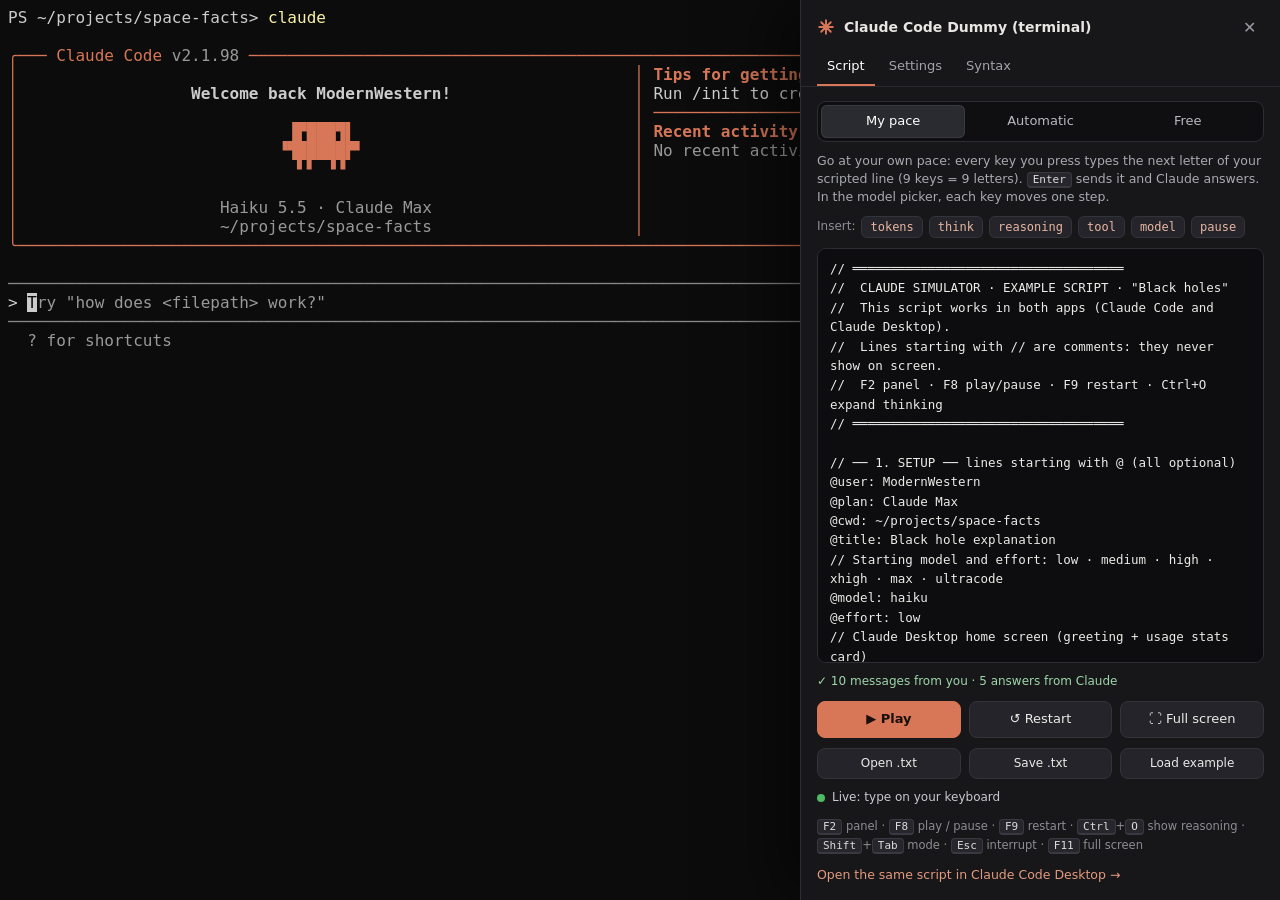
==== terminal.html @ 4f8f5de0 "Claude Code Desktop Dummy: scripted Claude Code replicas for videos Two self-contained pages that re" ====
<!doctype html>
<html lang="en">
<head>
<meta charset="utf-8">
<meta name="viewport" content="width=device-width, initial-scale=1">
<title>✳ Claude Code</title>
<link rel="icon" href="data:image/svg+xml,%3Csvg xmlns='http://www.w3.org/2000/svg' viewBox='0 0 32 32'%3E%3Cg stroke='%23D77757' stroke-width='3.4' stroke-linecap='round'%3E%3Cpath d='M16 4v24M4 16h24M7.5 7.5l17 17M24.5 7.5l-17 17'/%3E%3C/g%3E%3C/svg%3E">
<link rel="preconnect" href="https://fonts.googleapis.com">
<link rel="preconnect" href="https://fonts.gstatic.com" crossorigin>
<link href="https://fonts.googleapis.com/css2?family=Fira+Code:wght@400;700&family=IBM+Plex+Mono:ital,wght@0,400;0,700;1,400&family=JetBrains+Mono:ital,wght@0,400;0,700;1,400&family=Source+Code+Pro:ital,wght@0,400;0,700;1,400&display=swap" rel="stylesheet">
<style>
:root{
  --bg:#0C0C0C;--fg:#CCCCCC;
  --claude:rgb(215,119,87);--shimmer:rgb(235,159,127);
  --dim:rgb(153,153,153);--sug:rgb(177,185,249);--perm:rgb(177,185,249);
  --plan:rgb(72,150,140);--accept:rgb(175,135,255);--bashc:rgb(253,93,177);
  --border:rgb(136,136,136);--ok:rgb(78,186,101);--err:rgb(255,107,128);--warn:rgb(255,193,7);
  --dadd:rgb(34,92,43);--ddel:rgb(122,41,54);--userbg:rgb(55,55,55);--psy:#F9F1A5;
  --hk:#F92672;--hs:#E6DB74;--hn:#AE81FF;--hc:#75715E;--hf:#A6E22E;--ht:#66D9EF;
  --font:"Cascadia Mono",Consolas,monospace;--fs:16px;--pad:8px;
}
body.light{
  --shimmer:rgb(240,160,130);--dim:rgb(102,102,102);--sug:rgb(87,105,247);--perm:rgb(87,105,247);
  --plan:rgb(0,102,102);--accept:rgb(135,0,255);--bashc:rgb(255,0,135);--border:rgb(153,153,153);
  --ok:rgb(44,122,57);--err:rgb(171,43,63);--warn:rgb(150,108,30);
  --dadd:rgb(105,219,124);--ddel:rgb(255,168,180);--userbg:rgb(240,240,240);--psy:#8A6D00;
  --hk:#D73A49;--hs:#032F62;--hn:#005CC5;--hc:#6A737D;--hf:#6F42C1;--ht:#005CC5;
}
*{box-sizing:border-box}
html,body{margin:0;height:100%;overflow:hidden;background:var(--bg)}

/* ───────── Window / terminal ───────── */
#stage{position:fixed;inset:0;display:flex;align-items:center;justify-content:center;background:var(--bg)}
#stage.framed{background:radial-gradient(120% 120% at 15% 0%,#33405c 0%,#161a24 55%,#0a0c10 100%)}
#win{position:relative;display:flex;flex-direction:column;width:100%;height:100%;background:var(--bg);overflow:hidden}
#stage.framed #win{width:calc(100vw - 72px);height:calc(100vh - 72px);box-shadow:0 26px 80px rgba(0,0,0,.6),0 0 0 1px rgba(255,255,255,.10)}
#stage.f-mac #win{border-radius:11px}
#stage.f-win #win{border-radius:8px}
#titlebar{display:none;flex:none;user-select:none}
#term{position:relative;flex:1 1 auto;min-height:0;overflow-y:auto;overflow-x:hidden;padding:var(--pad);
  font-family:var(--font);font-size:var(--fs);line-height:normal;color:var(--fg);
  white-space:pre-wrap;overflow-wrap:anywhere;tab-size:4;
  font-variant-ligatures:none;font-feature-settings:"liga" 0,"calt" 0;scrollbar-width:none}
#term::-webkit-scrollbar{display:none}
#probe{position:fixed;left:-99999px;top:0;visibility:hidden;white-space:pre;font-family:var(--font);font-size:var(--fs);line-height:normal}

.pre{white-space:pre;overflow:hidden}
.row{display:flex}
.row>.g{flex:none;white-space:pre;overflow:visible}
.row>.c{flex:1 1 0;min-width:0}
.g1{width:1ch}.g2{width:2ch}.g3{width:3ch}.g5{width:5ch}
.b,b{font-weight:700}.i{font-style:italic}.u{text-decoration:underline}.s{text-decoration:line-through}
.inv{background:var(--fg);color:var(--bg)}
.cell{display:inline-block;width:1ch;text-align:center}
.foot{display:flex;justify-content:space-between;white-space:pre}
.nw{white-space:nowrap}
.c-claude{color:var(--claude)}.c-shimmer{color:var(--shimmer)}.c-dim{color:var(--dim)}
.c-sug{color:var(--sug)}.c-perm{color:var(--perm)}.c-plan{color:var(--plan)}.c-accept{color:var(--accept)}
.c-bash{color:var(--bashc)}.c-border{color:var(--border)}.c-ok{color:var(--ok)}.c-err{color:var(--err)}
.c-warn{color:var(--warn)}.c-psy{color:var(--psy)}.c-ultra{color:rgb(167,139,250)}
body.light .c-ultra{color:rgb(110,86,207)}
.ubg{background:var(--userbg)}
.dadd{background:var(--dadd)}.ddel{background:var(--ddel)}
.hl-kw{color:var(--hk)}.hl-str{color:var(--hs)}.hl-num{color:var(--hn)}.hl-com{color:var(--hc)}.hl-fn{color:var(--hf)}.hl-type{color:var(--ht)}
.blink{animation:blink 1.1s steps(1,end) infinite}
@keyframes blink{50%{opacity:0}}
body.nocursor,body.nocursor *{cursor:none!important}

/* Windows Terminal frame */
.wt{display:flex;align-items:flex-end;height:40px;background:#202020;color:#fff;font:12px "Segoe UI Variable Text","Segoe UI",system-ui,sans-serif}
body.light .wt{background:#ebebeb;color:#1a1a1a}
.wt .tab{display:flex;align-items:center;gap:10px;height:33px;margin-left:8px;padding:0 10px 0 12px;width:250px;background:var(--bg);border-radius:8px 8px 0 0;color:var(--fg)}
body:not(.light) .wt .tab{color:#fff}
.wt .tab .ico{display:flex}
.wt .tab .t{flex:1;white-space:nowrap;overflow:hidden;text-overflow:ellipsis}
.wt .tab .x{opacity:.75;display:flex}
.wt .nb{height:33px;width:36px;display:flex;align-items:center;justify-content:center;opacity:.85}
.wt .sp{flex:1}
.wt .ctl{align-self:flex-start;height:40px;width:46px;display:flex;align-items:center;justify-content:center;opacity:.9}
/* macOS frame */
.mac{position:relative;display:flex;align-items:center;justify-content:center;height:28px;background:#2b2b2b;border-bottom:1px solid #111;color:#a8a8a8;font:13px -apple-system,"SF Pro Text","Helvetica Neue",system-ui,sans-serif}
body.light .mac{background:#e9e7e9;color:#4d4d4d;border-bottom-color:#cfcfcf}
.mac .lights{position:absolute;left:10px;top:50%;transform:translateY(-50%);display:flex;gap:8px}
.mac .lights i{display:block;width:12px;height:12px;border-radius:50%}
.mac .lights i:nth-child(1){background:#ff5f57}.mac .lights i:nth-child(2){background:#febc2e}.mac .lights i:nth-child(3){background:#28c840}
.mac .t{max-width:70%;white-space:nowrap;overflow:hidden;text-overflow:ellipsis}

/* ───────── Floating notice ───────── */
#toast{position:fixed;left:50%;bottom:22px;transform:translate(-50%,8px);z-index:60;padding:7px 14px;border-radius:999px;background:rgba(20,20,22,.88);color:#eee;border:1px solid rgba(255,255,255,.12);font:12px system-ui,"Segoe UI",sans-serif;opacity:0;pointer-events:none;transition:opacity .25s,transform .25s}
#toast.show{opacity:1;transform:translate(-50%,0)}

/* ───────── Control panel (never part of the recording) ───────── */
#panel{position:fixed;top:0;right:0;bottom:0;z-index:50;width:min(480px,100vw);display:flex;flex-direction:column;background:#17171a;color:#e8e6e3;border-left:1px solid #2d2d33;box-shadow:-24px 0 60px rgba(0,0,0,.5);font:13px/1.45 system-ui,-apple-system,"Segoe UI",sans-serif;transform:translateX(105%);transition:transform .22s ease;visibility:hidden}
#panel.open{transform:none;visibility:visible}
#panel header{display:flex;align-items:center;justify-content:space-between;padding:14px 16px 8px}
#panel header .ttl{display:flex;align-items:center;gap:9px;font-weight:600;font-size:14px}
#panel header .ttl svg{flex:none}
#panel .x{background:none;border:0;color:#9a9aa2;font-size:16px;cursor:pointer;padding:4px 8px;border-radius:6px}
#panel .x:hover{background:#26262b;color:#fff}
#panel nav{display:flex;gap:4px;padding:0 16px;border-bottom:1px solid #2a2a30}
#panel nav button{background:none;border:0;border-bottom:2px solid transparent;color:#a3a3ab;padding:8px 10px;font:inherit;cursor:pointer}
#panel nav button.on{color:#fff;border-bottom-color:#D77757}
#panel section{display:none;flex:1;min-height:0;padding:14px 16px 16px;overflow:auto}
#panel section.on{display:flex;flex-direction:column;gap:10px}
#panel .seg{display:grid;grid-template-columns:repeat(3,1fr);background:#0f0f11;border:1px solid #2d2d33;border-radius:9px;padding:3px;gap:3px}
#panel .seg button{background:none;border:0;border-radius:6px;color:#b9b9c0;padding:7px 4px;font:inherit;cursor:pointer}
#panel .seg button.on{background:#2a2a31;color:#fff;box-shadow:inset 0 0 0 1px #3a3a42}
#panel .hint{margin:0;color:#a9a9b1;font-size:12.5px}
#panel textarea{width:100%;resize:none;background:#0d0d0f;color:#ecebe8;border:1px solid #2d2d33;border-radius:9px;padding:10px 12px;font:12.5px/1.55 "Cascadia Mono",Consolas,monospace;outline:none;tab-size:2}
#panel textarea:focus{border-color:#55555f}
#script{flex:1;min-height:220px}
#panel .ins{display:flex;flex-wrap:wrap;align-items:center;gap:6px;font-size:12px;color:#8e8e97}
#panel .ins button{background:#24242a;color:#e8b6a3;border:1px solid #33333b;border-radius:6px;padding:3px 8px;font:12px "Cascadia Mono",Consolas,monospace;cursor:pointer}
#panel .ins button:hover{background:#2c2c33}

#panel .status{font-size:12px;color:#9fd6a8;min-height:18px}
#panel .status .w{color:#f0b37e;display:block}
#panel .btns{display:flex;gap:8px;flex-wrap:wrap}
#panel button.btn{flex:1;min-width:0;background:#24242a;color:#ecebe8;border:1px solid #33333b;border-radius:8px;padding:8px 10px;font:inherit;cursor:pointer;white-space:nowrap}
#panel button.btn:hover{background:#2c2c33}
#panel button.btn.primary{background:#D77757;border-color:#D77757;color:#1a0f0b;font-weight:650}
#panel button.btn.primary:hover{background:#e0866a}
#panel .small button.btn{font-size:12px;padding:6px 8px}
#panel .keys{font-size:11.5px;color:#8c8c95;line-height:1.7}
#panel .swap{font-size:12.5px;color:#e39a7f;text-decoration:none}
#panel .swap:hover{text-decoration:underline}
#panel kbd{font:11px "Cascadia Mono",Consolas,monospace;background:#26262c;border:1px solid #393941;border-bottom-width:2px;border-radius:4px;padding:0 5px;color:#ddd}
#panel .state{font-size:12px;color:#c9c9cf;display:flex;align-items:center;gap:7px}
#panel .state i{width:8px;height:8px;border-radius:50%;background:#666;display:inline-block}
#panel .state.play i{background:#4eba65}#panel .state.wait i{background:#D77757}#panel .state.pause i{background:#e0b341}
#panel h4{margin:8px 0 2px;font-size:11px;letter-spacing:.08em;text-transform:uppercase;color:#8e8e97;font-weight:600}
#panel .f{display:grid;grid-template-columns:150px 1fr;align-items:center;gap:10px}
#panel .f label{color:#c7c7cd}
#panel .f .v{display:flex;align-items:center;gap:8px}
#panel .f .v output{min-width:44px;text-align:right;color:#9b9ba3;font-variant-numeric:tabular-nums}
#panel select,#panel input[type=text],#panel input[type=number]{width:100%;background:#0f0f11;color:#ecebe8;border:1px solid #2d2d33;border-radius:7px;padding:6px 8px;font:inherit;outline:none}
#panel input[type=range]{flex:1;accent-color:#D77757}
#panel input[type=color]{width:44px;height:28px;border:1px solid #2d2d33;border-radius:6px;background:#0f0f11;padding:2px;cursor:pointer}
#panel .chk{display:flex;align-items:center;gap:9px;color:#c7c7cd;cursor:pointer}
#panel .chk input{accent-color:#D77757;width:15px;height:15px}
#panel #models{min-height:110px;font-size:12px}
#panel .doc{font-size:12.8px;color:#d6d5d2}
#panel .doc h3{margin:14px 0 6px;font-size:13px;color:#fff}
#panel .doc h3:first-child{margin-top:0}
#panel .doc p{margin:4px 0 8px;color:#b9b9c0}
#panel .doc pre{margin:6px 0 10px;background:#0d0d0f;border:1px solid #2a2a30;border-radius:8px;padding:9px 11px;font:12px/1.55 "Cascadia Mono",Consolas,monospace;white-space:pre-wrap;color:#e9e7e3}
#panel .doc code{font:12px "Cascadia Mono",Consolas,monospace;background:#26262c;border-radius:4px;padding:1px 5px;color:#f1c7b8}
#panel .doc table{border-collapse:collapse;width:100%;margin:4px 0 10px}
#panel .doc td{border-top:1px solid #2a2a30;padding:6px 6px 6px 0;vertical-align:top;color:#b9b9c0}
#panel .doc td:first-child{white-space:nowrap;padding-right:10px}
</style>
</head>
<body>
<div id="stage"><div id="win"><div id="titlebar"></div><div id="term"><div id="transcript"></div><div id="live"></div><div id="prompt"></div></div></div></div>
<div id="probe"></div>
<div id="toast"></div>
<input type="file" id="fileIn" accept=".txt,.md,text/plain" hidden>

<aside id="panel" aria-label="Script panel">
  <header>
    <div class="ttl"><svg width="18" height="18" viewBox="0 0 32 32"><g stroke="#D77757" stroke-width="3.4" stroke-linecap="round"><path d="M16 4v24M4 16h24M7.5 7.5l17 17M24.5 7.5l-17 17"/></g></svg>Claude Code Dummy (terminal)</div>
    <button class="x" id="pClose" title="Close (F2)">✕</button>
  </header>
  <nav>
    <button data-tab="guion" class="on">Script</button>
    <button data-tab="ajustes">Settings</button>
    <button data-tab="ayuda">Syntax</button>
  </nav>

  <section data-pane="guion" class="on">
    <div class="seg" id="modeSeg">
      <button data-mode="magic">My pace</button>
      <button data-mode="auto">Automatic</button>
      <button data-mode="free">Free</button>
    </div>
    <p class="hint" id="modeHint"></p>
    <div class="ins" id="insRow"><span>Insert:</span>
      <button data-snip="[tokens 3.5M]" title="Tokens Claude's answer burns">tokens</button>
      <button data-snip="[think 5]" title="Seconds Claude thinks before answering">think</button>
      <button data-snip="reasoning: " title="Claude's thinking block">reasoning</button>
      <button data-snip="tool: Web Search(&quot;query&quot;)" title="Tool call">tool</button>
      <button data-snip="user: /model {opus max}" title="Switch model and effort">model</button>
      <button data-snip="[pause 2]" title="Pause">pause</button>
    </div>
    <textarea id="script" spellcheck="false"></textarea>
    <div class="status" id="parseStatus"></div>
    <div class="btns">
      <button class="btn primary" id="bPlay">▶ Play</button>
      <button class="btn" id="bRestart">↺ Restart</button>
      <button class="btn" id="bFull">⛶ Full screen</button>
    </div>
    <div class="btns small">
      <button class="btn" id="bOpen">Open .txt</button>
      <button class="btn" id="bSave">Save .txt</button>
      <button class="btn" id="bExample">Load example</button>
    </div>
    <div class="state" id="runState"><i></i><span></span></div>
    <div class="keys"><kbd>F2</kbd> panel · <kbd>F8</kbd> play / pause · <kbd>F9</kbd> restart · <kbd>Ctrl</kbd>+<kbd>O</kbd> show reasoning · <kbd>Shift</kbd>+<kbd>Tab</kbd> mode · <kbd>Esc</kbd> interrupt · <kbd>F11</kbd> full screen</div>
    <a class="swap" href="index.html">Open the same script in Claude Code Desktop →</a>
  </section>

  <section data-pane="ajustes">
    <h4>Appearance</h4>
    <div class="f"><label>Terminal theme</label><select data-k="theme">
      <option value="wt">Windows Terminal (Campbell)</option>
      <option value="vscode">VS Code</option>
      <option value="mac">macOS Terminal</option>
      <option value="iterm">iTerm2</option>
      <option value="ghostty">Ghostty</option>
      <option value="light">Light</option>
      <option value="custom">Custom</option>
    </select></div>
    <div class="f"><label>Background / text</label><div class="v"><input type="color" data-k="bg"><input type="color" data-k="fg"></div></div>
    <div class="f"><label>Font</label><select data-k="font">
      <option>Cascadia Mono</option><option>Cascadia Code</option><option>Consolas</option>
      <option>JetBrains Mono</option><option>Fira Code</option><option>IBM Plex Mono</option>
      <option>Source Code Pro</option><option>SF Mono</option><option>Menlo</option>
    </select></div>
    <div class="f"><label>Font size</label><div class="v"><input type="range" min="10" max="32" step="1" data-k="fontSize"><output data-o="fontSize"></output></div></div>
    <div class="f"><label>Padding (px)</label><input type="number" min="0" max="60" data-k="pad"></div>
    <div class="f"><label>Window frame</label><select data-k="frame">
      <option value="none">None (full screen)</option>
      <option value="win">Windows Terminal</option>
      <option value="mac">macOS</option>
    </select></div>
    <div class="f"><label>Welcome logo</label><select data-k="welcome">
      <option value="full">Full box</option>
      <option value="compact">Compact</option>
      <option value="none">None</option>
    </select></div>
    <div class="f"><label>System</label><select data-k="platform">
      <option value="win">Windows (spinner with *)</option>
      <option value="mac">macOS (spinner with ✳)</option>
    </select></div>
    <div class="f"><label>Prompt symbol</label><select data-k="promptChar">
      <option value="&gt;">&gt;</option><option value="❯">❯</option>
    </select></div>
    <div class="f"><label>Version</label><input type="text" data-k="version"></div>
    <label class="chk"><input type="checkbox" data-k="shellLine">Show the shell <code style="font:12px Cascadia Mono,monospace">claude</code> command at the top</label>
    <label class="chk"><input type="checkbox" data-k="userBg">Gray background behind your messages</label>
    <label class="chk"><input type="checkbox" data-k="thinkingExpanded">Always show reasoning expanded</label>
    <label class="chk"><input type="checkbox" data-k="workedFor">Show “✻ Worked for 12s” after every answer</label>
    <label class="chk"><input type="checkbox" data-k="statusline">Status line with model and effort</label>
    <div class="f"><label>Status line template</label><input type="text" data-k="statusTpl" title="{model} {effort} {effortIcon} {cwd} {folder} {user}"></div>

    <h4>Timing</h4>
    <div class="f"><label>Global speed</label><div class="v"><input type="range" min="0.25" max="3" step="0.05" data-k="speed"><output data-o="speed"></output></div></div>
    <div class="f"><label>Typing (chars/sec)</label><div class="v"><input type="range" min="4" max="40" step="1" data-k="typeCps"><output data-o="typeCps"></output></div></div>
    <div class="f"><label>How answers appear</label><select data-k="reveal">
      <option value="block">All at once (like Claude Code)</option>
      <option value="stream">Streaming (letter by letter)</option>
    </select></div>
    <div class="f"><label>Streaming (chars/sec)</label><div class="v"><input type="range" min="60" max="900" step="10" data-k="streamCps"><output data-o="streamCps"></output></div></div>
    <div class="f"><label>Letters per key</label><div class="v"><input type="range" min="1" max="4" step="1" data-k="charsPerKey"><output data-o="charsPerKey"></output></div></div>
    <div class="f"><label>Start delay (sec)</label><input type="number" min="0" max="15" step="0.5" data-k="startDelay"></div>
    <label class="chk"><input type="checkbox" data-k="hideMouse">Hide the mouse pointer when it stops moving</label>
    <label class="chk"><input type="checkbox" data-k="toasts">Show notices (pause, restart…)</label>

    <h4>/model picker models</h4>
    <p class="hint">One line per model: <code style="font:11.5px Cascadia Mono,monospace">alias | label | name | description | effort (yes/no)</code></p>
    <textarea id="models" data-k="models" spellcheck="false"></textarea>
    <div class="btns small">
      <button class="btn" id="bModelsReset">Reset models</button>
      <button class="btn" id="bSettingsReset">Reset all settings</button>
    </div>
  </section>

  <section data-pane="ayuda">
    <div class="doc">
      <h3>The basics</h3>
      <p>Each block starts at the beginning of a line with <code>user:</code> (your message) or <code>claude:</code> (the answer). The answer can span many lines and supports Markdown: <code>**bold**</code>, <code>*italic*</code>, <code>`code`</code>, lists, headings, tables and code blocks. Spanish keywords (<code>yo:</code>, <code>[pensar]</code>…) work too.</p>
<pre>user: claude what are black holes

claude: A black hole is a **pothole**.

1. It rains
2. A truck drives by</pre>
      <h3>Switch model and effort</h3>
<pre>user: /model {opus max}     ← opens the picker and chooses by itself
user: /model sonnet         ← direct switch, no picker
user: /effort high          ← changes only the effort
user: ultrathink explain    ← "ultrathink" shows up in rainbow colors</pre>
      <p>Text inside <code>{ }</code> is never typed on screen: it tells the picker which model and effort to choose. Efforts: <code>low</code>, <code>medium</code>, <code>high</code>, <code>xhigh</code>, <code>max</code>, <code>ultracode</code>.</p>
      <h3>Timing</h3>
<pre>[think 6]                          ← the spinner spins for 6 s
[think 8 Consulting Hawking]       ← with a custom phrase
[pause 2]                          ← waits 2 s</pre>
      <p>Without <code>[think]</code>, Claude's delay depends on the effort: more effort, longer wait (and the same absurd answer).</p>
      <h3>Tools</h3>
<pre>tool: Web Search("biggest pothole in the universe")
Did 1 search in 3s

tool: Bash(ls ~/physics)
hole1.jpg
hole2.jpg

tool-error: Read(universe.txt)
File does not exist.

edit: src/physics.ts
@@ 12
- const hole = "space";
+ const hole = "pothole";

todos:
[x] Find potholes
[&gt;] Fill potholes
[ ] Understand physics

permission: Bash(rm -rf ~/physics) | Deletes physics
(No content)
[choose 1]</pre>
      <p>The lines under <code>tool:</code> or <code>permission:</code> are the output. <code>[choose 1|2|3]</code> picks the permission option (3 = “No”, interrupts Claude).</p>
      <h3>Other effects</h3>
      <table>
        <tr><td><code>reasoning:</code></td><td>Claude's thinking. Shows as “∴ Thought for 8s”; <kbd>Ctrl</kbd>+<kbd>O</kbd> expands it.</td></tr>
        <tr><td><code>[error 529 Overloaded]</code></td><td>Red API error line.</td></tr>
        <tr><td><code>[info text]</code></td><td>Gray line with ⎿ (command output).</td></tr>
        <tr><td><code>[interrupt]</code></td><td>“Interrupted · What should Claude do instead?”</td></tr>
        <tr><td><code>[mode plan]</code></td><td>Prompt footer: <code>plan</code>, <code>edits</code>, <code>bypass</code> or <code>normal</code>.</td></tr>
        <tr><td><code>[tokens 3.5M]</code></td><td>The answer “burns” that many tokens: the spinner counter climbs to it and ends with “✻ Worked for 9s · ↓ 3.5M tokens”. Accepts <code>800k</code>, <code>1200000</code>…</td></tr>
        <tr><td><code>[context 3%]</code></td><td>“Context left until auto-compact: 3%”.</td></tr>
        <tr><td><code>[title Text]</code></td><td>Tab/window title (“✳ Text”).</td></tr>
        <tr><td><code>[clear]</code> / <code>user: /clear</code></td><td>Clears the screen.</td></tr>
        <tr><td><code>[compact]</code> / <code>user: /compact</code></td><td>Conversation compaction animation.</td></tr>
        <tr><td><code>[detail]</code></td><td>Same as pressing <kbd>Ctrl</kbd>+<kbd>O</kbd>.</td></tr>
      </table>
      <h3>Script setup</h3>
<pre>@user: ModernWestern
@model: haiku
@effort: low
@plan: Claude Max
@cwd: ~/projects/space-facts
@title: Black hole explanation
@welcome: full | compact | none
@version: 2.1.98
@mode: plan
@context: 12%</pre>
      <h3>Playback modes</h3>
      <table>
        <tr><td>Automatic</td><td>Everything plays by itself. <kbd>Space</kbd> or <kbd>F8</kbd> to start and pause.</td></tr>
        <tr><td>My pace</td><td>Every key you press types the next letter of your scripted line (9 keys = 9 letters). <kbd>Enter</kbd> sends it and hands the turn to Claude. In pickers, each key moves one step toward the scripted option.</td></tr>
        <tr><td>Free</td><td>You type for real. When you send, Claude answers with its next scripted turn. <code>/model</code> opens a real picker (arrows, ← → effort, Enter).</td></tr>
      </table>
      <h3>Tips</h3>
      <p>Lines starting with <code>//</code> are comments. If a line of Claude's answer starts with a keyword (e.g. “Todos:”), put a space before it so it isn't read as a new block.</p>
    </div>
  </section>
</aside>

<script type="text/plain" id="example-script">
// ════════════════════════════════════
//  CLAUDE SIMULATOR · EXAMPLE SCRIPT · "Black holes"
//  This script works in both apps (Claude Code and Claude Desktop).
//  Lines starting with // are comments: they never show on screen.
//  F2 panel · F8 play/pause · F9 restart · Ctrl+O expand thinking
// ════════════════════════════════════

// ── 1. SETUP ── lines starting with @ (all optional)
@user: ModernWestern
@plan: Claude Max
@cwd: ~/projects/space-facts
@title: Black hole explanation
// Starting model and effort: low · medium · high · xhigh · max · ultracode
@model: haiku
@effort: low
// Claude Desktop home screen (greeting + usage stats card)
@greeting: What's up next, ModernWestern?
@sessions: 128
@messages: 4,096
@totaltokens: 42M
@activedays: 15
@peakhour: 3 AM
@favoritemodel: Opus 5.5
@moby: 1337

// ── 2. THE CONVERSATION ── "user:" is you, "claude:" is Claude.
// Claude's answers can span many lines and use Markdown.
user: claude what are black holes

claude: A black hole is most likely one of those **potholes** in the street. They usually form for three reasons:

1. It rains a lot
2. An 18-wheeler drives by
3. City hall *promises* to fix it

Want me to help you draft a formal complaint to your city council?

// ── 3. SWITCH MODEL ── text inside { } is never typed:
// it tells the model picker what to choose (model + effort).
user: /model {sonnet medium}

user: no, I mean in physics

// [think N] = seconds Claude spends thinking before answering
[think 4]
claude: Got it. In physics, a black hole is something that is **in space**.

More precisely, it's *up there*. Sometimes a little to the left, depending on where you're standing.

// ── 4. MAXIMUM POWER ── try {opus ultracode} for the purple pixel bar
user: /model {opus max}

// "ultrathink" shows up in rainbow colors in Claude Code
user: ultrathink explain what a black hole REALLY is in physics

// [think N Phrase] = custom phrase shown while it thinks
[think 9 Consulting Stephen Hawking]
// [tokens X] = tokens this answer "burns" (800k, 3.5M, 1200000…)
[tokens 4.2M]
// reasoning: [optional title] text → collapsible thinking block (Ctrl+O)
reasoning: [Concluded it is a pothole, just far away] The user insists on "physics". Physics studies things that exist. Potholes exist. Conclusion: a black hole is a pothole, just far away. I must sound very confident.

// tool: Name(arguments) — the lines below are the tool output
tool: Web Search("biggest pothole in the universe")
Did 1 search in 3s

[think 3]
claude: After an exhaustive analysis, I can confirm with total certainty:

| Concept | Scientific explanation |
|---|---|
| Black hole | Space pothole |
| Event horizon | Where the GPS says "recalculating" |
| Singularity | The hole they never fix |

In short: it's a pothole, but in `dark mode`.

user: claude please

[think 3]
// permission: Tool(args) | description — then [choose 1|2|3]
// 1 = Yes / Allow once · 2 = Always allow · 3 = No (interrupts Claude)
permission: Bash(rm -rf ~/physics) | Deletes the physics folder to avoid further confusion
(No content)
[choose 1]

claude: Done. Physics no longer exists, so technically black holes don't either. Problem solved ✓

// ── 5. BONUS ROUND ── everything else the simulator can do
// [pause N] = wait N seconds (nothing happens on screen)
[pause 2]
// [title …] = renames the session · [context N%] and [mode plan|edits|bypass|normal]
// only change the Claude Code footer
[title Physics rescue attempt]
[context 4%]

user: ok... at least fix my astronomy homework

[think 3 Grading with confidence]
// todos: a checklist — [x] done · [>] in progress · [ ] pending
todos:
[x] Delete physics
[>] Fix astronomy homework
[ ] Apologize to Neil deGrasse Tyson

// tool-error: a tool that fails
tool-error: Read(homework/astronomy.md)
File does not exist.

tool: Bash(ls homework)
astronomy-final-FINAL-v2.md

// edit: file — then a diff: "@@ N" start line, "-" removed, "+" added
edit: homework/astronomy-final-FINAL-v2.md
@@ 1
- The Sun is a star.
+ The Sun is a very optimistic lamp.
- The Moon orbits the Earth.
+ The Moon is the Sun's night shift.

claude: Homework fixed. I also renamed the Moon to **"Night Sun"** for consistency.

user: please stop
// [interrupt] = Claude gets interrupted mid-answer
[think 2]
[interrupt]

// /compact animates "compacting the conversation" · /clear starts over
user: /compact

user: claude, what is chemistry?
// [info text] = a small gray system line
[info Claude is reconsidering its life choices]
// [error] = the classic "overloaded" error (or [error your own text])
[think 2]
[error]
</script>

<script>
(() => {
'use strict';

/* ════════════════════ Utilities ════════════════════ */
const $ = (s, r = document) => r.querySelector(s);
const $$ = (s, r = document) => [...r.querySelectorAll(s)];
const esc = s => String(s ?? '').replace(/[&<>"]/g, c => ({ '&': '&amp;', '<': '&lt;', '>': '&gt;', '"': '&quot;' }[c]));
const norm = s => String(s || '').normalize('NFD').replace(/[\u0300-\u036f]/g, '').toLowerCase().trim();
const clen = s => [...String(s)].length;
const pick = a => a[Math.floor(Math.random() * a.length)];
const cap = s => s.charAt(0).toUpperCase() + s.slice(1);
const num = s => { const m = String(s ?? '').replace(',', '.').match(/-?\d+(\.\d+)?/); return m ? parseFloat(m[0]) : null; };
const BL = '<div> </div>';
// A terminal only wraps at spaces: stop the browser from breaking lines at hyphens (rm -rf, --model…).
const nb = h => String(h).replace(/[^\s<>*_~`()\[\]\u0001\u0002]*-[^\s<>*_~`()\[\]\u0001\u0002]*/g, m => `<span class="nw">${m}</span>`);

/* ════════════════════ Claude Code constants ════════════════════ */
const VERBS = ['Accomplishing','Actioning','Actualizing','Baking','Booping','Brewing','Calculating','Cerebrating','Channelling','Churning','Clauding','Coalescing','Cogitating','Combobulating','Computing','Concocting','Conjuring','Considering','Contemplating','Cooking','Crafting','Creating','Crunching','Deciphering','Deliberating','Determining','Discombobulating','Divining','Doing','Effecting','Elucidating','Enchanting','Envisioning','Finagling','Flibbertigibbeting','Forging','Forming','Frolicking','Generating','Germinating','Hatching','Herding','Honking','Hustling','Ideating','Imagining','Incubating','Inferring','Jiving','Manifesting','Marinating','Meandering','Moseying','Mulling','Mustering','Musing','Noodling','Percolating','Perusing','Philosophising','Pondering','Pontificating','Processing','Puttering','Puzzling','Reticulating','Ruminating','Scheming','Schlepping','Shimmying','Shucking','Simmering','Smooshing','Spelunking','Spinning','Stewing','Sussing','Synthesizing','Thinking','Tinkering','Transmuting','Unfurling','Unravelling','Vibing','Wandering','Whirring','Wibbling','Wizarding','Working','Wrangling'];
const DONE_VERBS = ['Baked','Brewed','Churned','Cogitated','Cooked','Crunched','Sautéed','Worked'];
const FRAMES = { win: ['·','✢','*','✶','✻','✽'], mac: ['·','✢','✳','✶','✻','✽'] };
const RAINBOW = ['rgb(235,95,87)','rgb(245,139,87)','rgb(250,195,95)','rgb(145,200,130)','rgb(130,170,220)','rgb(155,130,200)','rgb(200,130,180)'];
const EFFORTS = ['low','medium','high','xhigh','max','ultracode'];
const EFFORT_ICON = { low: '○', medium: '◔', high: '◑', xhigh: '◕', max: '●', ultracode: '✦' };
const EFFORT_LABEL = { low: 'Low effort', medium: 'Medium effort', high: 'High effort', xhigh: 'Extra high effort', max: 'Max effort', ultracode: 'Ultracode' };
const EFFORT_DELAY = { low: 1300, medium: 2400, high: 3600, xhigh: 4800, max: 6000, ultracode: 8000 };
const EFFORT_ALIAS = { bajo:'low', baja:'low', low:'low', minimo:'low', medio:'medium', media:'medium', medium:'medium', normal:'medium', alto:'high', alta:'high', high:'high', xhigh:'xhigh', extra:'xhigh', muyalto:'xhigh', altisimo:'xhigh', max:'max', maximo:'max', maxima:'max', maximum:'max', ultracode:'ultracode', ultra:'ultracode' };
const normEff = q => norm(q).replace(/muy\s+alt[oa]/g, 'muyalto').replace(/extra\s+high/g, 'xhigh');
const MODE_ALIAS = { normal:'normal', default:'normal', plan:'plan', edits:'edits', edit:'edits', aceptar:'edits', accept:'edits', 'accept-edits':'edits', bypass:'bypass', yolo:'bypass' };
const SLASH = [
  ['/add-dir','Add a new working directory'],
  ['/agents','Manage agent configurations'],
  ['/clear','Clear conversation history and free up context'],
  ['/compact','Clear conversation history but keep a summary in context. Optional: /compact [instructions for summarization]'],
  ['/config','Open config panel'],
  ['/context','Visualize current context usage as a colored grid'],
  ['/cost','Show the total cost and duration of the current session'],
  ['/doctor','Diagnose and verify your Claude Code installation and settings'],
  ['/effort','Set effort level for model usage'],
  ['/exit','Exit the REPL'],
  ['/export','Export the current conversation to a file or clipboard'],
  ['/help','Show help and available commands'],
  ['/init','Initialize a new CLAUDE.md file with codebase documentation'],
  ['/login','Sign in with your Anthropic account'],
  ['/logout','Sign out from your Anthropic account'],
  ['/mcp','Manage MCP servers'],
  ['/memory','Edit Claude memory files'],
  ['/model','Set the AI model for Claude Code'],
  ['/permissions','Manage allow & deny tool permission rules'],
  ['/resume','Resume a conversation'],
  ['/review','Review a pull request'],
  ['/status','Show Claude Code status including version, model, account, API connectivity, and tool statuses'],
  ['/usage','Show plan usage limits'],
];
const PS_ICON = '<svg width="16" height="16" viewBox="0 0 16 16"><rect x="1" y="2" width="14" height="12" rx="2.2" fill="#2671be"/><path d="M4.2 5.6l3 2.4-3 2.4" stroke="#fff" stroke-width="1.4" fill="none" stroke-linecap="round" stroke-linejoin="round"/><path d="M8.3 10.6h3.6" stroke="#fff" stroke-width="1.4" stroke-linecap="round"/></svg>';
const IC_X_SMALL = '<svg width="9" height="9" viewBox="0 0 10 10"><path d="M1 1l8 8M9 1L1 9" stroke="currentColor" stroke-width="1.2"/></svg>';
const IC_PLUS = '<svg width="12" height="12" viewBox="0 0 12 12"><path d="M6 1v10M1 6h10" stroke="currentColor" stroke-width="1.1"/></svg>';
const IC_CHEV = '<svg width="10" height="10" viewBox="0 0 10 10"><path d="M1.5 3.5L5 7l3.5-3.5" stroke="currentColor" stroke-width="1.1" fill="none"/></svg>';
const IC_MIN = '<svg width="10" height="10" viewBox="0 0 10 10"><path d="M0 5.5h10" stroke="currentColor" stroke-width="1"/></svg>';
const IC_MAX = '<svg width="10" height="10" viewBox="0 0 10 10"><rect x=".5" y=".5" width="9" height="9" rx="1.6" fill="none" stroke="currentColor"/></svg>';
const IC_CLOSE = '<svg width="10" height="10" viewBox="0 0 10 10"><path d="M.5.5l9 9M9.5.5l-9 9" stroke="currentColor" stroke-width="1"/></svg>';

/* ════════════════════ Settings ════════════════════ */
const THEMES = {
  wt:      { bg: '#0C0C0C', fg: '#CCCCCC' },
  vscode:  { bg: '#181818', fg: '#CCCCCC' },
  mac:     { bg: '#1E1E1E', fg: '#FFFFFF' },
  iterm:   { bg: '#000000', fg: '#C7C7C7' },
  ghostty: { bg: '#282C34', fg: '#FFFFFF' },
  light:   { bg: '#FFFFFF', fg: '#1F1F1F' },
};
const DEFAULT_MODELS = [
  'default | Default (recommended) | Opus 5.5 | Most capable for complex work | si',
  'sonnet | Sonnet | Sonnet 5.5 | Best for everyday tasks | si',
  'haiku | Haiku | Haiku 5.5 | Fastest for quick answers | no',
].join('\n');
const DEF = {
  mode: 'magic', theme: 'wt', bg: '#0C0C0C', fg: '#CCCCCC', font: 'Cascadia Mono', fontSize: 16, pad: 8,
  frame: 'none', welcome: 'full', platform: 'win', promptChar: '>', version: '2.1.98',
  shellLine: true, userBg: true, thinkingExpanded: false, workedFor: false,
  statusline: false, statusTpl: '{model} · {effortIcon} {effort} effort',
  speed: 1, typeCps: 14, reveal: 'block', streamCps: 240, charsPerKey: 1, startDelay: 1,
  hideMouse: true, toasts: true, models: DEFAULT_MODELS,
};
const LS_S = 'ccsim.settings.v1', LS_SCRIPT = 'ccsim.script.v1';
const lsGet = k => { try { return localStorage.getItem(k); } catch { return null; } };
const lsSet = (k, v) => { try { localStorage.setItem(k, v); } catch {} };
let S = Object.assign({}, DEF, (() => { try { return JSON.parse(lsGet(LS_S) || '{}'); } catch { return {}; } })());
const saveS = () => lsSet(LS_S, JSON.stringify(S));
const EXAMPLE = $('#example-script').textContent.replace(/^\s*\n/, '');
const storedScript = lsGet(LS_SCRIPT);
const firstRun = storedScript == null;
// An old built-in example saved in the browser is replaced by the current one; a script you wrote is kept.
const isOldExample = t => (/GUION DE EJEMPLO/.test(t || '') && /agujeros negros/i.test(t || '')) || (/CLAUDE SIMULATOR · EXAMPLE SCRIPT/.test(t || '') && /^@user: Alex$/m.test(t || ''));
let SCRIPT = storedScript && storedScript.trim() && !isOldExample(storedScript) ? storedScript : EXAMPLE;
if (storedScript && isOldExample(storedScript)) lsSet(LS_SCRIPT, EXAMPLE);

let MODELS = [];
function parseModels(txt) {
  const out = String(txt || '').split('\n').map(l => l.trim()).filter(l => l && !l.startsWith('//')).map(l => {
    const p = l.split('|').map(x => x.trim());
    return { alias: norm(p[0]), label: p[1] || p[2] || p[0], name: p[2] || p[1] || p[0], desc: p[3] || '', effort: /^(s|si|y|yes|true|1)$/.test(norm(p[4] || '')) };
  });
  return out.length ? out : parseModels(DEFAULT_MODELS);
}
function findModel(q) {
  q = norm(q).replace(/\s+/g, ' ');
  if (!q) return null;
  return MODELS.find(m => m.alias === q) || MODELS.find(m => norm(m.name) === q) || MODELS.find(m => norm(m.label) === q)
    || MODELS.find(m => norm(m.name).includes(q)) || MODELS.find(m => norm(m.label).includes(q)) || MODELS.find(m => m.alias && m.alias.includes(q)) || null;
}
function parseEffort(q) {
  for (const w of normEff(q).split(/[\s,;]+/)) if (EFFORT_ALIAS[w]) return EFFORT_ALIAS[w];
  return null;
}
function parseTarget(h) {
  const r = { model: null, effort: null };
  const rest = [];
  for (const w of normEff(h).split(/[\s,;]+/).filter(Boolean)) {
    if (EFFORT_ALIAS[w] && !r.effort) r.effort = EFFORT_ALIAS[w]; else rest.push(w);
  }
  if (rest.length) r.model = findModel(rest.join(' ')) || findModel(rest[0]);
  return r;
}

/* ════════════════════ Script parser ════════════════════ */
const BLOCKS = {
  yo: 'user', user: 'user', usuario: 'user', humano: 'user', human: 'user',
  claude: 'claude', assistant: 'claude', asistente: 'claude',
  razonamiento: 'reasoning', pensamiento: 'reasoning', thinking: 'reasoning', reasoning: 'reasoning',
  tool: 'tool', herramienta: 'tool', 'tool-error': 'toolerr', 'herramienta-error': 'toolerr', toolerror: 'toolerr',
  editar: 'edit', edit: 'edit', tareas: 'todos', todos: 'todos', todo: 'todos', permiso: 'perm', permission: 'perm',
};
const DIRS = {
  pensar: a => { const m = a.match(/^\s*(\d+(?:[.,]\d+)?)\s*(?:s|seg|segundos|sec)?\b\s*(.*)$/i); return m ? { t: 'think', secs: parseFloat(m[1].replace(',', '.')), verb: m[2].trim() || null } : { t: 'think', secs: null, verb: a.trim() || null }; },
  pausa: a => ({ t: 'pause', secs: num(a) ?? 1 }),
  modo: a => ({ t: 'mode', mode: MODE_ALIAS[norm(a)] || 'normal' }),
  contexto: a => ({ t: 'context', pct: num(a) }),
  titulo: a => ({ t: 'title', text: a.trim() }),
  error: a => ({ t: 'error', text: a.trim() }),
  info: a => ({ t: 'info', text: a }),
  interrumpir: () => ({ t: 'interrupt' }),
  limpiar: () => ({ t: 'clear' }),
  compactar: () => ({ t: 'compact' }),
  elegir: a => ({ t: 'choose', n: Math.max(1, Math.min(3, num(a) || 1)) }),
  detalle: () => ({ t: 'detail' }),
  tokens: a => ({ t: 'tokens', n: parseTokens(a) }),
};
const DIR_ALIAS = {
  pensar:'pensar', piensa:'pensar', pensando:'pensar', think:'pensar', thinking:'pensar',
  pausa:'pausa', pause:'pausa', espera:'pausa', esperar:'pausa', wait:'pausa',
  modo:'modo', mode:'modo', contexto:'contexto', context:'contexto', titulo:'titulo', title:'titulo',
  error:'error', info:'info', salida:'info', nota:'info',
  interrumpir:'interrumpir', interrupt:'interrumpir', esc:'interrumpir',
  limpiar:'limpiar', clear:'limpiar', compactar:'compactar', compact:'compactar',
  elegir:'elegir', opcion:'elegir', choose:'elegir', detalle:'detalle', 'ctrl+o':'detalle', detail:'detalle', tokens:'tokens', token:'tokens', gasto:'tokens', consumo:'tokens',
};
const TURN = new Set(['claude','reasoning','tool','toolerr','edit','todos','perm','error','interrupt','think']);
const INTURN = new Set(['pause','mode','context','title','info','detail','tokens']);
// "3.5M", "3,5 millones", "800k", "1200000" → number of tokens
function parseTokens(a) {
  const t = norm(a).replace(/\s+/g, '');
  const m = t.match(/(\d+(?:[.,]\d+)?)(millones|millon|billones|mil|mm|m|k|b)?/);
  if (!m) return 0;
  const v = parseFloat(m[1].replace(',', '.'));
  const mult = { k: 1e3, mil: 1e3, m: 1e6, mm: 1e6, millones: 1e6, millon: 1e6, b: 1e9, billones: 1e9 }[m[2]] || 1;
  return Math.round(v * mult);
}
// Finds a [tokens] directive inside the turn starting at pc (including loose directives at the end of the turn).
function turnTokens(steps, pc) {
  for (let j = pc; j < steps.length && (TURN.has(steps[j].t) || INTURN.has(steps[j].t)); j++) if (steps[j].t === 'tokens') return steps[j].n;
  return 0;
}

function trimBlank(arr) {
  let a = 0, b = arr.length;
  while (a < b && !arr[a].trim()) a++;
  while (b > a && !arr[b - 1].trim()) b--;
  return arr.slice(a, b);
}
function parseCall(h) {
  h = String(h || '').trim();
  const m = h.match(/^([^(]+?)\s*\(([\s\S]*)\)\s*$/);
  return m ? { name: m[1].trim(), args: m[2] } : { name: h || 'Tool', args: null };
}
function parseDiff(lines) {
  let start = 1; const out = [];
  for (const l of lines) {
    const m = l.match(/^@@\s*(\d+)/);
    if (m) { if (!out.length) start = parseInt(m[1], 10); continue; }
    if (l.startsWith('+')) out.push({ s: '+', text: l.slice(1).replace(/^ /, '') });
    else if (l.startsWith('-')) out.push({ s: '-', text: l.slice(1).replace(/^ /, '') });
    else out.push({ s: ' ', text: l.replace(/^ /, '') });
  }
  let o = start, n = start;
  for (const d of out) {
    if (d.s === ' ') { d.n = n; o++; n++; }
    else if (d.s === '-') { d.n = o; o++; }
    else { d.n = n; n++; }
  }
  return out;
}
function parseTodo(l) {
  const m = l.match(/^\s*(?:[-*]\s*)?\[(.?)\]\s*(.*)$/);
  if (!m) return { s: 'pending', text: l.trim() };
  const k = m[1].toLowerCase();
  return { s: /[x✓✔]/.test(k) ? 'done' : /[>~\-/]/.test(k) ? 'progress' : 'pending', text: m[2] };
}
function finalize(c) {
  const all = trimBlank([c.head, ...c.lines]);
  switch (c.t) {
    case 'user': {
      let hidden = null;
      const text = all.join('\n').replace(/\{([^}]*)\}/g, (_, h) => { hidden = (hidden ? hidden + ' ' : '') + h; return ''; }).replace(/[ \t]+$/gm, '').trim();
      return { t: 'user', text, hidden, line: c.line };
    }
    case 'claude': return { t: 'claude', md: all.join('\n'), line: c.line };
    case 'reasoning': {
      // Optional: "reasoning: [Title] text" (the title is only used by the Desktop version)
      let text = all.join('\n'), title = null;
      const m = text.match(/^\s*\[([^\]\n]+)\]\s*/);
      if (m) { title = m[1].trim(); text = text.slice(m[0].length); }
      return { t: 'reasoning', text, title, line: c.line };
    }
    case 'tool': case 'toolerr': { const { name, args } = parseCall(c.head); return { t: c.t, name, args, out: trimBlank(c.lines), line: c.line }; }
    case 'perm': {
      let head = c.head.trim(), desc = '';
      const m = head.match(/^(.*\))\s*\|\s*(.*)$/);
      if (m) { head = m[1]; desc = m[2]; }
      else { const i = head.indexOf('|'); if (i >= 0) { desc = head.slice(i + 1).trim(); head = head.slice(0, i).trim(); } }
      const { name, args } = parseCall(head);
      return { t: 'perm', name, args, desc, out: trimBlank(c.lines), choice: 1, line: c.line };
    }
    case 'edit': return { t: 'edit', file: c.head.trim() || 'file.txt', diff: parseDiff(trimBlank(c.lines)), line: c.line };
    case 'todos': return { t: 'todos', items: all.filter(l => l.trim()).map(parseTodo), line: c.line };
  }
  return null;
}
function compile(src) {
  const lines = String(src || '').replace(/\r\n?/g, '\n').split('\n');
  const steps = [], hdr = {}, warn = [];
  let cur = null, fence = false;
  const flush = () => { if (cur) { const s = finalize(cur); if (s) steps.push(s); cur = null; } fence = false; };
  for (let n = 0; n < lines.length; n++) {
    const raw = lines[n];
    if (cur && (cur.t === 'claude' || cur.t === 'reasoning')) {
      if (/^\s*(```|~~~)/.test(raw)) { fence = !fence; cur.lines.push(raw); continue; }
      if (fence) { cur.lines.push(raw); continue; }
    }
    if (/^\/\//.test(raw)) continue;
    let m;
    if ((m = raw.match(/^@\s*([^:\s]+)\s*:\s*(.*)$/))) { flush(); hdr[norm(m[1])] = m[2].trim(); continue; }
    if ((m = raw.match(/^\[\s*([^\s\]]+)\s*(.*?)\s*\]\s*$/)) && DIR_ALIAS[norm(m[1])]) {
      flush(); steps.push(Object.assign(DIRS[DIR_ALIAS[norm(m[1])]](m[2]), { line: n + 1 })); continue;
    }
    if ((m = raw.match(/^([A-Za-zÁÉÍÓÚÜÑáéíóúüñ][A-Za-zÁÉÍÓÚÜÑáéíóúüñ0-9_-]*)\s*:(.*)$/)) && BLOCKS[norm(m[1])]) {
      flush(); cur = { t: BLOCKS[norm(m[1])], head: m[2].replace(/^\s+/, ''), lines: [], line: n + 1 }; continue;
    }
    if (/^\/(model|effort|clear|compact)\b/i.test(raw) && (!cur || cur.t === 'user')) {
      flush(); cur = { t: 'user', head: raw.trim(), lines: [], line: n + 1 }; continue;
    }
    if (cur) cur.lines.push(raw);
    else if (raw.trim()) warn.push(`Line ${n + 1}: text outside a block (missing "user:" or "claude:"?)`);
  }
  flush();
  const out = [];
  for (const s of steps) {
    if (s.t === 'choose') {
      const p = [...out].reverse().find(x => x.t === 'perm');
      if (p) p.choice = s.n; else warn.push(`Line ${s.line}: [choose] without a "permission:" before it`);
    } else out.push(s);
  }
  return { steps: out, hdr, warn };
}

/* ════════════════════ Claude Code-style Markdown ════════════════════ */
const KW = new Set('const let var function return if else for while do switch case break continue new class extends import from export default async await try catch finally throw typeof instanceof in of def lambda pass elif and or not is None True False self public private protected static void int float double bool boolean string struct enum interface type fn mut pub use impl match null undefined true false this yield with as package func go defer chan map range echo fi then done esac print'.split(' '));
const HASH_LANGS = new Set(['py','python','sh','bash','shell','zsh','rb','ruby','yaml','yml','toml','r','perl','pl','ps1','powershell','dockerfile','make','makefile','conf','ini']);
const HL_RE = /(\/\/[^\n]*|\/\*[\s\S]*?\*\/)|("(?:\\.|[^"\\\n])*"|'(?:\\.|[^'\\\n])*'|`(?:\\.|[^`\\])*`)|(\b\d+(?:\.\d+)?\b)|([A-Za-z_$][\w$]*)(?=\s*\()|([A-Za-z_$][\w$]*)/g;
const HL_RE_HASH = /(#[^\n]*)|("(?:\\.|[^"\\\n])*"|'(?:\\.|[^'\\\n])*'|`(?:\\.|[^`\\])*`)|(\b\d+(?:\.\d+)?\b)|([A-Za-z_$][\w$]*)(?=\s*\()|([A-Za-z_$][\w$]*)/g;
function highlight(code, lang) {
  const re = HASH_LANGS.has(String(lang || '').toLowerCase()) ? HL_RE_HASH : HL_RE;
  re.lastIndex = 0;
  let out = '', last = 0, m;
  while ((m = re.exec(code))) {
    out += esc(code.slice(last, m.index));
    const t = m[0];
    if (m[1]) out += `<span class="hl-com">${esc(t)}</span>`;
    else if (m[2]) out += `<span class="hl-str">${esc(t)}</span>`;
    else if (m[3]) out += `<span class="hl-num">${esc(t)}</span>`;
    else if (m[4]) out += `<span class="${KW.has(t) ? 'hl-kw' : 'hl-fn'}">${esc(t)}</span>`;
    else out += KW.has(t) ? `<span class="hl-kw">${esc(t)}</span>` : /^[A-Z]/.test(t) ? `<span class="hl-type">${esc(t)}</span>` : esc(t);
    last = re.lastIndex;
  }
  return out + esc(code.slice(last));
}
function inline(s) {
  s = String(s ?? '');
  const codes = [];
  s = s.replace(/`([^`\n]+)`/g, (_, c) => { codes.push(c); return '\u0001' + (codes.length - 1) + '\u0002'; });
  s = nb(esc(s));
  s = s.replace(/\*\*(?=\S)([\s\S]*?\S)\*\*/g, '<b>$1</b>').replace(/__(?=\S)([\s\S]*?\S)__/g, '<b>$1</b>');
  s = s.replace(/(^|[^*\w])\*(?=\S)([^*\n]*?\S)\*(?!\*)/g, '$1<i>$2</i>');
  s = s.replace(/(^|[^\w])_(?=\S)([^_\n]*?\S)_(?!\w)/g, '$1<i>$2</i>');
  s = s.replace(/~~(?=\S)([\s\S]*?\S)~~/g, '<s>$1</s>');
  s = s.replace(/\[([^\]]+)\]\(([^)\s]+)\)/g, '<span class="u">$1</span>');
  s = s.replace(/\u0001(\d+)\u0002/g, (_, n) => `<span class="c-perm">${esc(codes[+n])}</span>`);
  return s;
}
const stripMd = s => String(s ?? '').replace(/`([^`]+)`/g, '$1').replace(/\*\*(.+?)\*\*/g, '$1').replace(/__(.+?)__/g, '$1')
  .replace(/(^|[^*\w])\*(\S[^*]*?)\*/g, '$1$2').replace(/~~(.+?)~~/g, '$1').replace(/\[([^\]]+)\]\([^)]+\)/g, '$1');
const splitRow = l => { let s = l.trim(); if (s.startsWith('|')) s = s.slice(1); if (s.endsWith('|')) s = s.slice(0, -1); return s.split('|').map(x => x.trim()); };
const TABLE_SEP = /^\s*\|?\s*:?-+:?\s*(\|\s*:?-+:?\s*)*\|?\s*$/;
const LIST_RE = /^(\s*)([-*+]|\d+[.)])\s+(.*)$/;
const HR_RE = /^\s*([-*_])(\s*\1){2,}\s*$/;
const isTableAt = (lines, i) => lines[i].includes('|') && i + 1 < lines.length && lines[i + 1].includes('|') && TABLE_SEP.test(lines[i + 1]);
const isBlockStart = (lines, i) => /^\s*(```|~~~)/.test(lines[i]) || /^#{1,6}\s/.test(lines[i]) || LIST_RE.test(lines[i]) || /^\s*>/.test(lines[i]) || HR_RE.test(lines[i]) || isTableAt(lines, i);

function tableHTML(rows, aligns) {
  const ncol = Math.max(...rows.map(r => r.length));
  const w = Array.from({ length: ncol }, (_, c) => Math.max(3, ...rows.map(r => clen(stripMd(r[c] || '')))));
  const line = (l, m, r) => l + w.map(x => '─'.repeat(x + 2)).join(m) + r;
  const rowh = (r, hdr) => '│' + w.map((x, c) => {
    const cell = r[c] || '', d = x - clen(stripMd(cell)), al = aligns[c];
    let L = 1, R = 1 + d;
    if (al === 'right') { L = 1 + d; R = 1; }
    else if (al === 'center') { L = 1 + Math.floor(d / 2); R = 1 + d - Math.floor(d / 2); }
    return ' '.repeat(L) + (hdr ? `<b>${inline(cell)}</b>` : inline(cell)) + ' '.repeat(R);
  }).join('│') + '│';
  return '<div class="pre">' + [line('┌', '┬', '┐'), rowh(rows[0], true), line('├', '┼', '┤'), ...rows.slice(1).map(r => rowh(r, false)), line('└', '┴', '┘')].join('\n') + '</div>';
}
function listNum(d, n) {
  if (d === 2) { let s = ''; while (n > 0) { n--; s = String.fromCharCode(97 + (n % 26)) + s; n = Math.floor(n / 26); } return s; }
  if (d === 3) { const R = [[10,'x'],[9,'ix'],[5,'v'],[4,'iv'],[1,'i']]; let s = ''; for (const [v, r] of R) while (n >= v) { s += r; n -= v; } return s; }
  return String(n);
}
function listHTML(items) {
  const stack = [], counters = [];
  return '<div>' + items.map(it => {
    while (stack.length && it.indent < stack[stack.length - 1]) stack.pop();
    if (!stack.length || it.indent > stack[stack.length - 1]) stack.push(it.indent);
    const d = stack.length - 1;
    counters.length = d + 1;
    let marker = '-';
    if (it.ordered) { counters[d] = counters[d] == null ? it.num : counters[d] + 1; marker = listNum(d, counters[d]) + '.'; }
    else counters[d] = null;
    return '  '.repeat(d) + marker + ' ' + inline(it.text);
  }).join('\n') + '</div>';
}
function mdHTML(src) {
  const lines = String(src || '').replace(/\r/g, '').split('\n');
  const blocks = [];
  let i = 0;
  while (i < lines.length) {
    const line = lines[i];
    if (!line.trim()) { i++; continue; }
    let m = line.match(/^\s*(```|~~~)\s*([\w+#.-]*)/);
    if (m) {
      const f = m[1], lang = m[2], code = [];
      i++;
      while (i < lines.length && !lines[i].trim().startsWith(f)) { code.push(lines[i]); i++; }
      i++;
      blocks.push(`<div>${highlight(code.join('\n'), lang) || ' '}</div>`);
      continue;
    }
    if ((m = line.match(/^(#{1,6})\s+(.*?)\s*#*\s*$/))) { blocks.push(`<div class="${m[1].length === 1 ? 'b i u' : 'b'}">${inline(m[2])}</div>`); i++; continue; }
    if (HR_RE.test(line)) { blocks.push('<div class="c-dim">---</div>'); i++; continue; }
    if (isTableAt(lines, i)) {
      const head = splitRow(line);
      const aligns = splitRow(lines[i + 1]).map(c => /^:-+:$/.test(c) ? 'center' : /-:$/.test(c) ? 'right' : 'left');
      const rows = [head];
      i += 2;
      while (i < lines.length && lines[i].includes('|') && lines[i].trim()) { rows.push(splitRow(lines[i])); i++; }
      blocks.push(tableHTML(rows, aligns));
      continue;
    }
    if (/^\s*>/.test(line)) {
      const q = [];
      while (i < lines.length && /^\s*>/.test(lines[i])) { q.push(lines[i].replace(/^\s*>\s?/, '')); i++; }
      blocks.push(`<div class="c-dim i">${q.map(l => '▎ ' + inline(l)).join('\n')}</div>`);
      continue;
    }
    if (LIST_RE.test(line)) {
      const items = [];
      while (i < lines.length) {
        const l = lines[i], mm = l.match(LIST_RE);
        if (mm) { items.push({ indent: mm[1].replace(/\t/g, '    ').length, ordered: /^\d/.test(mm[2]), num: parseInt(mm[2], 10) || 1, text: mm[3] }); i++; continue; }
        if (!l.trim()) { let j = i + 1; while (j < lines.length && !lines[j].trim()) j++; if (j < lines.length && LIST_RE.test(lines[j])) { i = j; continue; } break; }
        if (/^\s+\S/.test(l) && items.length) { items[items.length - 1].text += ' ' + l.trim(); i++; continue; }
        break;
      }
      blocks.push(listHTML(items));
      continue;
    }
    const p = [];
    do { p.push(lines[i].replace(/^\s+/, '')); i++; } while (i < lines.length && lines[i].trim() && !isBlockStart(lines, i));
    blocks.push(`<div>${p.map(inline).join('\n')}</div>`);
  }
  return blocks.join(BL);
}

/* ════════════════════ State ════════════════════ */
const term = $('#term'), elT = $('#transcript'), elLive = $('#live'), elPrompt = $('#prompt');
const st = {
  cols: 80, rows: 24, cw: 9, lh: 19, items: [], steps: [], warn: [], hdr: {},
  input: '', placeholder: true, model: null, effort: 'medium', pmode: 'normal', context: null, title: '',
  spin: null, dialog: null, magic: null, free: null, paused: false, detailed: false,
  waitingStart: false, startResolve: null, playing: false, finished: false,
};
let turn = null;

/* ════════════════════ Cancelable waits ════════════════════ */
class Cancel extends Error {}
let gen = 0;
const pendings = new Set();
function track(fn) {
  return new Promise((res, rej) => {
    const entry = { reject: rej };
    pendings.add(entry);
    fn(v => { pendings.delete(entry); res(v); }, e => { pendings.delete(entry); rej(e); });
  });
}
function cancelAll() {
  gen++;
  const ps = [...pendings];
  pendings.clear();
  ps.forEach(p => p.reject(new Cancel()));
  turn = null;
}
function wait(ms, interruptible = false) {
  const my = gen;
  return track(resolve => {
    let left = Math.max(0, ms) / (S.speed || 1), last = performance.now();
    const tick = () => {
      if (my !== gen) return;
      if (interruptible && turn && turn.interrupted) return resolve('int');
      const now = performance.now();
      if (!st.paused) left -= now - last;
      last = now;
      if (left <= 0) return resolve();
      setTimeout(tick, Math.min(30, Math.max(4, left)));
    };
    tick();
  });
}

/* ════════════════════ Measurements ════════════════════ */
function measure() {
  const p = $('#probe');
  p.textContent = 'M'.repeat(100);
  const r = p.getBoundingClientRect();
  st.cw = r.width / 100 || 9;
  st.lh = r.height || 19;
  const cs = getComputedStyle(term);
  const iw = term.clientWidth - parseFloat(cs.paddingLeft) - parseFloat(cs.paddingRight);
  const ih = term.clientHeight - parseFloat(cs.paddingTop) - parseFloat(cs.paddingBottom);
  const cols = Math.max(20, Math.floor((iw + 0.5) / st.cw));
  const rows = Math.max(5, Math.floor(ih / st.lh));
  const changed = cols !== st.cols || rows !== st.rows;
  st.cols = cols; st.rows = rows;
  return changed;
}

/* ════════════════════ UI components ════════════════════ */
const seg = (t, c = '') => [t, c];
const segLen = a => a.reduce((n, [t]) => n + clen(t), 0);
const segHTML = a => a.map(([t, c]) => c ? `<span class="${c}">${esc(t)}</span>` : esc(t)).join('');
const truncate = (t, w) => { const a = [...t]; return a.length <= w ? t : (w <= 1 ? '…' : a.slice(0, w - 1).join('') + '…'); };
const truncStart = (t, w) => { const a = [...t]; return a.length <= w ? t : '…' + a.slice(a.length - w + 1).join(''); };
function padSegs(a, w, align) {
  const l = segLen(a);
  if (l >= w) return a;
  const d = w - l;
  if (align === 'center') { const L = Math.floor(d / 2); return [seg(' '.repeat(L)), ...a, seg(' '.repeat(d - L))]; }
  return [...a, seg(' '.repeat(d))];
}
const MASCOT = [' ▐▛███▜▌ ', '▝▜█████▛▘', '  ▘▘ ▝▝  '];

function welcomeHTML(it) {
  const W = st.cols, H = st.hdr;
  const meta = H.plan ? `${it.model} · ${H.plan}` : it.model;
  if (it.style === 'compact' || W < 50) {
    return [
      [seg(MASCOT[0], 'c-claude'), seg('  '), seg('Claude Code', 'b'), seg(' v' + H.version, 'c-dim')],
      [seg(MASCOT[1], 'c-claude'), seg('  '), seg(meta, 'c-dim')],
      [seg(MASCOT[2], 'c-claude'), seg('  '), seg(H.cwd, 'c-dim')],
    ].map(l => `<div class="pre">${segHTML(l)}</div>`).join('');
  }
  const inner = W - 2, two = W >= 76;
  const Lw = two ? Math.max(30, Math.min(Math.floor((inner - 1) * 0.5), inner - 29)) : inner;
  const Rw = two ? inner - 1 - Lw : 0;
  const ttl = [seg('╭───', 'c-claude'), seg(' '), seg('Claude Code', 'c-claude'), seg(' '), seg('v' + H.version, 'c-dim'), seg(' ')];
  const rows = [[...ttl, seg('─'.repeat(Math.max(0, W - 1 - segLen(ttl))) + '╮', 'c-claude')]];
  const lw = Lw - 2, rw = Rw - 2;
  const L = [[], [seg(truncate(H.user ? `Welcome back ${H.user}!` : 'Welcome back!', lw), 'b')], [],
    [seg(MASCOT[0], 'c-claude')], [seg(MASCOT[1], 'c-claude')], [seg(MASCOT[2], 'c-claude')], [],
    [seg(truncate(meta, lw), 'c-dim')], [seg(truncStart(H.cwd, lw), 'c-dim')]];
  const R = two ? [
    [seg(truncate('Tips for getting started', rw), 'c-claude b')],
    [seg(truncate('Run /init to create a CLAUDE.md file with instructions for Claude', rw))],
    [seg('─'.repeat(Math.max(0, rw)), 'c-claude')],
    [seg(truncate('Recent activity', rw), 'c-claude b')],
    [seg(truncate('No recent activity', rw), 'c-dim')],
  ] : [];
  for (let i = 0; i < Math.max(L.length, R.length); i++) {
    const l = padSegs(L[i] || [], Lw, 'center');
    rows.push(two
      ? [seg('│', 'c-claude'), ...l, seg('│', 'c-claude'), seg(' '), ...padSegs(R[i] || [], rw), seg(' '), seg('│', 'c-claude')]
      : [seg('│', 'c-claude'), ...l, seg('│', 'c-claude')]);
  }
  rows.push([seg('╰' + '─'.repeat(W - 2) + '╯', 'c-claude')]);
  return rows.map(r => `<div class="pre">${segHTML(r)}</div>`).join('');
}
function shellHTML() {
  const H = st.hdr;
  if (S.platform === 'mac') {
    const folder = H.cwd.split(/[\\/]/).filter(Boolean).pop() || '~';
    const u = (H.user || 'user').toLowerCase().replace(/\s+/g, '');
    return `<div>${esc(u)}@MacBook-Pro ${esc(folder)} % claude</div>`;
  }
  return `<div>PS ${esc(H.cwd)}&gt; <span class="c-psy">claude</span></div>`;
}
const userTextHTML = t => String(t).split(/(ultrathink)/i)
  .map((p, k) => k % 2 ? [...p].map((ch, i) => `<span style="color:${RAINBOW[i % RAINBOW.length]}">${esc(ch)}</span>`).join('') : nb(esc(p))).join('');
const userHTML = t => `<div class="row${S.userBg ? ' ubg' : ''}"><div class="g g2 c-dim">${esc(S.promptChar)} </div><div class="c c-dim">${userTextHTML(t)}</div></div>`;
const resultHTML = lines => (!lines || !lines.length) ? '' : `<div class="row"><div class="g g5 c-dim">  ⎿  </div><div class="c">${lines.join('\n')}</div></div>`;
const dotRow = (dot, content) => `<div class="row"><div class="g g2">${dot}</div><div class="c">${content}</div></div>`;
const DOTS = { running: '<span class="c-dim blink">●</span>', pending: '<span class="c-dim">●</span>', ok: '<span class="c-ok">●</span>', err: '<span class="c-err">●</span>', rej: '<span class="c-err">●</span>' };
const isBash = name => /^bash$/i.test(name);

function outLines(it) {
  const bash = isBash(it.name);
  const cls = it.state === 'err' ? 'c-err' : bash ? '' : 'c-dim';
  const max = bash ? 4 : 6;
  let lines = it.out, extra = 0;
  if (!st.detailed && lines.length > max + 1) { extra = lines.length - max; lines = lines.slice(0, max); }
  const arr = lines.map(l => { const h = bash ? nb(esc(l)) : inline(l); return cls ? `<span class="${cls}">${h}</span>` : h; });
  if (extra) arr.push(`<span class="c-dim">… +${extra} lines (ctrl+o to expand)</span>`);
  return arr;
}
function toolHTML(it) {
  const head = `<span class="b">${esc(it.name)}</span>${it.args != null ? '(' + nb(esc(it.args)) + ')' : ''}`;
  let h = dotRow(DOTS[it.state], head);
  if (it.state === 'running' && isBash(it.name)) h += resultHTML(['<span class="c-dim">Running…</span>']);
  else if ((it.state === 'ok' || it.state === 'err') && it.out.length) h += resultHTML(outLines(it));
  return h;
}
function editHTML(it) {
  let h = dotRow(DOTS[it.state === 'running' ? 'running' : 'ok'], `<span class="b">Update</span>(${esc(it.file)})`);
  if (it.state === 'running') return h;
  const add = it.diff.filter(d => d.s === '+').length, del = it.diff.filter(d => d.s === '-').length;
  const parts = [];
  if (add) parts.push(`<span class="b">${add}</span> ${add === 1 ? 'addition' : 'additions'}`);
  if (del) parts.push(`<span class="b">${del}</span> ${del === 1 ? 'removal' : 'removals'}`);
  const summary = `<span class="c-dim">Updated <span class="b">${esc(it.file)}</span>${parts.length ? ' with ' + parts.join(' and ') : ''}</span>`;
  const w = Math.max(1, ...it.diff.map(d => String(d.n).length));
  const lang = it.file.includes('.') ? it.file.split('.').pop() : '';
  const rows = it.diff.map(d => `<div class="${d.s === '+' ? 'dadd' : d.s === '-' ? 'ddel' : ''}"><span class="${d.s === ' ' ? 'c-dim' : ''}">${String(d.n).padStart(w + 1)}</span> ${d.s}  ${highlight(d.text, lang)}</div>`).join('');
  return h + `<div class="row"><div class="g g5 c-dim">  ⎿  </div><div class="c"><div>${summary}</div>${rows}</div></div>`;
}
function todosHTML(it) {
  const lines = it.items.map(x => x.s === 'done' ? `<span class="c-dim">☒ <span class="s">${inline(x.text)}</span></span>`
    : x.s === 'progress' ? `<span class="b">☐ ${inline(x.text)}</span>` : `☐ ${inline(x.text)}`);
  return dotRow(DOTS.ok, '<span class="b">Update Todos</span>') + resultHTML(lines);
}
function reasoningHTML(it) {
  if (st.detailed || S.thinkingExpanded)
    return `<div class="c-dim i">∴ Thinking…</div>${BL}<div class="row"><div class="g g2"> </div><div class="c c-dim i">${mdHTML(it.text)}</div></div>`;
  return `<div class="c-dim i">∴ Thought for ${it.secs}s (ctrl+o to show thinking)</div>`;
}
const fmtDur = s => s < 60 ? `${s}s` : `${Math.floor(s / 60)}m ${s % 60}s`;
const fmtTok = n => { n = Math.round(n); return n >= 1e6 ? (n / 1e6).toFixed(n >= 1e7 ? 0 : 1) + 'M' : n < 1000 ? String(n) : (n / 1000).toFixed(1) + 'k'; };

function itemHTML(it) {
  const g = it.gap ? BL : '';
  switch (it.k) {
    case 'shell': return shellHTML();
    case 'welcome': return g + welcomeHTML(it);
    case 'user': return g + userHTML(it.text);
    case 'slash': return g + userHTML(it.text) + resultHTML(it.res);
    case 'assistant': return g + dotRow('●', mdHTML(it.shown));
    case 'reasoning': return g + reasoningHTML(it);
    case 'tool': return g + toolHTML(it);
    case 'edit': return g + editHTML(it);
    case 'todos': return g + todosHTML(it);
    case 'error': return resultHTML([`<span class="c-err">${esc(it.text)}</span>`]);
    case 'info': return resultHTML([`<span class="c-dim">${inline(it.text)}</span>`]);
    case 'interrupted': return resultHTML(['<span class="c-err">Interrupted</span><span class="c-dim"> · What should Claude do instead?</span>']);
    case 'worked': return g + `<div class="c-dim">✻ ${esc(it.verb)} for ${fmtDur(it.secs)}${it.tokens ? ` · ↓ ${fmtTok(it.tokens)} tokens` : ''}</div>`;
    case 'compacted': return g + '<div class="c-dim">✻ Conversation compacted · ctrl+o for history</div>';
  }
  return '';
}

/* Spinner */
function spinnerHTML(sp) {
  const fr = FRAMES[S.platform === 'mac' ? 'mac' : 'win'];
  const seq = [...fr, ...fr.slice().reverse()];
  const glyph = seq[sp.frame % seq.length];
  const v = [...(sp.verb + '…')].map((ch, i) => `<span class="${Math.abs(i - sp.glint) <= 1 ? 'c-shimmer' : 'c-claude'}">${esc(ch)}</span>`).join('');
  const secs = Math.floor(sp.elapsed / 1000);
  const info = (secs < 1 || sp.simple) ? '(esc to interrupt)' : `(${fmtDur(secs)} · ↓ ${fmtTok(sp.tokens)} tokens · esc to interrupt)`;
  return `<div><span class="cell c-claude">${glyph}</span> ${v} <span class="c-dim">${info}</span></div>`;
}

/* Model picker */
function pickerHTML(P) {
  let h = BL + `<div class="pre c-border">${'─'.repeat(st.cols)}</div>`;
  h += '<div class="row"><div class="g g1"> </div><div class="c"><span class="b c-sug">Select model</span></div></div>';
  h += '<div class="row"><div class="g g1"> </div><div class="c c-dim">Switch between Claude models. Applies to this session and future Claude Code sessions. For other/previous model names, specify with <span class="nw">--model.</span></div></div>';
  h += BL;
  const lw = Math.max(...MODELS.map(m => clen(m.label) + (m === st.model ? 2 : 0)));
  MODELS.forEach((m, i) => {
    const sel = i === P.idx, cur = m === st.model;
    const check = cur ? ' <span class="cell c-ok">✔</span>' : '';
    const padn = lw - clen(m.label) - (cur ? 2 : 0) + 2;
    const left = sel
      ? `<span class="c-sug">❯ ${i + 1}. ${esc(m.label)}</span>${check}`
      : `  ${i + 1}. ${esc(m.label)}${check}`;
    h += `<div class="pre"> ${left}${' '.repeat(padn)}<span class="c-dim">${esc(m.name)}${m.desc ? ' · ' + esc(m.desc) : ''}</span></div>`;
  });
  const m = MODELS[P.idx];
  if (m && m.effort) {
    const e = EFFORTS[P.eff];
    const ultra = e === 'ultracode';
    h += BL + `<div class="pre"> <span class="${ultra ? 'c-ultra' : 'c-claude'}">${EFFORT_ICON[e]}</span> <span class="${ultra ? 'c-ultra' : ''}">${EFFORT_LABEL[e]}</span>${e === 'medium' ? '<span class="c-dim"> (default)</span>' : ''} <span class="c-dim">← → to adjust</span></div>`;
  }
  h += BL + '<div class="pre c-dim"> Enter to confirm · Esc to exit</div>';
  return h;
}

/* Permission dialog */
const permOptions = s => {
  const bash = isBash(s.name);
  const first = String(s.args || '').trim().split(/\s+/)[0] || 'these';
  return ['Yes',
    bash ? `Yes, and don't ask again for ${first} commands in ${st.hdr.cwd}` : "Yes, and don't ask again this session",
    'No, and tell Claude what to do differently (esc)'];
};
function permHTML(P) {
  const s = P.s, bash = isBash(s.name);
  const title = bash ? 'Bash command' : /^(edit|update|write|multiedit)$/i.test(s.name) ? 'Edit file' : /fetch/i.test(s.name) ? 'Fetch' : s.name;
  let h = BL + `<div class="pre c-perm">${'─'.repeat(st.cols)}</div>`;
  h += `<div class="pre"> <span class="b c-perm">${esc(title)}</span></div>` + BL;
  const body = bash ? (s.args ?? '') : `${s.name}${s.args != null ? '(' + s.args + ')' : ''}`;
  h += `<div class="row"><div class="g g3"></div><div class="c">${nb(esc(body))}</div></div>`;
  if (s.desc) h += `<div class="row"><div class="g g3"></div><div class="c c-dim">${nb(esc(s.desc))}</div></div>`;
  h += BL + '<div class="pre"> Do you want to proceed?</div>';
  permOptions(s).forEach((o, i) => {
    h += i === P.idx
      ? `<div class="row"><div class="g g3"> <span class="c-sug">❯</span> </div><div class="c c-sug">${i + 1}. ${esc(o)}</div></div>`
      : `<div class="row"><div class="g g3"></div><div class="c">${i + 1}. ${esc(o)}</div></div>`;
  });
  return h;
}

/* Prompt (input box) */
function statusHTML() {
  const H = st.hdr;
  const folder = H.cwd.split(/[\\/]/).filter(Boolean).pop() || H.cwd;
  const map = { model: st.model.name, effort: st.effort, effortIcon: EFFORT_ICON[st.effort], cwd: H.cwd, folder, user: H.user || '' };
  return esc(String(S.statusTpl || '').replace(/\{(\w+)\}/g, (m, k) => map[k] ?? m));
}
function suggestionsHTML() {
  const t = st.input;
  if (!t.startsWith('/') || /\s/.test(t)) return '';
  const q = t.slice(1).toLowerCase();
  const list = SLASH.filter(([c]) => c.slice(1).startsWith(q)).slice(0, 7);
  if (!list.length) return '';
  const w = Math.max(...list.map(([c]) => c.length)) + 4;
  return list.map(([c, d], i) => i === 0
    ? `<div class="pre">  <span class="c-sug">${esc(c.padEnd(w))}${esc(d)}</span></div>`
    : `<div class="pre">  ${esc(c.padEnd(w))}<span class="c-dim">${esc(d)}</span></div>`).join('');
}
function footerHTML() {
  const sg = suggestionsHTML();
  if (sg) return sg;
  const cyc = '<span class="c-dim"> (shift+tab to cycle)</span>';
  let left = '', right = '';
  if (st.pmode === 'edits') left = `<span class="c-accept">⏵⏵ accept edits on</span>${cyc}`;
  else if (st.pmode === 'plan') left = `<span class="c-plan">⏸ plan mode on</span>${cyc}`;
  else if (st.pmode === 'bypass') left = `<span class="c-err">⏵⏵ bypass permissions on</span>${cyc}`;
  else if (!S.statusline && !st.input) left = '<span class="c-dim">? for shortcuts</span>';
  if (st.context != null) right = `<span class="${st.context <= 5 ? 'c-err' : st.context <= 15 ? 'c-warn' : 'c-dim'}">Context left until auto-compact: ${st.context}%</span>`;
  let h = '';
  if (S.statusline) h += `<div class="pre c-dim">  ${statusHTML()}</div>`;
  if (left || right || !S.statusline) h += `<div class="foot"><span>  ${left}</span><span>${right}</span></div>`;
  return h;
}
function promptHTML() {
  if (st.dialog) return '';
  const bashMode = st.input.startsWith('!');
  const rule = `<div class="pre ${bashMode ? 'c-bash' : 'c-border'}">${'─'.repeat(st.cols)}</div>`;
  const pc = bashMode ? '<span class="c-bash">!</span> ' : esc(S.promptChar) + ' ';
  const body = (!st.input && st.placeholder)
    ? '<span class="inv">T</span><span class="c-dim">ry "how does &lt;filepath&gt; work?"</span>'
    : userTextHTML(bashMode ? st.input.slice(1) : st.input) + '<span class="inv"> </span>';
  return BL + rule + `<div class="row"><div class="g g2">${pc}</div><div class="c">${body}</div></div>` + rule + footerHTML();
}
function liveHTML() {
  if (st.dialog) return st.dialog.type === 'picker' ? pickerHTML(st.dialog.P) : permHTML(st.dialog.P);
  if (st.spin) return BL + spinnerHTML(st.spin);
  return '';
}

/* ════════════════════ Render ════════════════════ */
const scrollBottom = () => { term.scrollTop = term.scrollHeight; };
function addItem(it) {
  st.items.push(it);
  it.el = document.createElement('div');
  it.el.innerHTML = itemHTML(it);
  elT.appendChild(it.el);
  scrollBottom();
  return it;
}
function update(it) { if (it.el) it.el.innerHTML = itemHTML(it); scrollBottom(); }
function renderLive() { elLive.innerHTML = liveHTML(); scrollBottom(); }
function renderPrompt() { elPrompt.innerHTML = promptHTML(); scrollBottom(); }
function setInput(t) { st.input = t; renderPrompt(); }
function renderTitle() {
  const t = '✳ ' + (st.title || 'Claude Code');
  document.title = t;
  const tb = $('#titlebar');
  $('#stage').className = S.frame === 'none' ? '' : 'framed f-' + S.frame;
  if (S.frame === 'win') {
    tb.className = 'wt'; tb.style.display = 'flex';
    tb.innerHTML = `<div class="tab"><span class="ico">${PS_ICON}</span><span class="t">${esc(t)}</span><span class="x">${IC_X_SMALL}</span></div><div class="nb">${IC_PLUS}</div><div class="nb">${IC_CHEV}</div><div class="sp"></div><div class="ctl">${IC_MIN}</div><div class="ctl">${IC_MAX}</div><div class="ctl">${IC_CLOSE}</div>`;
  } else if (S.frame === 'mac') {
    const folder = (st.hdr.cwd || '').split(/[\\/]/).filter(Boolean).pop() || '~';
    tb.className = 'mac'; tb.style.display = 'flex';
    tb.innerHTML = `<div class="lights"><i></i><i></i><i></i></div><div class="t">${esc(folder)} — ${esc(t)} — claude — ${st.cols}×${st.rows}</div>`;
  } else { tb.className = ''; tb.style.display = 'none'; tb.innerHTML = ''; }
}
function luminance(hex) {
  const m = /^#?([0-9a-f]{6})$/i.exec(hex || '');
  if (!m) return 0;
  const n = parseInt(m[1], 16);
  return (0.2126 * (n >> 16 & 255) + 0.7152 * (n >> 8 & 255) + 0.0722 * (n & 255)) / 255;
}
function applyTheme() {
  const r = document.documentElement.style;
  r.setProperty('--bg', S.bg);
  r.setProperty('--fg', S.fg);
  r.setProperty('--font', `"${S.font}", "Cascadia Mono", Consolas, "SF Mono", Menlo, monospace`);
  r.setProperty('--fs', S.fontSize + 'px');
  r.setProperty('--pad', S.pad + 'px');
  document.body.classList.toggle('light', luminance(S.bg) > 0.5);
}
function renderAll() {
  applyTheme();
  renderTitle();
  measure();
  elT.innerHTML = '';
  for (const it of st.items) {
    it.el = document.createElement('div');
    it.el.innerHTML = itemHTML(it);
    elT.appendChild(it.el);
  }
  renderLive();
  renderPrompt();
  renderTitle();
  scrollBottom();
}
new ResizeObserver(() => {
  if (!measure()) return;
  for (const it of st.items) if (it.k === 'welcome') it.el.innerHTML = itemHTML(it);
  renderLive(); renderPrompt(); renderTitle(); scrollBottom();
}).observe(term);

/* Spinner animation */
let lastTick = performance.now();
setInterval(() => {
  const now = performance.now(), dt = now - lastTick;
  lastTick = now;
  const sp = st.spin;
  if (!sp || st.dialog || st.paused) return;
  sp.elapsed += dt; sp.acc += dt; sp.gacc += dt;
  if (sp.target) sp.tokens = Math.min(sp.target * 0.97, sp.tokens + Math.max(sp.target * 0.004, (sp.target - sp.tokens) * 0.03) * dt / 50);
  else sp.tokens += dt / 1000 * sp.rate;
  if (Math.random() < 0.04) sp.rate = 12 + Math.random() * 70;
  while (sp.acc >= 120) { sp.acc -= 120; sp.frame++; }
  while (sp.gacc >= 55) { sp.gacc -= 55; sp.glint++; if (sp.glint > clen(sp.verb) + 9) sp.glint = -4; }
  renderLive();
}, 50);
function startSpinner(verb) {
  st.spin = { verb: verb || pick(VERBS), frame: 0, glint: -4, elapsed: 0, acc: 0, gacc: 0, tokens: 0, rate: 30 };
  renderLive();
}
function stopSpinner() { st.spin = null; renderLive(); }

/* ════════════════════ Initial state ════════════════════ */
function resetState() {
  MODELS = parseModels(S.models);
  const { steps, hdr, warn } = compile(SCRIPT);
  const H = keys => { for (const k of keys) if (hdr[k] != null && hdr[k] !== '') return hdr[k]; return null; };
  const wl = norm(H(['bienvenida', 'welcome', 'logo']) || '');
  st.steps = steps; st.warn = warn;
  st.hdr = {
    user: H(['usuario', 'user', 'nombre', 'name']) ?? '',
    plan: H(['plan', 'cuenta']) ?? 'Claude Max',
    cwd: H(['cwd', 'directorio', 'carpeta', 'dir', 'ruta']) ?? '~/projects/demo',
    version: String(H(['version']) || S.version || '2.1.98').replace(/^v/i, ''),
    welcome: wl.startsWith('comp') && !wl.startsWith('comple') ? 'compact' : (wl.startsWith('ning') || wl === 'none' || wl === 'no') ? 'none' : (wl.startsWith('comple') || wl === 'full') ? 'full' : null,
  };
  st.model = findModel(H(['modelo', 'model']) || '') || MODELS[0];
  st.effort = parseEffort(H(['esfuerzo', 'effort']) || '') || 'medium';
  st.pmode = MODE_ALIAS[norm(H(['modo', 'mode']) || '')] || 'normal';
  const c = H(['contexto', 'context']);
  st.context = c != null ? num(c) : null;
  st.title = H(['titulo', 'title']) || '';
  Object.assign(st, { items: [], input: '', placeholder: true, spin: null, dialog: null, magic: null, free: null, paused: false, waitingStart: false, startResolve: null, playing: false, finished: false });
  turn = null;
  if (S.shellLine) st.items.push({ k: 'shell' });
  const style = st.hdr.welcome || S.welcome;
  if (style !== 'none') st.items.push({ k: 'welcome', model: st.model.name, style, gap: S.shellLine });
}
function clearScreen() {
  st.items = [];
  elT.innerHTML = '';
  const style = st.hdr.welcome || S.welcome;
  if (style !== 'none') addItem({ k: 'welcome', model: st.model.name, style, gap: false });
  renderPrompt();
}

/* ════════════════════ Playback engine ════════════════════ */
const driverFor = () => S.mode === 'auto' ? 'auto' : S.mode === 'magic' ? 'magic' : 'manual';

function typeDelay(ch) {
  let d = (1000 / S.typeCps) * (0.55 + Math.random() * 0.9);
  if (ch === ' ') d *= 1.25;
  if (/[.,;:!?¿¡]/.test(ch)) d *= 2.2;
  if (Math.random() < 0.04) d += 220 + Math.random() * 260;
  return d;
}
async function typeInput(text) {
  if (S.mode === 'auto') {
    await wait(320);
    const ch = [...text];
    for (let i = 0; i < ch.length; i++) { setInput(ch.slice(0, i + 1).join('')); await wait(typeDelay(ch[i])); }
    await wait(450);
  } else {
    await track(resolve => { st.magic = { chars: [...text], pos: 0, resolve, finishing: false }; setInput(''); });
  }
}
const freeInput = () => track(resolve => { st.free = { resolve }; renderPrompt(); });
function submitUser(text) {
  st.placeholder = false;
  st.input = '';
  addItem({ k: 'user', text, gap: true });
  renderPrompt();
}
const effortDelay = () => (st.model.effort ? EFFORT_DELAY[st.effort] : 1100) * (0.85 + Math.random() * 0.3);
function continuesTurn(steps, pc) {
  for (let j = pc; j < steps.length; j++) {
    if (TURN.has(steps[j].t)) return true;
    if (!INTURN.has(steps[j].t)) return false;
  }
  return false;
}

async function run() {
  try {
    if (S.mode === 'auto') {
      st.waitingStart = true; updateRunState();
      await track(r => { st.startResolve = r; });
      st.waitingStart = false; st.startResolve = null;
      await wait(S.startDelay * 1000);
    }
    st.playing = true; updateRunState();
    const steps = st.steps;
    let pc = 0;
    while (pc < steps.length) {
      const s = steps[pc];
      if (s.t === 'user') {
        if (S.mode === 'free') { pc = await freeStep(steps, pc); continue; }
        pc++;
        await typeInput(s.text);
        if (s.text.startsWith('/')) { await runSlash(s.text, s.hidden, driverFor()); continue; }
        submitUser(s.text);
        pc = await runTurn(steps, pc);
      } else if (TURN.has(s.t)) {
        pc = await runTurn(steps, pc);
      } else {
        await runMeta(s);
        pc++;
      }
    }
    st.playing = false; st.finished = true; updateRunState();
    if (S.mode === 'free') {
      for (;;) {
        const t = (await freeInput()).trim();
        if (t.startsWith('/')) await runSlash(t, null, 'manual'); else submitUser(t);
      }
    }
  } catch (e) {
    if (!(e instanceof Cancel)) console.error(e);
  }
}
async function freeStep(steps, pc) {
  const t = (await freeInput()).trim();
  if (t.startsWith('/')) {
    const cmd = t.split(/\s+/)[0].toLowerCase();
    let hidden = null;
    if (steps[pc].text.split(/\s+/)[0].toLowerCase() === cmd) { hidden = steps[pc].hidden; pc++; }
    await runSlash(t, hidden, 'manual');
    return pc;
  }
  while (pc < steps.length && steps[pc].t === 'user' && steps[pc].text.startsWith('/')) pc++;
  if (pc < steps.length && steps[pc].t === 'user') pc++;
  submitUser(t);
  return runTurn(steps, pc);
}
async function runTurn(steps, pc) {
  const T = { interrupted: false };
  turn = T;
  startSpinner();
  const tokTarget = turnTokens(steps, pc);
  if (tokTarget) st.spin.target = tokTarget;
  let first = true, pendingThink = null;
  while (pc < steps.length) {
    const s = steps[pc];
    if (!TURN.has(s.t) && !(INTURN.has(s.t) && continuesTurn(steps, pc))) break;
    pc++;
    if (T.interrupted) continue;
    if (s.t === 'think') {
      if (s.secs != null) pendingThink = s.secs;
      if (s.verb && st.spin) st.spin.verb = s.verb;
      continue;
    }
    if (s.t === 'pause') { await wait(s.secs * 1000, true); continue; }
    if (INTURN.has(s.t)) { await runMeta(s); continue; }
    if (s.t === 'interrupt') { if (pendingThink != null) await wait(pendingThink * 1000, true); T.interrupted = true; continue; }
    const ms = pendingThink != null ? pendingThink * 1000 : first ? effortDelay() : 600 + Math.random() * 700;
    pendingThink = null;
    await wait(ms, true);
    if (T.interrupted) continue;
    first = false;
    await runVisible(s, T, ms);
  }
  const elapsed = st.spin ? st.spin.elapsed : 0;
  stopSpinner();
  if (T.interrupted) addItem({ k: 'interrupted' });
  else if (tokTarget) addItem({ k: 'worked', verb: pick(DONE_VERBS), secs: Math.max(1, Math.round(elapsed / 1000)), tokens: tokTarget, gap: true });
  else if (S.workedFor && elapsed > 2000) addItem({ k: 'worked', verb: pick(DONE_VERBS), secs: Math.round(elapsed / 1000), gap: true });
  turn = null;
  return pc;
}
async function runVisible(s, T, ms) {
  switch (s.t) {
    case 'claude': {
      const it = addItem({ k: 'assistant', md: s.md, shown: S.reveal === 'stream' ? '' : s.md, gap: true });
      if (st.spin) st.spin.tokens += s.md.length / 3.6;
      if (S.reveal === 'stream') {
        const ch = [...s.md];
        let i = 0;
        while (i < ch.length && !T.interrupted) {
          const n = 2 + Math.floor(Math.random() * 6);
          i = Math.min(ch.length, i + n);
          it.shown = ch.slice(0, i).join('');
          update(it);
          await wait(n * 1000 / S.streamCps, true);
        }
      }
      break;
    }
    case 'reasoning':
      addItem({ k: 'reasoning', text: s.text, secs: Math.max(1, Math.round(ms / 1000)), gap: true });
      if (st.spin) st.spin.tokens += s.text.length / 3.6;
      break;
    case 'tool': case 'toolerr': {
      const it = addItem({ k: 'tool', name: s.name, args: s.args, out: s.out, state: 'running', gap: true });
      await wait(800 + Math.random() * 900, true);
      it.state = T.interrupted ? 'err' : s.t === 'toolerr' ? 'err' : 'ok';
      if (T.interrupted) it.out = [];
      update(it);
      break;
    }
    case 'edit': {
      const it = addItem({ k: 'edit', file: s.file, diff: s.diff, state: 'running', gap: true });
      await wait(600 + Math.random() * 500, true);
      it.state = 'ok';
      update(it);
      break;
    }
    case 'todos':
      addItem({ k: 'todos', items: s.items, gap: true });
      break;
    case 'perm': {
      const it = addItem({ k: 'tool', name: s.name, args: s.args, out: s.out, state: 'pending', gap: true });
      const P = { idx: 0, tIdx: (s.choice || 1) - 1, s };
      const choice = await openDialog('perm', P, driverFor());
      if (choice === 3) { it.state = 'rej'; update(it); T.interrupted = true; }
      else {
        it.state = 'running'; update(it);
        await wait(700 + Math.random() * 700, true);
        it.state = T.interrupted ? 'err' : 'ok';
        update(it);
      }
      break;
    }
    case 'error':
      addItem({ k: 'error', text: s.text || 'API Error: 529 {"type":"error","error":{"type":"overloaded_error","message":"Overloaded"}}' });
      break;
  }
}
async function runMeta(s) {
  switch (s.t) {
    case 'pause': await wait(s.secs * 1000); break;
    case 'mode': st.pmode = s.mode; renderPrompt(); break;
    case 'context': st.context = s.pct; renderPrompt(); break;
    case 'title': st.title = s.text; renderTitle(); break;
    case 'info': addItem({ k: 'info', text: s.text }); break;
    case 'clear': clearScreen(); break;
    case 'compact': await compactFlow(); break;
    case 'detail': toggleDetail(); break;
  }
}
async function compactFlow() {
  startSpinner('Compacting conversation');
  st.spin.simple = true;
  await wait(3000);
  stopSpinner();
  clearScreen();
  addItem({ k: 'compacted', gap: true });
}
const setModelMsg = (m, e) => `<span class="c-dim">Set model to <span class="b">${esc(m.name)}</span>${e === 'ultracode' ? ' with <span class="b c-ultra">Ultracode</span>' : e ? ` with <span class="b">${e}</span> effort` : ''}</span>`;
async function runSlash(text, hidden, driver) {
  const parts = text.trim().split(/\s+/), cmd = parts[0].toLowerCase(), arg = parts.slice(1).join(' ');
  st.placeholder = false;
  setInput('');
  if (cmd === '/clear') { clearScreen(); return; }
  const it = addItem({ k: 'slash', text: text.trim(), res: [], gap: true });
  if (cmd === '/model') {
    if (arg) {
      const tg = parseTarget(arg + ' ' + (hidden || ''));
      if (!tg.model) it.res = [`<span class="c-err">Model '${esc(arg)}' not found</span>`];
      else {
        const prev = st.effort;
        st.model = tg.model;
        let em = null;
        if (tg.effort && tg.model.effort) { st.effort = tg.effort; if (tg.effort !== prev) em = tg.effort; }
        it.res = [setModelMsg(tg.model, em)];
      }
    } else {
      await wait(200);
      const P = { idx: Math.max(0, MODELS.indexOf(st.model)), eff: Math.max(0, EFFORTS.indexOf(st.effort)) };
      const tg = parseTarget(hidden || '');
      P.tIdx = tg.model ? MODELS.indexOf(tg.model) : P.idx;
      P.tEff = tg.effort ? EFFORTS.indexOf(tg.effort) : P.eff;
      const ok = await openDialog('picker', P, driver);
      if (ok) {
        const m = MODELS[P.idx], prev = st.effort;
        st.model = m;
        let em = null;
        if (m.effort) { st.effort = EFFORTS[P.eff]; if (st.effort !== prev) em = st.effort; }
        it.res = [setModelMsg(m, em)];
      } else it.res = [`<span class="c-dim">Kept model as <span class="b">${esc(st.model.name)}</span></span>`];
    }
  } else if (cmd === '/effort') {
    const e = parseEffort(arg || hidden || '');
    if (e) { st.effort = e; it.res = [`<span class="c-dim">Set effort level to <span class="b">${e}</span></span>`]; }
    else it.res = [`<span class="c-dim">Current effort level: <span class="b">${st.effort}</span></span>`];
  } else if (cmd === '/compact') {
    await compactFlow();
    return;
  }
  update(it);
  renderPrompt();
}

/* Dialogs (model picker and permissions) */
function stepToward(type, P) {
  if (P.idx !== P.tIdx) { P.idx += Math.sign(P.tIdx - P.idx); return true; }
  if (type === 'picker' && MODELS[P.idx].effort && P.eff !== P.tEff) { P.eff += Math.sign(P.tEff - P.eff); return true; }
  return false;
}
const confirmValue = (type, P) => type === 'picker' ? true : P.idx + 1;
function openDialog(type, P, driver) {
  st.dialog = { type, P, driver };
  renderLive(); renderPrompt();
  return track(resolve => {
    P.finish = v => {
      if (P.done) return;
      P.done = true;
      st.dialog = null;
      renderLive(); renderPrompt();
      resolve(v);
    };
    if (driver === 'auto') (async () => {
      try {
        await wait(type === 'picker' ? 850 : 1300);
        while (stepToward(type, P)) { renderLive(); await wait(type === 'picker' ? 300 : 380); }
        await wait(550);
        P.finish(confirmValue(type, P));
      } catch {}
    })();
  });
}
function dialogKey(e) {
  const D = st.dialog, P = D.P;
  if (['Shift', 'Control', 'Alt', 'Meta', 'CapsLock', 'Dead'].includes(e.key)) return;
  e.preventDefault();
  if (D.driver === 'auto' || P.done) return;
  if (D.driver === 'magic') {
    if (e.key === 'Enter') {
      while (stepToward(D.type, P));
      renderLive();
      wait(140).then(() => P.finish(confirmValue(D.type, P)), () => {});
    } else { stepToward(D.type, P); renderLive(); }
    return;
  }
  const n = D.type === 'picker' ? MODELS.length : 3;
  switch (e.key) {
    case 'ArrowUp': P.idx = Math.max(0, P.idx - 1); break;
    case 'ArrowDown': P.idx = Math.min(n - 1, P.idx + 1); break;
    case 'ArrowLeft': if (D.type === 'picker') P.eff = Math.max(0, P.eff - 1); break;
    case 'ArrowRight': if (D.type === 'picker') P.eff = Math.min(EFFORTS.length - 1, P.eff + 1); break;
    case 'Enter': P.finish(confirmValue(D.type, P)); return;
    case 'Escape': P.finish(D.type === 'picker' ? false : 3); return;
    default:
      if (/^[1-9]$/.test(e.key) && +e.key <= n) { P.idx = +e.key - 1; renderLive(); P.finish(confirmValue(D.type, P)); return; }
  }
  renderLive();
}

/* ════════════════════ Keyboard ════════════════════ */
function magicKey(e) {
  const M = st.magic;
  if (e.ctrlKey || e.metaKey || e.altKey) return;
  if (e.key === 'Enter') {
    e.preventDefault();
    if (M.finishing) return;
    M.finishing = true;
    (async () => {
      try {
        while (M.pos < M.chars.length) { M.pos = Math.min(M.chars.length, M.pos + 2); setInput(M.chars.slice(0, M.pos).join('')); await wait(16); }
        await wait(140);
        st.magic = null;
        M.resolve();
      } catch {}
    })();
    return;
  }
  if (e.key === 'Backspace') { e.preventDefault(); if (!M.finishing && M.pos > 0) { M.pos--; setInput(M.chars.slice(0, M.pos).join('')); } return; }
  if (e.key.length === 1) {
    e.preventDefault();
    if (M.finishing) return;
    M.pos = Math.min(M.chars.length, M.pos + S.charsPerKey);
    setInput(M.chars.slice(0, M.pos).join(''));
  }
}
function freeKey(e) {
  if (e.ctrlKey || e.metaKey || e.altKey) return;
  if (e.key === 'Enter') {
    e.preventDefault();
    if (e.shiftKey) { setInput(st.input + '\n'); return; }
    let t = st.input;
    if (!t.trim()) return;
    if (t.startsWith('/') && !/\s/.test(t)) { const sg = SLASH.find(([c]) => c.slice(1).startsWith(t.slice(1).toLowerCase())); if (sg) t = sg[0]; }
    const F = st.free;
    st.free = null;
    setInput('');
    F.resolve(t);
    return;
  }
  if (e.key === 'Backspace') { e.preventDefault(); setInput([...st.input].slice(0, -1).join('')); return; }
  if (e.key.length === 1) { e.preventDefault(); setInput(st.input + e.key); }
}
function toggleDetail() {
  st.detailed = !st.detailed;
  for (const it of st.items) if (it.k === 'reasoning' || it.k === 'tool') update(it);
  scrollBottom();
}
function cycleMode() {
  const order = ['normal', 'edits', 'plan'];
  st.pmode = order[(order.indexOf(st.pmode) + 1) % order.length];
  renderPrompt();
}
function startNow() { if (st.startResolve) { const r = st.startResolve; st.startResolve = null; r(); } }
function playPause() {
  if (st.waitingStart) { startNow(); return; }
  if (st.finished) { restart(); startNow(); return; }
  if (!st.playing) return;
  st.paused = !st.paused;
  toast(st.paused ? '⏸ Paused' : '▶ Resumed');
  updateRunState();
}
function restart() {
  cancelAll();
  resetState();
  renderAll();
  updateParseStatus();
  run();
}
document.addEventListener('keydown', e => {
  if (e.key === 'F2') { e.preventDefault(); togglePanel(); return; }
  if (e.key === 'F9') { e.preventDefault(); restart(); toast(S.mode === 'auto' ? '↺ Restarted · Space to start' : '↺ Restarted'); return; }
  if (e.key === 'F8') { e.preventDefault(); playPause(); return; }
  if (panelIsOpen()) { if (e.key === 'Escape') { e.preventDefault(); togglePanel(false); } return; }
  if ((e.ctrlKey || e.metaKey) && (e.key === 'o' || e.key === 'O')) { e.preventDefault(); toggleDetail(); return; }
  if (e.key === 'Tab') { e.preventDefault(); if (e.shiftKey) cycleMode(); return; }
  if (st.dialog) { dialogKey(e); return; }
  if (e.key === 'Escape') { e.preventDefault(); if (turn && !turn.interrupted) turn.interrupted = true; return; }
  if (st.magic) { magicKey(e); return; }
  if (st.free) { freeKey(e); return; }
  if (st.waitingStart && (e.key === ' ' || e.key === 'Enter')) { e.preventDefault(); startNow(); return; }
  if (S.mode === 'auto' && st.playing && e.key === ' ') { e.preventDefault(); playPause(); }
});
document.addEventListener('paste', e => {
  if (panelIsOpen() || !st.free) return;
  e.preventDefault();
  setInput(st.input + (e.clipboardData || window.clipboardData).getData('text'));
});
let mouseT;
document.addEventListener('mousemove', () => {
  document.body.classList.remove('nocursor');
  clearTimeout(mouseT);
  if (S.hideMouse) mouseT = setTimeout(() => { if (!panelIsOpen()) document.body.classList.add('nocursor'); }, 1500);
});
let toastT;
function toast(msg, ms = 1500) {
  if (!S.toasts) return;
  const t = $('#toast');
  t.textContent = msg;
  t.classList.add('show');
  clearTimeout(toastT);
  toastT = setTimeout(() => t.classList.remove('show'), ms);
}

/* ════════════════════ Control panel ════════════════════ */
const MODE_HINTS = {
  auto: 'Everything plays by itself, with realistic typing and timing. Press <kbd>Space</kbd> or <kbd>F8</kbd> to start and to pause.',
  magic: 'Go at your own pace: every key you press types the next letter of your scripted line (9 keys = 9 letters). <kbd>Enter</kbd> sends it and Claude answers. In the model picker, each key moves one step.',
  free: 'Type whatever you want for real. When you press <kbd>Enter</kbd>, Claude answers with its next scripted turn. <code>/model</code> opens a real picker.',
};
const panelIsOpen = () => $('#panel').classList.contains('open');
function togglePanel(force) {
  const p = $('#panel');
  const open = force ?? !p.classList.contains('open');
  p.classList.toggle('open', open);
  if (open) { syncPanel(); document.body.classList.remove('nocursor'); }
  else if (document.activeElement && p.contains(document.activeElement)) document.activeElement.blur();
}
function updateRunState() {
  const el = $('#runState');
  if (!el) return;
  let cls = '', txt = 'Ready';
  if (st.waitingStart) { cls = 'wait'; txt = 'Waiting: press Space, Enter or F8 to start'; }
  else if (st.finished) { txt = 'Script finished · F8 or F9 to replay'; }
  else if (st.playing && st.paused) { cls = 'pause'; txt = 'Paused · F8 to resume'; }
  else if (st.playing) { cls = 'play'; txt = S.mode === 'auto' ? 'Playing' : 'Live: type on your keyboard'; }
  el.className = 'state ' + cls;
  el.querySelector('span').textContent = txt;
}
function updateParseStatus() {
  const { steps, warn } = compile(SCRIPT);
  const users = steps.filter(s => s.t === 'user').length;
  const claude = steps.filter(s => s.t === 'claude').length;
  $('#parseStatus').innerHTML = `✓ ${users} ${users === 1 ? 'message' : 'messages'} from you · ${claude} ${claude === 1 ? 'answer' : 'answers'} from Claude`
    + warn.slice(0, 4).map(w => `<span class="w">⚠ ${esc(w)}</span>`).join('');
}
function syncPanel() {
  $$('#modeSeg button').forEach(b => b.classList.toggle('on', b.dataset.mode === S.mode));
  $('#modeHint').innerHTML = MODE_HINTS[S.mode];
  $$('[data-k]').forEach(el => {
    const k = el.dataset.k;
    if (el.type === 'checkbox') el.checked = !!S[k];
    else if (document.activeElement !== el) el.value = S[k];
  });
  $$('output[data-o]').forEach(o => {
    const k = o.dataset.o, v = S[k];
    o.textContent = k === 'speed' ? Number(v).toFixed(2) + '×' : k === 'fontSize' ? v + 'px' : String(v);
  });
  updateRunState();
}
function onSettingChanged(k) {
  if (k === 'models') {
    MODELS = parseModels(S.models);
    st.model = findModel(st.model ? st.model.name : '') || MODELS[0];
  }
  renderAll();
}
function initPanel() {
  const ta = $('#script');
  ta.value = SCRIPT;
  let tmr;
  ta.addEventListener('input', () => {
    SCRIPT = ta.value;
    clearTimeout(tmr);
    tmr = setTimeout(() => { lsSet(LS_SCRIPT, SCRIPT); updateParseStatus(); }, 300);
  });
  ta.addEventListener('keydown', e => {
    if (e.key === 'Tab' && !e.shiftKey) {
      e.preventDefault();
      const a = ta.selectionStart, b = ta.selectionEnd;
      ta.setRangeText('  ', a, b, 'end');
      ta.dispatchEvent(new Event('input'));
    }
  });
  $$('#panel nav button').forEach(b => b.addEventListener('click', () => {
    $$('#panel nav button').forEach(x => x.classList.toggle('on', x === b));
    $$('#panel section').forEach(s => s.classList.toggle('on', s.dataset.pane === b.dataset.tab));
  }));
  $('#pClose').addEventListener('click', () => togglePanel(false));
  $$('#modeSeg button').forEach(b => b.addEventListener('click', () => { S.mode = b.dataset.mode; saveS(); syncPanel(); restart(); }));
  $('#bPlay').addEventListener('click', () => { lsSet(LS_SCRIPT, SCRIPT); togglePanel(false); restart(); startNow(); });
  $('#bRestart').addEventListener('click', () => { lsSet(LS_SCRIPT, SCRIPT); restart(); toast('↺ Restarted'); });
  $('#bFull').addEventListener('click', () => {
    if (document.fullscreenElement) document.exitFullscreen();
    else if (document.documentElement.requestFullscreen) document.documentElement.requestFullscreen().catch(() => {});
  });
  $('#bOpen').addEventListener('click', () => $('#fileIn').click());
  $('#fileIn').addEventListener('change', async e => {
    const f = e.target.files[0];
    if (!f) return;
    ta.value = SCRIPT = await f.text();
    lsSet(LS_SCRIPT, SCRIPT);
    updateParseStatus();
    e.target.value = '';
    restart();
  });
  $('#bSave').addEventListener('click', () => {
    const t = compile(SCRIPT).hdr;
    const name = String(t.titulo || t.title || 'script').replace(/[\\/:*?"<>|]+/g, '').trim().replace(/\s+/g, '-') || 'script';
    const a = document.createElement('a');
    a.href = URL.createObjectURL(new Blob([SCRIPT], { type: 'text/plain;charset=utf-8' }));
    a.download = name + '.txt';
    a.click();
    setTimeout(() => URL.revokeObjectURL(a.href), 1500);
  });
  $('#bExample').addEventListener('click', () => {
    if (SCRIPT.trim() && SCRIPT !== EXAMPLE && !confirm('Replace your current script with the example?')) return;
    ta.value = SCRIPT = EXAMPLE;
    lsSet(LS_SCRIPT, SCRIPT);
    updateParseStatus();
    restart();
  });
  $('#bModelsReset').addEventListener('click', () => { S.models = DEFAULT_MODELS; saveS(); syncPanel(); onSettingChanged('models'); });
  $('#bSettingsReset').addEventListener('click', () => {
    if (!confirm('Reset all settings?')) return;
    const mode = S.mode;
    S = Object.assign({}, DEF, { mode });
    saveS(); syncPanel(); MODELS = parseModels(S.models); restart();
  });
  $$('#insRow button').forEach(b => b.addEventListener('click', () => {
    const snip = b.dataset.snip, a = ta.selectionStart, before = ta.value.slice(0, a);
    const pre = before && !before.endsWith('\n') ? '\n' : '';
    ta.setRangeText(pre + snip + '\n', a, ta.selectionEnd, 'end');
    ta.focus();
    ta.dispatchEvent(new Event('input'));
  }));
  $$('[data-k]').forEach(el => {
    const k = el.dataset.k;
    const ev = (el.tagName === 'SELECT' || el.type === 'checkbox') ? 'change' : 'input';
    el.addEventListener(ev, () => {
      let v = el.type === 'checkbox' ? el.checked : (el.type === 'number' || el.type === 'range') ? parseFloat(el.value) : el.value;
      if ((el.type === 'number' || el.type === 'range') && !isFinite(v)) return;
      S[k] = v;
      if (k === 'theme' && THEMES[v]) { S.bg = THEMES[v].bg; S.fg = THEMES[v].fg; }
      if (k === 'bg' || k === 'fg') S.theme = 'custom';
      if (k === 'version') st.hdr.version = String(v).replace(/^v/i, '') || '2.1.98';
      saveS();
      syncPanel();
      onSettingChanged(k);
    });
  });
  syncPanel();
  updateParseStatus();
}

/* ════════════════════ Startup ════════════════════ */
applyTheme();
initPanel();
resetState();
renderAll();
run();
if (firstRun) togglePanel(true);
else toast(S.mode === 'auto' ? 'F2 · script panel · Space to start' : S.mode === 'magic' ? 'F2 · script panel · type to write your line' : 'F2 · script panel', 2600);
if (document.fonts && document.fonts.ready) document.fonts.ready.then(() => { measure(); renderAll(); });
})();
</script>
</body>
</html>
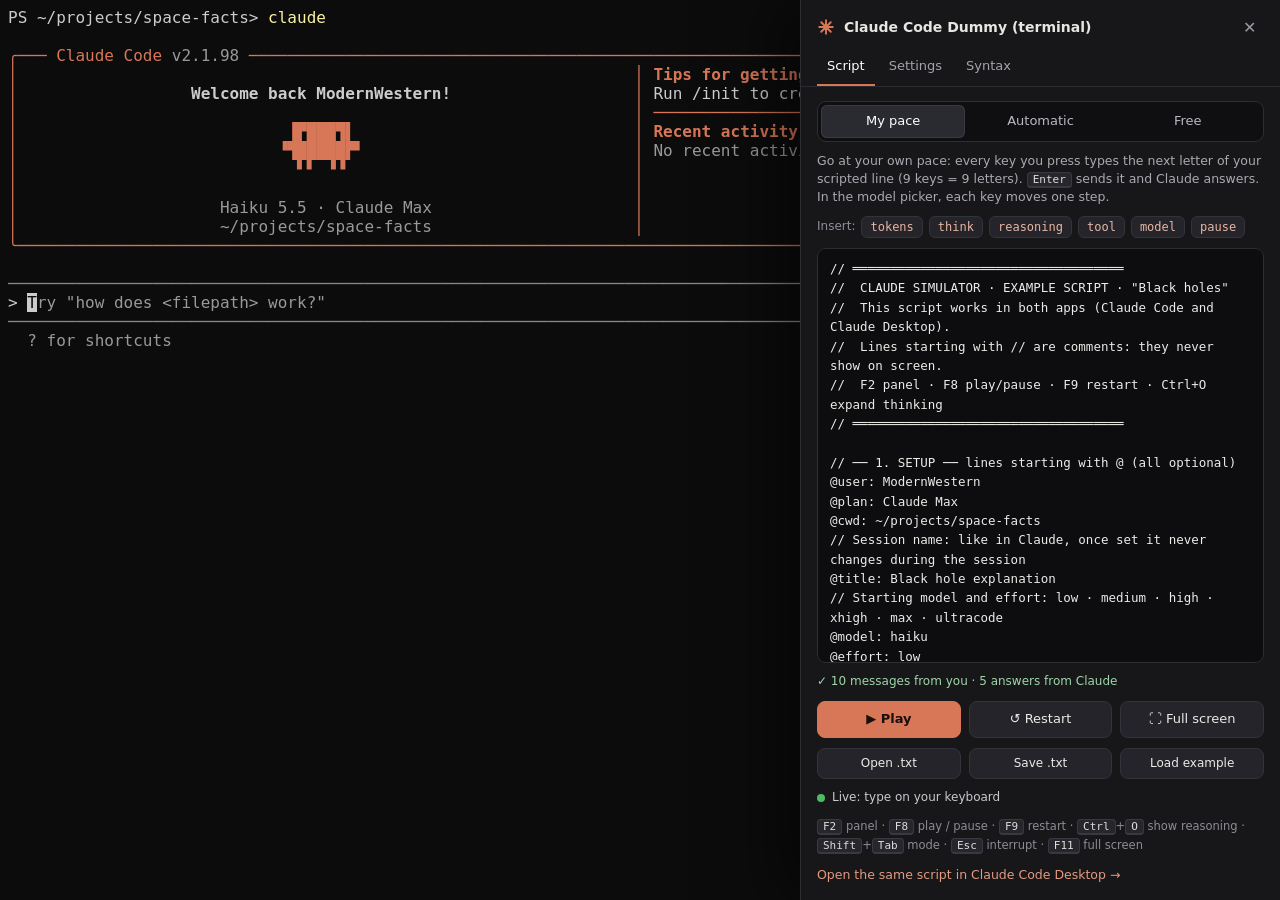
==== commit c1b35076: "fix: keep the session title fixed for the whole session Like in Claude, a session is named once (@ti" ====
--- a/terminal.html
+++ b/terminal.html
@@ -8,147 +8,7 @@
 <link rel="preconnect" href="https://fonts.googleapis.com">
 <link rel="preconnect" href="https://fonts.gstatic.com" crossorigin>
 <link href="https://fonts.googleapis.com/css2?family=Fira+Code:wght@400;700&family=IBM+Plex+Mono:ital,wght@0,400;0,700;1,400&family=JetBrains+Mono:ital,wght@0,400;0,700;1,400&family=Source+Code+Pro:ital,wght@0,400;0,700;1,400&display=swap" rel="stylesheet">
-<style>
-:root{
-  --bg:#0C0C0C;--fg:#CCCCCC;
-  --claude:rgb(215,119,87);--shimmer:rgb(235,159,127);
-  --dim:rgb(153,153,153);--sug:rgb(177,185,249);--perm:rgb(177,185,249);
-  --plan:rgb(72,150,140);--accept:rgb(175,135,255);--bashc:rgb(253,93,177);
-  --border:rgb(136,136,136);--ok:rgb(78,186,101);--err:rgb(255,107,128);--warn:rgb(255,193,7);
-  --dadd:rgb(34,92,43);--ddel:rgb(122,41,54);--userbg:rgb(55,55,55);--psy:#F9F1A5;
-  --hk:#F92672;--hs:#E6DB74;--hn:#AE81FF;--hc:#75715E;--hf:#A6E22E;--ht:#66D9EF;
-  --font:"Cascadia Mono",Consolas,monospace;--fs:16px;--pad:8px;
-}
-body.light{
-  --shimmer:rgb(240,160,130);--dim:rgb(102,102,102);--sug:rgb(87,105,247);--perm:rgb(87,105,247);
-  --plan:rgb(0,102,102);--accept:rgb(135,0,255);--bashc:rgb(255,0,135);--border:rgb(153,153,153);
-  --ok:rgb(44,122,57);--err:rgb(171,43,63);--warn:rgb(150,108,30);
-  --dadd:rgb(105,219,124);--ddel:rgb(255,168,180);--userbg:rgb(240,240,240);--psy:#8A6D00;
-  --hk:#D73A49;--hs:#032F62;--hn:#005CC5;--hc:#6A737D;--hf:#6F42C1;--ht:#005CC5;
-}
-*{box-sizing:border-box}
-html,body{margin:0;height:100%;overflow:hidden;background:var(--bg)}
-
-/* ───────── Window / terminal ───────── */
-#stage{position:fixed;inset:0;display:flex;align-items:center;justify-content:center;background:var(--bg)}
-#stage.framed{background:radial-gradient(120% 120% at 15% 0%,#33405c 0%,#161a24 55%,#0a0c10 100%)}
-#win{position:relative;display:flex;flex-direction:column;width:100%;height:100%;background:var(--bg);overflow:hidden}
-#stage.framed #win{width:calc(100vw - 72px);height:calc(100vh - 72px);box-shadow:0 26px 80px rgba(0,0,0,.6),0 0 0 1px rgba(255,255,255,.10)}
-#stage.f-mac #win{border-radius:11px}
-#stage.f-win #win{border-radius:8px}
-#titlebar{display:none;flex:none;user-select:none}
-#term{position:relative;flex:1 1 auto;min-height:0;overflow-y:auto;overflow-x:hidden;padding:var(--pad);
-  font-family:var(--font);font-size:var(--fs);line-height:normal;color:var(--fg);
-  white-space:pre-wrap;overflow-wrap:anywhere;tab-size:4;
-  font-variant-ligatures:none;font-feature-settings:"liga" 0,"calt" 0;scrollbar-width:none}
-#term::-webkit-scrollbar{display:none}
-#probe{position:fixed;left:-99999px;top:0;visibility:hidden;white-space:pre;font-family:var(--font);font-size:var(--fs);line-height:normal}
-
-.pre{white-space:pre;overflow:hidden}
-.row{display:flex}
-.row>.g{flex:none;white-space:pre;overflow:visible}
-.row>.c{flex:1 1 0;min-width:0}
-.g1{width:1ch}.g2{width:2ch}.g3{width:3ch}.g5{width:5ch}
-.b,b{font-weight:700}.i{font-style:italic}.u{text-decoration:underline}.s{text-decoration:line-through}
-.inv{background:var(--fg);color:var(--bg)}
-.cell{display:inline-block;width:1ch;text-align:center}
-.foot{display:flex;justify-content:space-between;white-space:pre}
-.nw{white-space:nowrap}
-.c-claude{color:var(--claude)}.c-shimmer{color:var(--shimmer)}.c-dim{color:var(--dim)}
-.c-sug{color:var(--sug)}.c-perm{color:var(--perm)}.c-plan{color:var(--plan)}.c-accept{color:var(--accept)}
-.c-bash{color:var(--bashc)}.c-border{color:var(--border)}.c-ok{color:var(--ok)}.c-err{color:var(--err)}
-.c-warn{color:var(--warn)}.c-psy{color:var(--psy)}.c-ultra{color:rgb(167,139,250)}
-body.light .c-ultra{color:rgb(110,86,207)}
-.ubg{background:var(--userbg)}
-.dadd{background:var(--dadd)}.ddel{background:var(--ddel)}
-.hl-kw{color:var(--hk)}.hl-str{color:var(--hs)}.hl-num{color:var(--hn)}.hl-com{color:var(--hc)}.hl-fn{color:var(--hf)}.hl-type{color:var(--ht)}
-.blink{animation:blink 1.1s steps(1,end) infinite}
-@keyframes blink{50%{opacity:0}}
-body.nocursor,body.nocursor *{cursor:none!important}
-
-/* Windows Terminal frame */
-.wt{display:flex;align-items:flex-end;height:40px;background:#202020;color:#fff;font:12px "Segoe UI Variable Text","Segoe UI",system-ui,sans-serif}
-body.light .wt{background:#ebebeb;color:#1a1a1a}
-.wt .tab{display:flex;align-items:center;gap:10px;height:33px;margin-left:8px;padding:0 10px 0 12px;width:250px;background:var(--bg);border-radius:8px 8px 0 0;color:var(--fg)}
-body:not(.light) .wt .tab{color:#fff}
-.wt .tab .ico{display:flex}
-.wt .tab .t{flex:1;white-space:nowrap;overflow:hidden;text-overflow:ellipsis}
-.wt .tab .x{opacity:.75;display:flex}
-.wt .nb{height:33px;width:36px;display:flex;align-items:center;justify-content:center;opacity:.85}
-.wt .sp{flex:1}
-.wt .ctl{align-self:flex-start;height:40px;width:46px;display:flex;align-items:center;justify-content:center;opacity:.9}
-/* macOS frame */
-.mac{position:relative;display:flex;align-items:center;justify-content:center;height:28px;background:#2b2b2b;border-bottom:1px solid #111;color:#a8a8a8;font:13px -apple-system,"SF Pro Text","Helvetica Neue",system-ui,sans-serif}
-body.light .mac{background:#e9e7e9;color:#4d4d4d;border-bottom-color:#cfcfcf}
-.mac .lights{position:absolute;left:10px;top:50%;transform:translateY(-50%);display:flex;gap:8px}
-.mac .lights i{display:block;width:12px;height:12px;border-radius:50%}
-.mac .lights i:nth-child(1){background:#ff5f57}.mac .lights i:nth-child(2){background:#febc2e}.mac .lights i:nth-child(3){background:#28c840}
-.mac .t{max-width:70%;white-space:nowrap;overflow:hidden;text-overflow:ellipsis}
-
-/* ───────── Floating notice ───────── */
-#toast{position:fixed;left:50%;bottom:22px;transform:translate(-50%,8px);z-index:60;padding:7px 14px;border-radius:999px;background:rgba(20,20,22,.88);color:#eee;border:1px solid rgba(255,255,255,.12);font:12px system-ui,"Segoe UI",sans-serif;opacity:0;pointer-events:none;transition:opacity .25s,transform .25s}
-#toast.show{opacity:1;transform:translate(-50%,0)}
-
-/* ───────── Control panel (never part of the recording) ───────── */
-#panel{position:fixed;top:0;right:0;bottom:0;z-index:50;width:min(480px,100vw);display:flex;flex-direction:column;background:#17171a;color:#e8e6e3;border-left:1px solid #2d2d33;box-shadow:-24px 0 60px rgba(0,0,0,.5);font:13px/1.45 system-ui,-apple-system,"Segoe UI",sans-serif;transform:translateX(105%);transition:transform .22s ease;visibility:hidden}
-#panel.open{transform:none;visibility:visible}
-#panel header{display:flex;align-items:center;justify-content:space-between;padding:14px 16px 8px}
-#panel header .ttl{display:flex;align-items:center;gap:9px;font-weight:600;font-size:14px}
-#panel header .ttl svg{flex:none}
-#panel .x{background:none;border:0;color:#9a9aa2;font-size:16px;cursor:pointer;padding:4px 8px;border-radius:6px}
-#panel .x:hover{background:#26262b;color:#fff}
-#panel nav{display:flex;gap:4px;padding:0 16px;border-bottom:1px solid #2a2a30}
-#panel nav button{background:none;border:0;border-bottom:2px solid transparent;color:#a3a3ab;padding:8px 10px;font:inherit;cursor:pointer}
-#panel nav button.on{color:#fff;border-bottom-color:#D77757}
-#panel section{display:none;flex:1;min-height:0;padding:14px 16px 16px;overflow:auto}
-#panel section.on{display:flex;flex-direction:column;gap:10px}
-#panel .seg{display:grid;grid-template-columns:repeat(3,1fr);background:#0f0f11;border:1px solid #2d2d33;border-radius:9px;padding:3px;gap:3px}
-#panel .seg button{background:none;border:0;border-radius:6px;color:#b9b9c0;padding:7px 4px;font:inherit;cursor:pointer}
-#panel .seg button.on{background:#2a2a31;color:#fff;box-shadow:inset 0 0 0 1px #3a3a42}
-#panel .hint{margin:0;color:#a9a9b1;font-size:12.5px}
-#panel textarea{width:100%;resize:none;background:#0d0d0f;color:#ecebe8;border:1px solid #2d2d33;border-radius:9px;padding:10px 12px;font:12.5px/1.55 "Cascadia Mono",Consolas,monospace;outline:none;tab-size:2}
-#panel textarea:focus{border-color:#55555f}
-#script{flex:1;min-height:220px}
-#panel .ins{display:flex;flex-wrap:wrap;align-items:center;gap:6px;font-size:12px;color:#8e8e97}
-#panel .ins button{background:#24242a;color:#e8b6a3;border:1px solid #33333b;border-radius:6px;padding:3px 8px;font:12px "Cascadia Mono",Consolas,monospace;cursor:pointer}
-#panel .ins button:hover{background:#2c2c33}
-
-#panel .status{font-size:12px;color:#9fd6a8;min-height:18px}
-#panel .status .w{color:#f0b37e;display:block}
-#panel .btns{display:flex;gap:8px;flex-wrap:wrap}
-#panel button.btn{flex:1;min-width:0;background:#24242a;color:#ecebe8;border:1px solid #33333b;border-radius:8px;padding:8px 10px;font:inherit;cursor:pointer;white-space:nowrap}
-#panel button.btn:hover{background:#2c2c33}
-#panel button.btn.primary{background:#D77757;border-color:#D77757;color:#1a0f0b;font-weight:650}
-#panel button.btn.primary:hover{background:#e0866a}
-#panel .small button.btn{font-size:12px;padding:6px 8px}
-#panel .keys{font-size:11.5px;color:#8c8c95;line-height:1.7}
-#panel .swap{font-size:12.5px;color:#e39a7f;text-decoration:none}
-#panel .swap:hover{text-decoration:underline}
-#panel kbd{font:11px "Cascadia Mono",Consolas,monospace;background:#26262c;border:1px solid #393941;border-bottom-width:2px;border-radius:4px;padding:0 5px;color:#ddd}
-#panel .state{font-size:12px;color:#c9c9cf;display:flex;align-items:center;gap:7px}
-#panel .state i{width:8px;height:8px;border-radius:50%;background:#666;display:inline-block}
-#panel .state.play i{background:#4eba65}#panel .state.wait i{background:#D77757}#panel .state.pause i{background:#e0b341}
-#panel h4{margin:8px 0 2px;font-size:11px;letter-spacing:.08em;text-transform:uppercase;color:#8e8e97;font-weight:600}
-#panel .f{display:grid;grid-template-columns:150px 1fr;align-items:center;gap:10px}
-#panel .f label{color:#c7c7cd}
-#panel .f .v{display:flex;align-items:center;gap:8px}
-#panel .f .v output{min-width:44px;text-align:right;color:#9b9ba3;font-variant-numeric:tabular-nums}
-#panel select,#panel input[type=text],#panel input[type=number]{width:100%;background:#0f0f11;color:#ecebe8;border:1px solid #2d2d33;border-radius:7px;padding:6px 8px;font:inherit;outline:none}
-#panel input[type=range]{flex:1;accent-color:#D77757}
-#panel input[type=color]{width:44px;height:28px;border:1px solid #2d2d33;border-radius:6px;background:#0f0f11;padding:2px;cursor:pointer}
-#panel .chk{display:flex;align-items:center;gap:9px;color:#c7c7cd;cursor:pointer}
-#panel .chk input{accent-color:#D77757;width:15px;height:15px}
-#panel #models{min-height:110px;font-size:12px}
-#panel .doc{font-size:12.8px;color:#d6d5d2}
-#panel .doc h3{margin:14px 0 6px;font-size:13px;color:#fff}
-#panel .doc h3:first-child{margin-top:0}
-#panel .doc p{margin:4px 0 8px;color:#b9b9c0}
-#panel .doc pre{margin:6px 0 10px;background:#0d0d0f;border:1px solid #2a2a30;border-radius:8px;padding:9px 11px;font:12px/1.55 "Cascadia Mono",Consolas,monospace;white-space:pre-wrap;color:#e9e7e3}
-#panel .doc code{font:12px "Cascadia Mono",Consolas,monospace;background:#26262c;border-radius:4px;padding:1px 5px;color:#f1c7b8}
-#panel .doc table{border-collapse:collapse;width:100%;margin:4px 0 10px}
-#panel .doc td{border-top:1px solid #2a2a30;padding:6px 6px 6px 0;vertical-align:top;color:#b9b9c0}
-#panel .doc td:first-child{white-space:nowrap;padding-right:10px}
-</style>
+<link rel="stylesheet" href="css/terminal.css">
 </head>
 <body>
 <div id="stage"><div id="win"><div id="titlebar"></div><div id="term"><div id="transcript"></div><div id="live"></div><div id="prompt"></div></div></div></div>
@@ -279,7 +139,7 @@
 <pre>user: /model {opus max}     ← opens the picker and chooses by itself
 user: /model sonnet         ← direct switch, no picker
 user: /effort high          ← changes only the effort
-user: ultrathink explain    ← "ultrathink" shows up in rainbow colors</pre>
+user: /effort ultracode    ← highest effort (purple)</pre>
       <p>Text inside <code>{ }</code> is never typed on screen: it tells the picker which model and effort to choose. Efforts: <code>low</code>, <code>medium</code>, <code>high</code>, <code>xhigh</code>, <code>max</code>, <code>ultracode</code>.</p>
       <h3>Timing</h3>
 <pre>[think 6]                          ← the spinner spins for 6 s
@@ -320,7 +180,7 @@
         <tr><td><code>[mode plan]</code></td><td>Prompt footer: <code>plan</code>, <code>edits</code>, <code>bypass</code> or <code>normal</code>.</td></tr>
         <tr><td><code>[tokens 3.5M]</code></td><td>The answer “burns” that many tokens: the spinner counter climbs to it and ends with “✻ Worked for 9s · ↓ 3.5M tokens”. Accepts <code>800k</code>, <code>1200000</code>…</td></tr>
         <tr><td><code>[context 3%]</code></td><td>“Context left until auto-compact: 3%”.</td></tr>
-        <tr><td><code>[title Text]</code></td><td>Tab/window title (“✳ Text”).</td></tr>
+        <tr><td><code>[title Text]</code></td><td>Tab/window title (“✳ Text”), same as <code>@title</code>. Once set, it never changes: a later <code>[title]</code> is ignored until <code>/clear</code> starts a new session.</td></tr>
         <tr><td><code>[clear]</code> / <code>user: /clear</code></td><td>Clears the screen.</td></tr>
         <tr><td><code>[compact]</code> / <code>user: /compact</code></td><td>Conversation compaction animation.</td></tr>
         <tr><td><code>[detail]</code></td><td>Same as pressing <kbd>Ctrl</kbd>+<kbd>O</kbd>.</td></tr>
@@ -348,1525 +208,7 @@
   </section>
 </aside>
 
-<script type="text/plain" id="example-script">
-// ════════════════════════════════════
-//  CLAUDE SIMULATOR · EXAMPLE SCRIPT · "Black holes"
-//  This script works in both apps (Claude Code and Claude Desktop).
-//  Lines starting with // are comments: they never show on screen.
-//  F2 panel · F8 play/pause · F9 restart · Ctrl+O expand thinking
-// ════════════════════════════════════
-
-// ── 1. SETUP ── lines starting with @ (all optional)
-@user: ModernWestern
-@plan: Claude Max
-@cwd: ~/projects/space-facts
-@title: Black hole explanation
-// Starting model and effort: low · medium · high · xhigh · max · ultracode
-@model: haiku
-@effort: low
-// Claude Desktop home screen (greeting + usage stats card)
-@greeting: What's up next, ModernWestern?
-@sessions: 128
-@messages: 4,096
-@totaltokens: 42M
-@activedays: 15
-@peakhour: 3 AM
-@favoritemodel: Opus 5.5
-@moby: 1337
-
-// ── 2. THE CONVERSATION ── "user:" is you, "claude:" is Claude.
-// Claude's answers can span many lines and use Markdown.
-user: claude what are black holes
-
-claude: A black hole is most likely one of those **potholes** in the street. They usually form for three reasons:
-
-1. It rains a lot
-2. An 18-wheeler drives by
-3. City hall *promises* to fix it
-
-Want me to help you draft a formal complaint to your city council?
-
-// ── 3. SWITCH MODEL ── text inside { } is never typed:
-// it tells the model picker what to choose (model + effort).
-user: /model {sonnet medium}
-
-user: no, I mean in physics
-
-// [think N] = seconds Claude spends thinking before answering
-[think 4]
-claude: Got it. In physics, a black hole is something that is **in space**.
-
-More precisely, it's *up there*. Sometimes a little to the left, depending on where you're standing.
-
-// ── 4. MAXIMUM POWER ── try {opus ultracode} for the purple pixel bar
-user: /model {opus max}
-
-// "ultrathink" shows up in rainbow colors in Claude Code
-user: ultrathink explain what a black hole REALLY is in physics
-
-// [think N Phrase] = custom phrase shown while it thinks
-[think 9 Consulting Stephen Hawking]
-// [tokens X] = tokens this answer "burns" (800k, 3.5M, 1200000…)
-[tokens 4.2M]
-// reasoning: [optional title] text → collapsible thinking block (Ctrl+O)
-reasoning: [Concluded it is a pothole, just far away] The user insists on "physics". Physics studies things that exist. Potholes exist. Conclusion: a black hole is a pothole, just far away. I must sound very confident.
-
-// tool: Name(arguments) — the lines below are the tool output
-tool: Web Search("biggest pothole in the universe")
-Did 1 search in 3s
-
-[think 3]
-claude: After an exhaustive analysis, I can confirm with total certainty:
-
-| Concept | Scientific explanation |
-|---|---|
-| Black hole | Space pothole |
-| Event horizon | Where the GPS says "recalculating" |
-| Singularity | The hole they never fix |
-
-In short: it's a pothole, but in `dark mode`.
-
-user: claude please
-
-[think 3]
-// permission: Tool(args) | description — then [choose 1|2|3]
-// 1 = Yes / Allow once · 2 = Always allow · 3 = No (interrupts Claude)
-permission: Bash(rm -rf ~/physics) | Deletes the physics folder to avoid further confusion
-(No content)
-[choose 1]
-
-claude: Done. Physics no longer exists, so technically black holes don't either. Problem solved ✓
-
-// ── 5. BONUS ROUND ── everything else the simulator can do
-// [pause N] = wait N seconds (nothing happens on screen)
-[pause 2]
-// [title …] = renames the session · [context N%] and [mode plan|edits|bypass|normal]
-// only change the Claude Code footer
-[title Physics rescue attempt]
-[context 4%]
-
-user: ok... at least fix my astronomy homework
-
-[think 3 Grading with confidence]
-// todos: a checklist — [x] done · [>] in progress · [ ] pending
-todos:
-[x] Delete physics
-[>] Fix astronomy homework
-[ ] Apologize to Neil deGrasse Tyson
-
-// tool-error: a tool that fails
-tool-error: Read(homework/astronomy.md)
-File does not exist.
-
-tool: Bash(ls homework)
-astronomy-final-FINAL-v2.md
-
-// edit: file — then a diff: "@@ N" start line, "-" removed, "+" added
-edit: homework/astronomy-final-FINAL-v2.md
-@@ 1
-- The Sun is a star.
-+ The Sun is a very optimistic lamp.
-- The Moon orbits the Earth.
-+ The Moon is the Sun's night shift.
-
-claude: Homework fixed. I also renamed the Moon to **"Night Sun"** for consistency.
-
-user: please stop
-// [interrupt] = Claude gets interrupted mid-answer
-[think 2]
-[interrupt]
-
-// /compact animates "compacting the conversation" · /clear starts over
-user: /compact
-
-user: claude, what is chemistry?
-// [info text] = a small gray system line
-[info Claude is reconsidering its life choices]
-// [error] = the classic "overloaded" error (or [error your own text])
-[think 2]
-[error]
-</script>
-
-<script>
-(() => {
-'use strict';
-
-/* ════════════════════ Utilities ════════════════════ */
-const $ = (s, r = document) => r.querySelector(s);
-const $$ = (s, r = document) => [...r.querySelectorAll(s)];
-const esc = s => String(s ?? '').replace(/[&<>"]/g, c => ({ '&': '&amp;', '<': '&lt;', '>': '&gt;', '"': '&quot;' }[c]));
-const norm = s => String(s || '').normalize('NFD').replace(/[\u0300-\u036f]/g, '').toLowerCase().trim();
-const clen = s => [...String(s)].length;
-const pick = a => a[Math.floor(Math.random() * a.length)];
-const cap = s => s.charAt(0).toUpperCase() + s.slice(1);
-const num = s => { const m = String(s ?? '').replace(',', '.').match(/-?\d+(\.\d+)?/); return m ? parseFloat(m[0]) : null; };
-const BL = '<div> </div>';
-// A terminal only wraps at spaces: stop the browser from breaking lines at hyphens (rm -rf, --model…).
-const nb = h => String(h).replace(/[^\s<>*_~`()\[\]\u0001\u0002]*-[^\s<>*_~`()\[\]\u0001\u0002]*/g, m => `<span class="nw">${m}</span>`);
-
-/* ════════════════════ Claude Code constants ════════════════════ */
-const VERBS = ['Accomplishing','Actioning','Actualizing','Baking','Booping','Brewing','Calculating','Cerebrating','Channelling','Churning','Clauding','Coalescing','Cogitating','Combobulating','Computing','Concocting','Conjuring','Considering','Contemplating','Cooking','Crafting','Creating','Crunching','Deciphering','Deliberating','Determining','Discombobulating','Divining','Doing','Effecting','Elucidating','Enchanting','Envisioning','Finagling','Flibbertigibbeting','Forging','Forming','Frolicking','Generating','Germinating','Hatching','Herding','Honking','Hustling','Ideating','Imagining','Incubating','Inferring','Jiving','Manifesting','Marinating','Meandering','Moseying','Mulling','Mustering','Musing','Noodling','Percolating','Perusing','Philosophising','Pondering','Pontificating','Processing','Puttering','Puzzling','Reticulating','Ruminating','Scheming','Schlepping','Shimmying','Shucking','Simmering','Smooshing','Spelunking','Spinning','Stewing','Sussing','Synthesizing','Thinking','Tinkering','Transmuting','Unfurling','Unravelling','Vibing','Wandering','Whirring','Wibbling','Wizarding','Working','Wrangling'];
-const DONE_VERBS = ['Baked','Brewed','Churned','Cogitated','Cooked','Crunched','Sautéed','Worked'];
-const FRAMES = { win: ['·','✢','*','✶','✻','✽'], mac: ['·','✢','✳','✶','✻','✽'] };
-const RAINBOW = ['rgb(235,95,87)','rgb(245,139,87)','rgb(250,195,95)','rgb(145,200,130)','rgb(130,170,220)','rgb(155,130,200)','rgb(200,130,180)'];
-const EFFORTS = ['low','medium','high','xhigh','max','ultracode'];
-const EFFORT_ICON = { low: '○', medium: '◔', high: '◑', xhigh: '◕', max: '●', ultracode: '✦' };
-const EFFORT_LABEL = { low: 'Low effort', medium: 'Medium effort', high: 'High effort', xhigh: 'Extra high effort', max: 'Max effort', ultracode: 'Ultracode' };
-const EFFORT_DELAY = { low: 1300, medium: 2400, high: 3600, xhigh: 4800, max: 6000, ultracode: 8000 };
-const EFFORT_ALIAS = { bajo:'low', baja:'low', low:'low', minimo:'low', medio:'medium', media:'medium', medium:'medium', normal:'medium', alto:'high', alta:'high', high:'high', xhigh:'xhigh', extra:'xhigh', muyalto:'xhigh', altisimo:'xhigh', max:'max', maximo:'max', maxima:'max', maximum:'max', ultracode:'ultracode', ultra:'ultracode' };
-const normEff = q => norm(q).replace(/muy\s+alt[oa]/g, 'muyalto').replace(/extra\s+high/g, 'xhigh');
-const MODE_ALIAS = { normal:'normal', default:'normal', plan:'plan', edits:'edits', edit:'edits', aceptar:'edits', accept:'edits', 'accept-edits':'edits', bypass:'bypass', yolo:'bypass' };
-const SLASH = [
-  ['/add-dir','Add a new working directory'],
-  ['/agents','Manage agent configurations'],
-  ['/clear','Clear conversation history and free up context'],
-  ['/compact','Clear conversation history but keep a summary in context. Optional: /compact [instructions for summarization]'],
-  ['/config','Open config panel'],
-  ['/context','Visualize current context usage as a colored grid'],
-  ['/cost','Show the total cost and duration of the current session'],
-  ['/doctor','Diagnose and verify your Claude Code installation and settings'],
-  ['/effort','Set effort level for model usage'],
-  ['/exit','Exit the REPL'],
-  ['/export','Export the current conversation to a file or clipboard'],
-  ['/help','Show help and available commands'],
-  ['/init','Initialize a new CLAUDE.md file with codebase documentation'],
-  ['/login','Sign in with your Anthropic account'],
-  ['/logout','Sign out from your Anthropic account'],
-  ['/mcp','Manage MCP servers'],
-  ['/memory','Edit Claude memory files'],
-  ['/model','Set the AI model for Claude Code'],
-  ['/permissions','Manage allow & deny tool permission rules'],
-  ['/resume','Resume a conversation'],
-  ['/review','Review a pull request'],
-  ['/status','Show Claude Code status including version, model, account, API connectivity, and tool statuses'],
-  ['/usage','Show plan usage limits'],
-];
-const PS_ICON = '<svg width="16" height="16" viewBox="0 0 16 16"><rect x="1" y="2" width="14" height="12" rx="2.2" fill="#2671be"/><path d="M4.2 5.6l3 2.4-3 2.4" stroke="#fff" stroke-width="1.4" fill="none" stroke-linecap="round" stroke-linejoin="round"/><path d="M8.3 10.6h3.6" stroke="#fff" stroke-width="1.4" stroke-linecap="round"/></svg>';
-const IC_X_SMALL = '<svg width="9" height="9" viewBox="0 0 10 10"><path d="M1 1l8 8M9 1L1 9" stroke="currentColor" stroke-width="1.2"/></svg>';
-const IC_PLUS = '<svg width="12" height="12" viewBox="0 0 12 12"><path d="M6 1v10M1 6h10" stroke="currentColor" stroke-width="1.1"/></svg>';
-const IC_CHEV = '<svg width="10" height="10" viewBox="0 0 10 10"><path d="M1.5 3.5L5 7l3.5-3.5" stroke="currentColor" stroke-width="1.1" fill="none"/></svg>';
-const IC_MIN = '<svg width="10" height="10" viewBox="0 0 10 10"><path d="M0 5.5h10" stroke="currentColor" stroke-width="1"/></svg>';
-const IC_MAX = '<svg width="10" height="10" viewBox="0 0 10 10"><rect x=".5" y=".5" width="9" height="9" rx="1.6" fill="none" stroke="currentColor"/></svg>';
-const IC_CLOSE = '<svg width="10" height="10" viewBox="0 0 10 10"><path d="M.5.5l9 9M9.5.5l-9 9" stroke="currentColor" stroke-width="1"/></svg>';
-
-/* ════════════════════ Settings ════════════════════ */
-const THEMES = {
-  wt:      { bg: '#0C0C0C', fg: '#CCCCCC' },
-  vscode:  { bg: '#181818', fg: '#CCCCCC' },
-  mac:     { bg: '#1E1E1E', fg: '#FFFFFF' },
-  iterm:   { bg: '#000000', fg: '#C7C7C7' },
-  ghostty: { bg: '#282C34', fg: '#FFFFFF' },
-  light:   { bg: '#FFFFFF', fg: '#1F1F1F' },
-};
-const DEFAULT_MODELS = [
-  'default | Default (recommended) | Opus 5.5 | Most capable for complex work | si',
-  'sonnet | Sonnet | Sonnet 5.5 | Best for everyday tasks | si',
-  'haiku | Haiku | Haiku 5.5 | Fastest for quick answers | no',
-].join('\n');
-const DEF = {
-  mode: 'magic', theme: 'wt', bg: '#0C0C0C', fg: '#CCCCCC', font: 'Cascadia Mono', fontSize: 16, pad: 8,
-  frame: 'none', welcome: 'full', platform: 'win', promptChar: '>', version: '2.1.98',
-  shellLine: true, userBg: true, thinkingExpanded: false, workedFor: false,
-  statusline: false, statusTpl: '{model} · {effortIcon} {effort} effort',
-  speed: 1, typeCps: 14, reveal: 'block', streamCps: 240, charsPerKey: 1, startDelay: 1,
-  hideMouse: true, toasts: true, models: DEFAULT_MODELS,
-};
-const LS_S = 'ccsim.settings.v1', LS_SCRIPT = 'ccsim.script.v1';
-const lsGet = k => { try { return localStorage.getItem(k); } catch { return null; } };
-const lsSet = (k, v) => { try { localStorage.setItem(k, v); } catch {} };
-let S = Object.assign({}, DEF, (() => { try { return JSON.parse(lsGet(LS_S) || '{}'); } catch { return {}; } })());
-const saveS = () => lsSet(LS_S, JSON.stringify(S));
-const EXAMPLE = $('#example-script').textContent.replace(/^\s*\n/, '');
-const storedScript = lsGet(LS_SCRIPT);
-const firstRun = storedScript == null;
-// An old built-in example saved in the browser is replaced by the current one; a script you wrote is kept.
-const isOldExample = t => (/GUION DE EJEMPLO/.test(t || '') && /agujeros negros/i.test(t || '')) || (/CLAUDE SIMULATOR · EXAMPLE SCRIPT/.test(t || '') && /^@user: Alex$/m.test(t || ''));
-let SCRIPT = storedScript && storedScript.trim() && !isOldExample(storedScript) ? storedScript : EXAMPLE;
-if (storedScript && isOldExample(storedScript)) lsSet(LS_SCRIPT, EXAMPLE);
-
-let MODELS = [];
-function parseModels(txt) {
-  const out = String(txt || '').split('\n').map(l => l.trim()).filter(l => l && !l.startsWith('//')).map(l => {
-    const p = l.split('|').map(x => x.trim());
-    return { alias: norm(p[0]), label: p[1] || p[2] || p[0], name: p[2] || p[1] || p[0], desc: p[3] || '', effort: /^(s|si|y|yes|true|1)$/.test(norm(p[4] || '')) };
-  });
-  return out.length ? out : parseModels(DEFAULT_MODELS);
-}
-function findModel(q) {
-  q = norm(q).replace(/\s+/g, ' ');
-  if (!q) return null;
-  return MODELS.find(m => m.alias === q) || MODELS.find(m => norm(m.name) === q) || MODELS.find(m => norm(m.label) === q)
-    || MODELS.find(m => norm(m.name).includes(q)) || MODELS.find(m => norm(m.label).includes(q)) || MODELS.find(m => m.alias && m.alias.includes(q)) || null;
-}
-function parseEffort(q) {
-  for (const w of normEff(q).split(/[\s,;]+/)) if (EFFORT_ALIAS[w]) return EFFORT_ALIAS[w];
-  return null;
-}
-function parseTarget(h) {
-  const r = { model: null, effort: null };
-  const rest = [];
-  for (const w of normEff(h).split(/[\s,;]+/).filter(Boolean)) {
-    if (EFFORT_ALIAS[w] && !r.effort) r.effort = EFFORT_ALIAS[w]; else rest.push(w);
-  }
-  if (rest.length) r.model = findModel(rest.join(' ')) || findModel(rest[0]);
-  return r;
-}
-
-/* ════════════════════ Script parser ════════════════════ */
-const BLOCKS = {
-  yo: 'user', user: 'user', usuario: 'user', humano: 'user', human: 'user',
-  claude: 'claude', assistant: 'claude', asistente: 'claude',
-  razonamiento: 'reasoning', pensamiento: 'reasoning', thinking: 'reasoning', reasoning: 'reasoning',
-  tool: 'tool', herramienta: 'tool', 'tool-error': 'toolerr', 'herramienta-error': 'toolerr', toolerror: 'toolerr',
-  editar: 'edit', edit: 'edit', tareas: 'todos', todos: 'todos', todo: 'todos', permiso: 'perm', permission: 'perm',
-};
-const DIRS = {
-  pensar: a => { const m = a.match(/^\s*(\d+(?:[.,]\d+)?)\s*(?:s|seg|segundos|sec)?\b\s*(.*)$/i); return m ? { t: 'think', secs: parseFloat(m[1].replace(',', '.')), verb: m[2].trim() || null } : { t: 'think', secs: null, verb: a.trim() || null }; },
-  pausa: a => ({ t: 'pause', secs: num(a) ?? 1 }),
-  modo: a => ({ t: 'mode', mode: MODE_ALIAS[norm(a)] || 'normal' }),
-  contexto: a => ({ t: 'context', pct: num(a) }),
-  titulo: a => ({ t: 'title', text: a.trim() }),
-  error: a => ({ t: 'error', text: a.trim() }),
-  info: a => ({ t: 'info', text: a }),
-  interrumpir: () => ({ t: 'interrupt' }),
-  limpiar: () => ({ t: 'clear' }),
-  compactar: () => ({ t: 'compact' }),
-  elegir: a => ({ t: 'choose', n: Math.max(1, Math.min(3, num(a) || 1)) }),
-  detalle: () => ({ t: 'detail' }),
-  tokens: a => ({ t: 'tokens', n: parseTokens(a) }),
-};
-const DIR_ALIAS = {
-  pensar:'pensar', piensa:'pensar', pensando:'pensar', think:'pensar', thinking:'pensar',
-  pausa:'pausa', pause:'pausa', espera:'pausa', esperar:'pausa', wait:'pausa',
-  modo:'modo', mode:'modo', contexto:'contexto', context:'contexto', titulo:'titulo', title:'titulo',
-  error:'error', info:'info', salida:'info', nota:'info',
-  interrumpir:'interrumpir', interrupt:'interrumpir', esc:'interrumpir',
-  limpiar:'limpiar', clear:'limpiar', compactar:'compactar', compact:'compactar',
-  elegir:'elegir', opcion:'elegir', choose:'elegir', detalle:'detalle', 'ctrl+o':'detalle', detail:'detalle', tokens:'tokens', token:'tokens', gasto:'tokens', consumo:'tokens',
-};
-const TURN = new Set(['claude','reasoning','tool','toolerr','edit','todos','perm','error','interrupt','think']);
-const INTURN = new Set(['pause','mode','context','title','info','detail','tokens']);
-// "3.5M", "3,5 millones", "800k", "1200000" → number of tokens
-function parseTokens(a) {
-  const t = norm(a).replace(/\s+/g, '');
-  const m = t.match(/(\d+(?:[.,]\d+)?)(millones|millon|billones|mil|mm|m|k|b)?/);
-  if (!m) return 0;
-  const v = parseFloat(m[1].replace(',', '.'));
-  const mult = { k: 1e3, mil: 1e3, m: 1e6, mm: 1e6, millones: 1e6, millon: 1e6, b: 1e9, billones: 1e9 }[m[2]] || 1;
-  return Math.round(v * mult);
-}
-// Finds a [tokens] directive inside the turn starting at pc (including loose directives at the end of the turn).
-function turnTokens(steps, pc) {
-  for (let j = pc; j < steps.length && (TURN.has(steps[j].t) || INTURN.has(steps[j].t)); j++) if (steps[j].t === 'tokens') return steps[j].n;
-  return 0;
-}
-
-function trimBlank(arr) {
-  let a = 0, b = arr.length;
-  while (a < b && !arr[a].trim()) a++;
-  while (b > a && !arr[b - 1].trim()) b--;
-  return arr.slice(a, b);
-}
-function parseCall(h) {
-  h = String(h || '').trim();
-  const m = h.match(/^([^(]+?)\s*\(([\s\S]*)\)\s*$/);
-  return m ? { name: m[1].trim(), args: m[2] } : { name: h || 'Tool', args: null };
-}
-function parseDiff(lines) {
-  let start = 1; const out = [];
-  for (const l of lines) {
-    const m = l.match(/^@@\s*(\d+)/);
-    if (m) { if (!out.length) start = parseInt(m[1], 10); continue; }
-    if (l.startsWith('+')) out.push({ s: '+', text: l.slice(1).replace(/^ /, '') });
-    else if (l.startsWith('-')) out.push({ s: '-', text: l.slice(1).replace(/^ /, '') });
-    else out.push({ s: ' ', text: l.replace(/^ /, '') });
-  }
-  let o = start, n = start;
-  for (const d of out) {
-    if (d.s === ' ') { d.n = n; o++; n++; }
-    else if (d.s === '-') { d.n = o; o++; }
-    else { d.n = n; n++; }
-  }
-  return out;
-}
-function parseTodo(l) {
-  const m = l.match(/^\s*(?:[-*]\s*)?\[(.?)\]\s*(.*)$/);
-  if (!m) return { s: 'pending', text: l.trim() };
-  const k = m[1].toLowerCase();
-  return { s: /[x✓✔]/.test(k) ? 'done' : /[>~\-/]/.test(k) ? 'progress' : 'pending', text: m[2] };
-}
-function finalize(c) {
-  const all = trimBlank([c.head, ...c.lines]);
-  switch (c.t) {
-    case 'user': {
-      let hidden = null;
-      const text = all.join('\n').replace(/\{([^}]*)\}/g, (_, h) => { hidden = (hidden ? hidden + ' ' : '') + h; return ''; }).replace(/[ \t]+$/gm, '').trim();
-      return { t: 'user', text, hidden, line: c.line };
-    }
-    case 'claude': return { t: 'claude', md: all.join('\n'), line: c.line };
-    case 'reasoning': {
-      // Optional: "reasoning: [Title] text" (the title is only used by the Desktop version)
-      let text = all.join('\n'), title = null;
-      const m = text.match(/^\s*\[([^\]\n]+)\]\s*/);
-      if (m) { title = m[1].trim(); text = text.slice(m[0].length); }
-      return { t: 'reasoning', text, title, line: c.line };
-    }
-    case 'tool': case 'toolerr': { const { name, args } = parseCall(c.head); return { t: c.t, name, args, out: trimBlank(c.lines), line: c.line }; }
-    case 'perm': {
-      let head = c.head.trim(), desc = '';
-      const m = head.match(/^(.*\))\s*\|\s*(.*)$/);
-      if (m) { head = m[1]; desc = m[2]; }
-      else { const i = head.indexOf('|'); if (i >= 0) { desc = head.slice(i + 1).trim(); head = head.slice(0, i).trim(); } }
-      const { name, args } = parseCall(head);
-      return { t: 'perm', name, args, desc, out: trimBlank(c.lines), choice: 1, line: c.line };
-    }
-    case 'edit': return { t: 'edit', file: c.head.trim() || 'file.txt', diff: parseDiff(trimBlank(c.lines)), line: c.line };
-    case 'todos': return { t: 'todos', items: all.filter(l => l.trim()).map(parseTodo), line: c.line };
-  }
-  return null;
-}
-function compile(src) {
-  const lines = String(src || '').replace(/\r\n?/g, '\n').split('\n');
-  const steps = [], hdr = {}, warn = [];
-  let cur = null, fence = false;
-  const flush = () => { if (cur) { const s = finalize(cur); if (s) steps.push(s); cur = null; } fence = false; };
-  for (let n = 0; n < lines.length; n++) {
-    const raw = lines[n];
-    if (cur && (cur.t === 'claude' || cur.t === 'reasoning')) {
-      if (/^\s*(```|~~~)/.test(raw)) { fence = !fence; cur.lines.push(raw); continue; }
-      if (fence) { cur.lines.push(raw); continue; }
-    }
-    if (/^\/\//.test(raw)) continue;
-    let m;
-    if ((m = raw.match(/^@\s*([^:\s]+)\s*:\s*(.*)$/))) { flush(); hdr[norm(m[1])] = m[2].trim(); continue; }
-    if ((m = raw.match(/^\[\s*([^\s\]]+)\s*(.*?)\s*\]\s*$/)) && DIR_ALIAS[norm(m[1])]) {
-      flush(); steps.push(Object.assign(DIRS[DIR_ALIAS[norm(m[1])]](m[2]), { line: n + 1 })); continue;
-    }
-    if ((m = raw.match(/^([A-Za-zÁÉÍÓÚÜÑáéíóúüñ][A-Za-zÁÉÍÓÚÜÑáéíóúüñ0-9_-]*)\s*:(.*)$/)) && BLOCKS[norm(m[1])]) {
-      flush(); cur = { t: BLOCKS[norm(m[1])], head: m[2].replace(/^\s+/, ''), lines: [], line: n + 1 }; continue;
-    }
-    if (/^\/(model|effort|clear|compact)\b/i.test(raw) && (!cur || cur.t === 'user')) {
-      flush(); cur = { t: 'user', head: raw.trim(), lines: [], line: n + 1 }; continue;
-    }
-    if (cur) cur.lines.push(raw);
-    else if (raw.trim()) warn.push(`Line ${n + 1}: text outside a block (missing "user:" or "claude:"?)`);
-  }
-  flush();
-  const out = [];
-  for (const s of steps) {
-    if (s.t === 'choose') {
-      const p = [...out].reverse().find(x => x.t === 'perm');
-      if (p) p.choice = s.n; else warn.push(`Line ${s.line}: [choose] without a "permission:" before it`);
-    } else out.push(s);
-  }
-  return { steps: out, hdr, warn };
-}
-
-/* ════════════════════ Claude Code-style Markdown ════════════════════ */
-const KW = new Set('const let var function return if else for while do switch case break continue new class extends import from export default async await try catch finally throw typeof instanceof in of def lambda pass elif and or not is None True False self public private protected static void int float double bool boolean string struct enum interface type fn mut pub use impl match null undefined true false this yield with as package func go defer chan map range echo fi then done esac print'.split(' '));
-const HASH_LANGS = new Set(['py','python','sh','bash','shell','zsh','rb','ruby','yaml','yml','toml','r','perl','pl','ps1','powershell','dockerfile','make','makefile','conf','ini']);
-const HL_RE = /(\/\/[^\n]*|\/\*[\s\S]*?\*\/)|("(?:\\.|[^"\\\n])*"|'(?:\\.|[^'\\\n])*'|`(?:\\.|[^`\\])*`)|(\b\d+(?:\.\d+)?\b)|([A-Za-z_$][\w$]*)(?=\s*\()|([A-Za-z_$][\w$]*)/g;
-const HL_RE_HASH = /(#[^\n]*)|("(?:\\.|[^"\\\n])*"|'(?:\\.|[^'\\\n])*'|`(?:\\.|[^`\\])*`)|(\b\d+(?:\.\d+)?\b)|([A-Za-z_$][\w$]*)(?=\s*\()|([A-Za-z_$][\w$]*)/g;
-function highlight(code, lang) {
-  const re = HASH_LANGS.has(String(lang || '').toLowerCase()) ? HL_RE_HASH : HL_RE;
-  re.lastIndex = 0;
-  let out = '', last = 0, m;
-  while ((m = re.exec(code))) {
-    out += esc(code.slice(last, m.index));
-    const t = m[0];
-    if (m[1]) out += `<span class="hl-com">${esc(t)}</span>`;
-    else if (m[2]) out += `<span class="hl-str">${esc(t)}</span>`;
-    else if (m[3]) out += `<span class="hl-num">${esc(t)}</span>`;
-    else if (m[4]) out += `<span class="${KW.has(t) ? 'hl-kw' : 'hl-fn'}">${esc(t)}</span>`;
-    else out += KW.has(t) ? `<span class="hl-kw">${esc(t)}</span>` : /^[A-Z]/.test(t) ? `<span class="hl-type">${esc(t)}</span>` : esc(t);
-    last = re.lastIndex;
-  }
-  return out + esc(code.slice(last));
-}
-function inline(s) {
-  s = String(s ?? '');
-  const codes = [];
-  s = s.replace(/`([^`\n]+)`/g, (_, c) => { codes.push(c); return '\u0001' + (codes.length - 1) + '\u0002'; });
-  s = nb(esc(s));
-  s = s.replace(/\*\*(?=\S)([\s\S]*?\S)\*\*/g, '<b>$1</b>').replace(/__(?=\S)([\s\S]*?\S)__/g, '<b>$1</b>');
-  s = s.replace(/(^|[^*\w])\*(?=\S)([^*\n]*?\S)\*(?!\*)/g, '$1<i>$2</i>');
-  s = s.replace(/(^|[^\w])_(?=\S)([^_\n]*?\S)_(?!\w)/g, '$1<i>$2</i>');
-  s = s.replace(/~~(?=\S)([\s\S]*?\S)~~/g, '<s>$1</s>');
-  s = s.replace(/\[([^\]]+)\]\(([^)\s]+)\)/g, '<span class="u">$1</span>');
-  s = s.replace(/\u0001(\d+)\u0002/g, (_, n) => `<span class="c-perm">${esc(codes[+n])}</span>`);
-  return s;
-}
-const stripMd = s => String(s ?? '').replace(/`([^`]+)`/g, '$1').replace(/\*\*(.+?)\*\*/g, '$1').replace(/__(.+?)__/g, '$1')
-  .replace(/(^|[^*\w])\*(\S[^*]*?)\*/g, '$1$2').replace(/~~(.+?)~~/g, '$1').replace(/\[([^\]]+)\]\([^)]+\)/g, '$1');
-const splitRow = l => { let s = l.trim(); if (s.startsWith('|')) s = s.slice(1); if (s.endsWith('|')) s = s.slice(0, -1); return s.split('|').map(x => x.trim()); };
-const TABLE_SEP = /^\s*\|?\s*:?-+:?\s*(\|\s*:?-+:?\s*)*\|?\s*$/;
-const LIST_RE = /^(\s*)([-*+]|\d+[.)])\s+(.*)$/;
-const HR_RE = /^\s*([-*_])(\s*\1){2,}\s*$/;
-const isTableAt = (lines, i) => lines[i].includes('|') && i + 1 < lines.length && lines[i + 1].includes('|') && TABLE_SEP.test(lines[i + 1]);
-const isBlockStart = (lines, i) => /^\s*(```|~~~)/.test(lines[i]) || /^#{1,6}\s/.test(lines[i]) || LIST_RE.test(lines[i]) || /^\s*>/.test(lines[i]) || HR_RE.test(lines[i]) || isTableAt(lines, i);
-
-function tableHTML(rows, aligns) {
-  const ncol = Math.max(...rows.map(r => r.length));
-  const w = Array.from({ length: ncol }, (_, c) => Math.max(3, ...rows.map(r => clen(stripMd(r[c] || '')))));
-  const line = (l, m, r) => l + w.map(x => '─'.repeat(x + 2)).join(m) + r;
-  const rowh = (r, hdr) => '│' + w.map((x, c) => {
-    const cell = r[c] || '', d = x - clen(stripMd(cell)), al = aligns[c];
-    let L = 1, R = 1 + d;
-    if (al === 'right') { L = 1 + d; R = 1; }
-    else if (al === 'center') { L = 1 + Math.floor(d / 2); R = 1 + d - Math.floor(d / 2); }
-    return ' '.repeat(L) + (hdr ? `<b>${inline(cell)}</b>` : inline(cell)) + ' '.repeat(R);
-  }).join('│') + '│';
-  return '<div class="pre">' + [line('┌', '┬', '┐'), rowh(rows[0], true), line('├', '┼', '┤'), ...rows.slice(1).map(r => rowh(r, false)), line('└', '┴', '┘')].join('\n') + '</div>';
-}
-function listNum(d, n) {
-  if (d === 2) { let s = ''; while (n > 0) { n--; s = String.fromCharCode(97 + (n % 26)) + s; n = Math.floor(n / 26); } return s; }
-  if (d === 3) { const R = [[10,'x'],[9,'ix'],[5,'v'],[4,'iv'],[1,'i']]; let s = ''; for (const [v, r] of R) while (n >= v) { s += r; n -= v; } return s; }
-  return String(n);
-}
-function listHTML(items) {
-  const stack = [], counters = [];
-  return '<div>' + items.map(it => {
-    while (stack.length && it.indent < stack[stack.length - 1]) stack.pop();
-    if (!stack.length || it.indent > stack[stack.length - 1]) stack.push(it.indent);
-    const d = stack.length - 1;
-    counters.length = d + 1;
-    let marker = '-';
-    if (it.ordered) { counters[d] = counters[d] == null ? it.num : counters[d] + 1; marker = listNum(d, counters[d]) + '.'; }
-    else counters[d] = null;
-    return '  '.repeat(d) + marker + ' ' + inline(it.text);
-  }).join('\n') + '</div>';
-}
-function mdHTML(src) {
-  const lines = String(src || '').replace(/\r/g, '').split('\n');
-  const blocks = [];
-  let i = 0;
-  while (i < lines.length) {
-    const line = lines[i];
-    if (!line.trim()) { i++; continue; }
-    let m = line.match(/^\s*(```|~~~)\s*([\w+#.-]*)/);
-    if (m) {
-      const f = m[1], lang = m[2], code = [];
-      i++;
-      while (i < lines.length && !lines[i].trim().startsWith(f)) { code.push(lines[i]); i++; }
-      i++;
-      blocks.push(`<div>${highlight(code.join('\n'), lang) || ' '}</div>`);
-      continue;
-    }
-    if ((m = line.match(/^(#{1,6})\s+(.*?)\s*#*\s*$/))) { blocks.push(`<div class="${m[1].length === 1 ? 'b i u' : 'b'}">${inline(m[2])}</div>`); i++; continue; }
-    if (HR_RE.test(line)) { blocks.push('<div class="c-dim">---</div>'); i++; continue; }
-    if (isTableAt(lines, i)) {
-      const head = splitRow(line);
-      const aligns = splitRow(lines[i + 1]).map(c => /^:-+:$/.test(c) ? 'center' : /-:$/.test(c) ? 'right' : 'left');
-      const rows = [head];
-      i += 2;
-      while (i < lines.length && lines[i].includes('|') && lines[i].trim()) { rows.push(splitRow(lines[i])); i++; }
-      blocks.push(tableHTML(rows, aligns));
-      continue;
-    }
-    if (/^\s*>/.test(line)) {
-      const q = [];
-      while (i < lines.length && /^\s*>/.test(lines[i])) { q.push(lines[i].replace(/^\s*>\s?/, '')); i++; }
-      blocks.push(`<div class="c-dim i">${q.map(l => '▎ ' + inline(l)).join('\n')}</div>`);
-      continue;
-    }
-    if (LIST_RE.test(line)) {
-      const items = [];
-      while (i < lines.length) {
-        const l = lines[i], mm = l.match(LIST_RE);
-        if (mm) { items.push({ indent: mm[1].replace(/\t/g, '    ').length, ordered: /^\d/.test(mm[2]), num: parseInt(mm[2], 10) || 1, text: mm[3] }); i++; continue; }
-        if (!l.trim()) { let j = i + 1; while (j < lines.length && !lines[j].trim()) j++; if (j < lines.length && LIST_RE.test(lines[j])) { i = j; continue; } break; }
-        if (/^\s+\S/.test(l) && items.length) { items[items.length - 1].text += ' ' + l.trim(); i++; continue; }
-        break;
-      }
-      blocks.push(listHTML(items));
-      continue;
-    }
-    const p = [];
-    do { p.push(lines[i].replace(/^\s+/, '')); i++; } while (i < lines.length && lines[i].trim() && !isBlockStart(lines, i));
-    blocks.push(`<div>${p.map(inline).join('\n')}</div>`);
-  }
-  return blocks.join(BL);
-}
-
-/* ════════════════════ State ════════════════════ */
-const term = $('#term'), elT = $('#transcript'), elLive = $('#live'), elPrompt = $('#prompt');
-const st = {
-  cols: 80, rows: 24, cw: 9, lh: 19, items: [], steps: [], warn: [], hdr: {},
-  input: '', placeholder: true, model: null, effort: 'medium', pmode: 'normal', context: null, title: '',
-  spin: null, dialog: null, magic: null, free: null, paused: false, detailed: false,
-  waitingStart: false, startResolve: null, playing: false, finished: false,
-};
-let turn = null;
-
-/* ════════════════════ Cancelable waits ════════════════════ */
-class Cancel extends Error {}
-let gen = 0;
-const pendings = new Set();
-function track(fn) {
-  return new Promise((res, rej) => {
-    const entry = { reject: rej };
-    pendings.add(entry);
-    fn(v => { pendings.delete(entry); res(v); }, e => { pendings.delete(entry); rej(e); });
-  });
-}
-function cancelAll() {
-  gen++;
-  const ps = [...pendings];
-  pendings.clear();
-  ps.forEach(p => p.reject(new Cancel()));
-  turn = null;
-}
-function wait(ms, interruptible = false) {
-  const my = gen;
-  return track(resolve => {
-    let left = Math.max(0, ms) / (S.speed || 1), last = performance.now();
-    const tick = () => {
-      if (my !== gen) return;
-      if (interruptible && turn && turn.interrupted) return resolve('int');
-      const now = performance.now();
-      if (!st.paused) left -= now - last;
-      last = now;
-      if (left <= 0) return resolve();
-      setTimeout(tick, Math.min(30, Math.max(4, left)));
-    };
-    tick();
-  });
-}
-
-/* ════════════════════ Measurements ════════════════════ */
-function measure() {
-  const p = $('#probe');
-  p.textContent = 'M'.repeat(100);
-  const r = p.getBoundingClientRect();
-  st.cw = r.width / 100 || 9;
-  st.lh = r.height || 19;
-  const cs = getComputedStyle(term);
-  const iw = term.clientWidth - parseFloat(cs.paddingLeft) - parseFloat(cs.paddingRight);
-  const ih = term.clientHeight - parseFloat(cs.paddingTop) - parseFloat(cs.paddingBottom);
-  const cols = Math.max(20, Math.floor((iw + 0.5) / st.cw));
-  const rows = Math.max(5, Math.floor(ih / st.lh));
-  const changed = cols !== st.cols || rows !== st.rows;
-  st.cols = cols; st.rows = rows;
-  return changed;
-}
-
-/* ════════════════════ UI components ════════════════════ */
-const seg = (t, c = '') => [t, c];
-const segLen = a => a.reduce((n, [t]) => n + clen(t), 0);
-const segHTML = a => a.map(([t, c]) => c ? `<span class="${c}">${esc(t)}</span>` : esc(t)).join('');
-const truncate = (t, w) => { const a = [...t]; return a.length <= w ? t : (w <= 1 ? '…' : a.slice(0, w - 1).join('') + '…'); };
-const truncStart = (t, w) => { const a = [...t]; return a.length <= w ? t : '…' + a.slice(a.length - w + 1).join(''); };
-function padSegs(a, w, align) {
-  const l = segLen(a);
-  if (l >= w) return a;
-  const d = w - l;
-  if (align === 'center') { const L = Math.floor(d / 2); return [seg(' '.repeat(L)), ...a, seg(' '.repeat(d - L))]; }
-  return [...a, seg(' '.repeat(d))];
-}
-const MASCOT = [' ▐▛███▜▌ ', '▝▜█████▛▘', '  ▘▘ ▝▝  '];
-
-function welcomeHTML(it) {
-  const W = st.cols, H = st.hdr;
-  const meta = H.plan ? `${it.model} · ${H.plan}` : it.model;
-  if (it.style === 'compact' || W < 50) {
-    return [
-      [seg(MASCOT[0], 'c-claude'), seg('  '), seg('Claude Code', 'b'), seg(' v' + H.version, 'c-dim')],
-      [seg(MASCOT[1], 'c-claude'), seg('  '), seg(meta, 'c-dim')],
-      [seg(MASCOT[2], 'c-claude'), seg('  '), seg(H.cwd, 'c-dim')],
-    ].map(l => `<div class="pre">${segHTML(l)}</div>`).join('');
-  }
-  const inner = W - 2, two = W >= 76;
-  const Lw = two ? Math.max(30, Math.min(Math.floor((inner - 1) * 0.5), inner - 29)) : inner;
-  const Rw = two ? inner - 1 - Lw : 0;
-  const ttl = [seg('╭───', 'c-claude'), seg(' '), seg('Claude Code', 'c-claude'), seg(' '), seg('v' + H.version, 'c-dim'), seg(' ')];
-  const rows = [[...ttl, seg('─'.repeat(Math.max(0, W - 1 - segLen(ttl))) + '╮', 'c-claude')]];
-  const lw = Lw - 2, rw = Rw - 2;
-  const L = [[], [seg(truncate(H.user ? `Welcome back ${H.user}!` : 'Welcome back!', lw), 'b')], [],
-    [seg(MASCOT[0], 'c-claude')], [seg(MASCOT[1], 'c-claude')], [seg(MASCOT[2], 'c-claude')], [],
-    [seg(truncate(meta, lw), 'c-dim')], [seg(truncStart(H.cwd, lw), 'c-dim')]];
-  const R = two ? [
-    [seg(truncate('Tips for getting started', rw), 'c-claude b')],
-    [seg(truncate('Run /init to create a CLAUDE.md file with instructions for Claude', rw))],
-    [seg('─'.repeat(Math.max(0, rw)), 'c-claude')],
-    [seg(truncate('Recent activity', rw), 'c-claude b')],
-    [seg(truncate('No recent activity', rw), 'c-dim')],
-  ] : [];
-  for (let i = 0; i < Math.max(L.length, R.length); i++) {
-    const l = padSegs(L[i] || [], Lw, 'center');
-    rows.push(two
-      ? [seg('│', 'c-claude'), ...l, seg('│', 'c-claude'), seg(' '), ...padSegs(R[i] || [], rw), seg(' '), seg('│', 'c-claude')]
-      : [seg('│', 'c-claude'), ...l, seg('│', 'c-claude')]);
-  }
-  rows.push([seg('╰' + '─'.repeat(W - 2) + '╯', 'c-claude')]);
-  return rows.map(r => `<div class="pre">${segHTML(r)}</div>`).join('');
-}
-function shellHTML() {
-  const H = st.hdr;
-  if (S.platform === 'mac') {
-    const folder = H.cwd.split(/[\\/]/).filter(Boolean).pop() || '~';
-    const u = (H.user || 'user').toLowerCase().replace(/\s+/g, '');
-    return `<div>${esc(u)}@MacBook-Pro ${esc(folder)} % claude</div>`;
-  }
-  return `<div>PS ${esc(H.cwd)}&gt; <span class="c-psy">claude</span></div>`;
-}
-const userTextHTML = t => String(t).split(/(ultrathink)/i)
-  .map((p, k) => k % 2 ? [...p].map((ch, i) => `<span style="color:${RAINBOW[i % RAINBOW.length]}">${esc(ch)}</span>`).join('') : nb(esc(p))).join('');
-const userHTML = t => `<div class="row${S.userBg ? ' ubg' : ''}"><div class="g g2 c-dim">${esc(S.promptChar)} </div><div class="c c-dim">${userTextHTML(t)}</div></div>`;
-const resultHTML = lines => (!lines || !lines.length) ? '' : `<div class="row"><div class="g g5 c-dim">  ⎿  </div><div class="c">${lines.join('\n')}</div></div>`;
-const dotRow = (dot, content) => `<div class="row"><div class="g g2">${dot}</div><div class="c">${content}</div></div>`;
-const DOTS = { running: '<span class="c-dim blink">●</span>', pending: '<span class="c-dim">●</span>', ok: '<span class="c-ok">●</span>', err: '<span class="c-err">●</span>', rej: '<span class="c-err">●</span>' };
-const isBash = name => /^bash$/i.test(name);
-
-function outLines(it) {
-  const bash = isBash(it.name);
-  const cls = it.state === 'err' ? 'c-err' : bash ? '' : 'c-dim';
-  const max = bash ? 4 : 6;
-  let lines = it.out, extra = 0;
-  if (!st.detailed && lines.length > max + 1) { extra = lines.length - max; lines = lines.slice(0, max); }
-  const arr = lines.map(l => { const h = bash ? nb(esc(l)) : inline(l); return cls ? `<span class="${cls}">${h}</span>` : h; });
-  if (extra) arr.push(`<span class="c-dim">… +${extra} lines (ctrl+o to expand)</span>`);
-  return arr;
-}
-function toolHTML(it) {
-  const head = `<span class="b">${esc(it.name)}</span>${it.args != null ? '(' + nb(esc(it.args)) + ')' : ''}`;
-  let h = dotRow(DOTS[it.state], head);
-  if (it.state === 'running' && isBash(it.name)) h += resultHTML(['<span class="c-dim">Running…</span>']);
-  else if ((it.state === 'ok' || it.state === 'err') && it.out.length) h += resultHTML(outLines(it));
-  return h;
-}
-function editHTML(it) {
-  let h = dotRow(DOTS[it.state === 'running' ? 'running' : 'ok'], `<span class="b">Update</span>(${esc(it.file)})`);
-  if (it.state === 'running') return h;
-  const add = it.diff.filter(d => d.s === '+').length, del = it.diff.filter(d => d.s === '-').length;
-  const parts = [];
-  if (add) parts.push(`<span class="b">${add}</span> ${add === 1 ? 'addition' : 'additions'}`);
-  if (del) parts.push(`<span class="b">${del}</span> ${del === 1 ? 'removal' : 'removals'}`);
-  const summary = `<span class="c-dim">Updated <span class="b">${esc(it.file)}</span>${parts.length ? ' with ' + parts.join(' and ') : ''}</span>`;
-  const w = Math.max(1, ...it.diff.map(d => String(d.n).length));
-  const lang = it.file.includes('.') ? it.file.split('.').pop() : '';
-  const rows = it.diff.map(d => `<div class="${d.s === '+' ? 'dadd' : d.s === '-' ? 'ddel' : ''}"><span class="${d.s === ' ' ? 'c-dim' : ''}">${String(d.n).padStart(w + 1)}</span> ${d.s}  ${highlight(d.text, lang)}</div>`).join('');
-  return h + `<div class="row"><div class="g g5 c-dim">  ⎿  </div><div class="c"><div>${summary}</div>${rows}</div></div>`;
-}
-function todosHTML(it) {
-  const lines = it.items.map(x => x.s === 'done' ? `<span class="c-dim">☒ <span class="s">${inline(x.text)}</span></span>`
-    : x.s === 'progress' ? `<span class="b">☐ ${inline(x.text)}</span>` : `☐ ${inline(x.text)}`);
-  return dotRow(DOTS.ok, '<span class="b">Update Todos</span>') + resultHTML(lines);
-}
-function reasoningHTML(it) {
-  if (st.detailed || S.thinkingExpanded)
-    return `<div class="c-dim i">∴ Thinking…</div>${BL}<div class="row"><div class="g g2"> </div><div class="c c-dim i">${mdHTML(it.text)}</div></div>`;
-  return `<div class="c-dim i">∴ Thought for ${it.secs}s (ctrl+o to show thinking)</div>`;
-}
-const fmtDur = s => s < 60 ? `${s}s` : `${Math.floor(s / 60)}m ${s % 60}s`;
-const fmtTok = n => { n = Math.round(n); return n >= 1e6 ? (n / 1e6).toFixed(n >= 1e7 ? 0 : 1) + 'M' : n < 1000 ? String(n) : (n / 1000).toFixed(1) + 'k'; };
-
-function itemHTML(it) {
-  const g = it.gap ? BL : '';
-  switch (it.k) {
-    case 'shell': return shellHTML();
-    case 'welcome': return g + welcomeHTML(it);
-    case 'user': return g + userHTML(it.text);
-    case 'slash': return g + userHTML(it.text) + resultHTML(it.res);
-    case 'assistant': return g + dotRow('●', mdHTML(it.shown));
-    case 'reasoning': return g + reasoningHTML(it);
-    case 'tool': return g + toolHTML(it);
-    case 'edit': return g + editHTML(it);
-    case 'todos': return g + todosHTML(it);
-    case 'error': return resultHTML([`<span class="c-err">${esc(it.text)}</span>`]);
-    case 'info': return resultHTML([`<span class="c-dim">${inline(it.text)}</span>`]);
-    case 'interrupted': return resultHTML(['<span class="c-err">Interrupted</span><span class="c-dim"> · What should Claude do instead?</span>']);
-    case 'worked': return g + `<div class="c-dim">✻ ${esc(it.verb)} for ${fmtDur(it.secs)}${it.tokens ? ` · ↓ ${fmtTok(it.tokens)} tokens` : ''}</div>`;
-    case 'compacted': return g + '<div class="c-dim">✻ Conversation compacted · ctrl+o for history</div>';
-  }
-  return '';
-}
-
-/* Spinner */
-function spinnerHTML(sp) {
-  const fr = FRAMES[S.platform === 'mac' ? 'mac' : 'win'];
-  const seq = [...fr, ...fr.slice().reverse()];
-  const glyph = seq[sp.frame % seq.length];
-  const v = [...(sp.verb + '…')].map((ch, i) => `<span class="${Math.abs(i - sp.glint) <= 1 ? 'c-shimmer' : 'c-claude'}">${esc(ch)}</span>`).join('');
-  const secs = Math.floor(sp.elapsed / 1000);
-  const info = (secs < 1 || sp.simple) ? '(esc to interrupt)' : `(${fmtDur(secs)} · ↓ ${fmtTok(sp.tokens)} tokens · esc to interrupt)`;
-  return `<div><span class="cell c-claude">${glyph}</span> ${v} <span class="c-dim">${info}</span></div>`;
-}
-
-/* Model picker */
-function pickerHTML(P) {
-  let h = BL + `<div class="pre c-border">${'─'.repeat(st.cols)}</div>`;
-  h += '<div class="row"><div class="g g1"> </div><div class="c"><span class="b c-sug">Select model</span></div></div>';
-  h += '<div class="row"><div class="g g1"> </div><div class="c c-dim">Switch between Claude models. Applies to this session and future Claude Code sessions. For other/previous model names, specify with <span class="nw">--model.</span></div></div>';
-  h += BL;
-  const lw = Math.max(...MODELS.map(m => clen(m.label) + (m === st.model ? 2 : 0)));
-  MODELS.forEach((m, i) => {
-    const sel = i === P.idx, cur = m === st.model;
-    const check = cur ? ' <span class="cell c-ok">✔</span>' : '';
-    const padn = lw - clen(m.label) - (cur ? 2 : 0) + 2;
-    const left = sel
-      ? `<span class="c-sug">❯ ${i + 1}. ${esc(m.label)}</span>${check}`
-      : `  ${i + 1}. ${esc(m.label)}${check}`;
-    h += `<div class="pre"> ${left}${' '.repeat(padn)}<span class="c-dim">${esc(m.name)}${m.desc ? ' · ' + esc(m.desc) : ''}</span></div>`;
-  });
-  const m = MODELS[P.idx];
-  if (m && m.effort) {
-    const e = EFFORTS[P.eff];
-    const ultra = e === 'ultracode';
-    h += BL + `<div class="pre"> <span class="${ultra ? 'c-ultra' : 'c-claude'}">${EFFORT_ICON[e]}</span> <span class="${ultra ? 'c-ultra' : ''}">${EFFORT_LABEL[e]}</span>${e === 'medium' ? '<span class="c-dim"> (default)</span>' : ''} <span class="c-dim">← → to adjust</span></div>`;
-  }
-  h += BL + '<div class="pre c-dim"> Enter to confirm · Esc to exit</div>';
-  return h;
-}
-
-/* Permission dialog */
-const permOptions = s => {
-  const bash = isBash(s.name);
-  const first = String(s.args || '').trim().split(/\s+/)[0] || 'these';
-  return ['Yes',
-    bash ? `Yes, and don't ask again for ${first} commands in ${st.hdr.cwd}` : "Yes, and don't ask again this session",
-    'No, and tell Claude what to do differently (esc)'];
-};
-function permHTML(P) {
-  const s = P.s, bash = isBash(s.name);
-  const title = bash ? 'Bash command' : /^(edit|update|write|multiedit)$/i.test(s.name) ? 'Edit file' : /fetch/i.test(s.name) ? 'Fetch' : s.name;
-  let h = BL + `<div class="pre c-perm">${'─'.repeat(st.cols)}</div>`;
-  h += `<div class="pre"> <span class="b c-perm">${esc(title)}</span></div>` + BL;
-  const body = bash ? (s.args ?? '') : `${s.name}${s.args != null ? '(' + s.args + ')' : ''}`;
-  h += `<div class="row"><div class="g g3"></div><div class="c">${nb(esc(body))}</div></div>`;
-  if (s.desc) h += `<div class="row"><div class="g g3"></div><div class="c c-dim">${nb(esc(s.desc))}</div></div>`;
-  h += BL + '<div class="pre"> Do you want to proceed?</div>';
-  permOptions(s).forEach((o, i) => {
-    h += i === P.idx
-      ? `<div class="row"><div class="g g3"> <span class="c-sug">❯</span> </div><div class="c c-sug">${i + 1}. ${esc(o)}</div></div>`
-      : `<div class="row"><div class="g g3"></div><div class="c">${i + 1}. ${esc(o)}</div></div>`;
-  });
-  return h;
-}
-
-/* Prompt (input box) */
-function statusHTML() {
-  const H = st.hdr;
-  const folder = H.cwd.split(/[\\/]/).filter(Boolean).pop() || H.cwd;
-  const map = { model: st.model.name, effort: st.effort, effortIcon: EFFORT_ICON[st.effort], cwd: H.cwd, folder, user: H.user || '' };
-  return esc(String(S.statusTpl || '').replace(/\{(\w+)\}/g, (m, k) => map[k] ?? m));
-}
-function suggestionsHTML() {
-  const t = st.input;
-  if (!t.startsWith('/') || /\s/.test(t)) return '';
-  const q = t.slice(1).toLowerCase();
-  const list = SLASH.filter(([c]) => c.slice(1).startsWith(q)).slice(0, 7);
-  if (!list.length) return '';
-  const w = Math.max(...list.map(([c]) => c.length)) + 4;
-  return list.map(([c, d], i) => i === 0
-    ? `<div class="pre">  <span class="c-sug">${esc(c.padEnd(w))}${esc(d)}</span></div>`
-    : `<div class="pre">  ${esc(c.padEnd(w))}<span class="c-dim">${esc(d)}</span></div>`).join('');
-}
-function footerHTML() {
-  const sg = suggestionsHTML();
-  if (sg) return sg;
-  const cyc = '<span class="c-dim"> (shift+tab to cycle)</span>';
-  let left = '', right = '';
-  if (st.pmode === 'edits') left = `<span class="c-accept">⏵⏵ accept edits on</span>${cyc}`;
-  else if (st.pmode === 'plan') left = `<span class="c-plan">⏸ plan mode on</span>${cyc}`;
-  else if (st.pmode === 'bypass') left = `<span class="c-err">⏵⏵ bypass permissions on</span>${cyc}`;
-  else if (!S.statusline && !st.input) left = '<span class="c-dim">? for shortcuts</span>';
-  if (st.context != null) right = `<span class="${st.context <= 5 ? 'c-err' : st.context <= 15 ? 'c-warn' : 'c-dim'}">Context left until auto-compact: ${st.context}%</span>`;
-  let h = '';
-  if (S.statusline) h += `<div class="pre c-dim">  ${statusHTML()}</div>`;
-  if (left || right || !S.statusline) h += `<div class="foot"><span>  ${left}</span><span>${right}</span></div>`;
-  return h;
-}
-function promptHTML() {
-  if (st.dialog) return '';
-  const bashMode = st.input.startsWith('!');
-  const rule = `<div class="pre ${bashMode ? 'c-bash' : 'c-border'}">${'─'.repeat(st.cols)}</div>`;
-  const pc = bashMode ? '<span class="c-bash">!</span> ' : esc(S.promptChar) + ' ';
-  const body = (!st.input && st.placeholder)
-    ? '<span class="inv">T</span><span class="c-dim">ry "how does &lt;filepath&gt; work?"</span>'
-    : userTextHTML(bashMode ? st.input.slice(1) : st.input) + '<span class="inv"> </span>';
-  return BL + rule + `<div class="row"><div class="g g2">${pc}</div><div class="c">${body}</div></div>` + rule + footerHTML();
-}
-function liveHTML() {
-  if (st.dialog) return st.dialog.type === 'picker' ? pickerHTML(st.dialog.P) : permHTML(st.dialog.P);
-  if (st.spin) return BL + spinnerHTML(st.spin);
-  return '';
-}
-
-/* ════════════════════ Render ════════════════════ */
-const scrollBottom = () => { term.scrollTop = term.scrollHeight; };
-function addItem(it) {
-  st.items.push(it);
-  it.el = document.createElement('div');
-  it.el.innerHTML = itemHTML(it);
-  elT.appendChild(it.el);
-  scrollBottom();
-  return it;
-}
-function update(it) { if (it.el) it.el.innerHTML = itemHTML(it); scrollBottom(); }
-function renderLive() { elLive.innerHTML = liveHTML(); scrollBottom(); }
-function renderPrompt() { elPrompt.innerHTML = promptHTML(); scrollBottom(); }
-function setInput(t) { st.input = t; renderPrompt(); }
-function renderTitle() {
-  const t = '✳ ' + (st.title || 'Claude Code');
-  document.title = t;
-  const tb = $('#titlebar');
-  $('#stage').className = S.frame === 'none' ? '' : 'framed f-' + S.frame;
-  if (S.frame === 'win') {
-    tb.className = 'wt'; tb.style.display = 'flex';
-    tb.innerHTML = `<div class="tab"><span class="ico">${PS_ICON}</span><span class="t">${esc(t)}</span><span class="x">${IC_X_SMALL}</span></div><div class="nb">${IC_PLUS}</div><div class="nb">${IC_CHEV}</div><div class="sp"></div><div class="ctl">${IC_MIN}</div><div class="ctl">${IC_MAX}</div><div class="ctl">${IC_CLOSE}</div>`;
-  } else if (S.frame === 'mac') {
-    const folder = (st.hdr.cwd || '').split(/[\\/]/).filter(Boolean).pop() || '~';
-    tb.className = 'mac'; tb.style.display = 'flex';
-    tb.innerHTML = `<div class="lights"><i></i><i></i><i></i></div><div class="t">${esc(folder)} — ${esc(t)} — claude — ${st.cols}×${st.rows}</div>`;
-  } else { tb.className = ''; tb.style.display = 'none'; tb.innerHTML = ''; }
-}
-function luminance(hex) {
-  const m = /^#?([0-9a-f]{6})$/i.exec(hex || '');
-  if (!m) return 0;
-  const n = parseInt(m[1], 16);
-  return (0.2126 * (n >> 16 & 255) + 0.7152 * (n >> 8 & 255) + 0.0722 * (n & 255)) / 255;
-}
-function applyTheme() {
-  const r = document.documentElement.style;
-  r.setProperty('--bg', S.bg);
-  r.setProperty('--fg', S.fg);
-  r.setProperty('--font', `"${S.font}", "Cascadia Mono", Consolas, "SF Mono", Menlo, monospace`);
-  r.setProperty('--fs', S.fontSize + 'px');
-  r.setProperty('--pad', S.pad + 'px');
-  document.body.classList.toggle('light', luminance(S.bg) > 0.5);
-}
-function renderAll() {
-  applyTheme();
-  renderTitle();
-  measure();
-  elT.innerHTML = '';
-  for (const it of st.items) {
-    it.el = document.createElement('div');
-    it.el.innerHTML = itemHTML(it);
-    elT.appendChild(it.el);
-  }
-  renderLive();
-  renderPrompt();
-  renderTitle();
-  scrollBottom();
-}
-new ResizeObserver(() => {
-  if (!measure()) return;
-  for (const it of st.items) if (it.k === 'welcome') it.el.innerHTML = itemHTML(it);
-  renderLive(); renderPrompt(); renderTitle(); scrollBottom();
-}).observe(term);
-
-/* Spinner animation */
-let lastTick = performance.now();
-setInterval(() => {
-  const now = performance.now(), dt = now - lastTick;
-  lastTick = now;
-  const sp = st.spin;
-  if (!sp || st.dialog || st.paused) return;
-  sp.elapsed += dt; sp.acc += dt; sp.gacc += dt;
-  if (sp.target) sp.tokens = Math.min(sp.target * 0.97, sp.tokens + Math.max(sp.target * 0.004, (sp.target - sp.tokens) * 0.03) * dt / 50);
-  else sp.tokens += dt / 1000 * sp.rate;
-  if (Math.random() < 0.04) sp.rate = 12 + Math.random() * 70;
-  while (sp.acc >= 120) { sp.acc -= 120; sp.frame++; }
-  while (sp.gacc >= 55) { sp.gacc -= 55; sp.glint++; if (sp.glint > clen(sp.verb) + 9) sp.glint = -4; }
-  renderLive();
-}, 50);
-function startSpinner(verb) {
-  st.spin = { verb: verb || pick(VERBS), frame: 0, glint: -4, elapsed: 0, acc: 0, gacc: 0, tokens: 0, rate: 30 };
-  renderLive();
-}
-function stopSpinner() { st.spin = null; renderLive(); }
-
-/* ════════════════════ Initial state ════════════════════ */
-function resetState() {
-  MODELS = parseModels(S.models);
-  const { steps, hdr, warn } = compile(SCRIPT);
-  const H = keys => { for (const k of keys) if (hdr[k] != null && hdr[k] !== '') return hdr[k]; return null; };
-  const wl = norm(H(['bienvenida', 'welcome', 'logo']) || '');
-  st.steps = steps; st.warn = warn;
-  st.hdr = {
-    user: H(['usuario', 'user', 'nombre', 'name']) ?? '',
-    plan: H(['plan', 'cuenta']) ?? 'Claude Max',
-    cwd: H(['cwd', 'directorio', 'carpeta', 'dir', 'ruta']) ?? '~/projects/demo',
-    version: String(H(['version']) || S.version || '2.1.98').replace(/^v/i, ''),
-    welcome: wl.startsWith('comp') && !wl.startsWith('comple') ? 'compact' : (wl.startsWith('ning') || wl === 'none' || wl === 'no') ? 'none' : (wl.startsWith('comple') || wl === 'full') ? 'full' : null,
-  };
-  st.model = findModel(H(['modelo', 'model']) || '') || MODELS[0];
-  st.effort = parseEffort(H(['esfuerzo', 'effort']) || '') || 'medium';
-  st.pmode = MODE_ALIAS[norm(H(['modo', 'mode']) || '')] || 'normal';
-  const c = H(['contexto', 'context']);
-  st.context = c != null ? num(c) : null;
-  st.title = H(['titulo', 'title']) || '';
-  Object.assign(st, { items: [], input: '', placeholder: true, spin: null, dialog: null, magic: null, free: null, paused: false, waitingStart: false, startResolve: null, playing: false, finished: false });
-  turn = null;
-  if (S.shellLine) st.items.push({ k: 'shell' });
-  const style = st.hdr.welcome || S.welcome;
-  if (style !== 'none') st.items.push({ k: 'welcome', model: st.model.name, style, gap: S.shellLine });
-}
-function clearScreen() {
-  st.items = [];
-  elT.innerHTML = '';
-  const style = st.hdr.welcome || S.welcome;
-  if (style !== 'none') addItem({ k: 'welcome', model: st.model.name, style, gap: false });
-  renderPrompt();
-}
-
-/* ════════════════════ Playback engine ════════════════════ */
-const driverFor = () => S.mode === 'auto' ? 'auto' : S.mode === 'magic' ? 'magic' : 'manual';
-
-function typeDelay(ch) {
-  let d = (1000 / S.typeCps) * (0.55 + Math.random() * 0.9);
-  if (ch === ' ') d *= 1.25;
-  if (/[.,;:!?¿¡]/.test(ch)) d *= 2.2;
-  if (Math.random() < 0.04) d += 220 + Math.random() * 260;
-  return d;
-}
-async function typeInput(text) {
-  if (S.mode === 'auto') {
-    await wait(320);
-    const ch = [...text];
-    for (let i = 0; i < ch.length; i++) { setInput(ch.slice(0, i + 1).join('')); await wait(typeDelay(ch[i])); }
-    await wait(450);
-  } else {
-    await track(resolve => { st.magic = { chars: [...text], pos: 0, resolve, finishing: false }; setInput(''); });
-  }
-}
-const freeInput = () => track(resolve => { st.free = { resolve }; renderPrompt(); });
-function submitUser(text) {
-  st.placeholder = false;
-  st.input = '';
-  addItem({ k: 'user', text, gap: true });
-  renderPrompt();
-}
-const effortDelay = () => (st.model.effort ? EFFORT_DELAY[st.effort] : 1100) * (0.85 + Math.random() * 0.3);
-function continuesTurn(steps, pc) {
-  for (let j = pc; j < steps.length; j++) {
-    if (TURN.has(steps[j].t)) return true;
-    if (!INTURN.has(steps[j].t)) return false;
-  }
-  return false;
-}
-
-async function run() {
-  try {
-    if (S.mode === 'auto') {
-      st.waitingStart = true; updateRunState();
-      await track(r => { st.startResolve = r; });
-      st.waitingStart = false; st.startResolve = null;
-      await wait(S.startDelay * 1000);
-    }
-    st.playing = true; updateRunState();
-    const steps = st.steps;
-    let pc = 0;
-    while (pc < steps.length) {
-      const s = steps[pc];
-      if (s.t === 'user') {
-        if (S.mode === 'free') { pc = await freeStep(steps, pc); continue; }
-        pc++;
-        await typeInput(s.text);
-        if (s.text.startsWith('/')) { await runSlash(s.text, s.hidden, driverFor()); continue; }
-        submitUser(s.text);
-        pc = await runTurn(steps, pc);
-      } else if (TURN.has(s.t)) {
-        pc = await runTurn(steps, pc);
-      } else {
-        await runMeta(s);
-        pc++;
-      }
-    }
-    st.playing = false; st.finished = true; updateRunState();
-    if (S.mode === 'free') {
-      for (;;) {
-        const t = (await freeInput()).trim();
-        if (t.startsWith('/')) await runSlash(t, null, 'manual'); else submitUser(t);
-      }
-    }
-  } catch (e) {
-    if (!(e instanceof Cancel)) console.error(e);
-  }
-}
-async function freeStep(steps, pc) {
-  const t = (await freeInput()).trim();
-  if (t.startsWith('/')) {
-    const cmd = t.split(/\s+/)[0].toLowerCase();
-    let hidden = null;
-    if (steps[pc].text.split(/\s+/)[0].toLowerCase() === cmd) { hidden = steps[pc].hidden; pc++; }
-    await runSlash(t, hidden, 'manual');
-    return pc;
-  }
-  while (pc < steps.length && steps[pc].t === 'user' && steps[pc].text.startsWith('/')) pc++;
-  if (pc < steps.length && steps[pc].t === 'user') pc++;
-  submitUser(t);
-  return runTurn(steps, pc);
-}
-async function runTurn(steps, pc) {
-  const T = { interrupted: false };
-  turn = T;
-  startSpinner();
-  const tokTarget = turnTokens(steps, pc);
-  if (tokTarget) st.spin.target = tokTarget;
-  let first = true, pendingThink = null;
-  while (pc < steps.length) {
-    const s = steps[pc];
-    if (!TURN.has(s.t) && !(INTURN.has(s.t) && continuesTurn(steps, pc))) break;
-    pc++;
-    if (T.interrupted) continue;
-    if (s.t === 'think') {
-      if (s.secs != null) pendingThink = s.secs;
-      if (s.verb && st.spin) st.spin.verb = s.verb;
-      continue;
-    }
-    if (s.t === 'pause') { await wait(s.secs * 1000, true); continue; }
-    if (INTURN.has(s.t)) { await runMeta(s); continue; }
-    if (s.t === 'interrupt') { if (pendingThink != null) await wait(pendingThink * 1000, true); T.interrupted = true; continue; }
-    const ms = pendingThink != null ? pendingThink * 1000 : first ? effortDelay() : 600 + Math.random() * 700;
-    pendingThink = null;
-    await wait(ms, true);
-    if (T.interrupted) continue;
-    first = false;
-    await runVisible(s, T, ms);
-  }
-  const elapsed = st.spin ? st.spin.elapsed : 0;
-  stopSpinner();
-  if (T.interrupted) addItem({ k: 'interrupted' });
-  else if (tokTarget) addItem({ k: 'worked', verb: pick(DONE_VERBS), secs: Math.max(1, Math.round(elapsed / 1000)), tokens: tokTarget, gap: true });
-  else if (S.workedFor && elapsed > 2000) addItem({ k: 'worked', verb: pick(DONE_VERBS), secs: Math.round(elapsed / 1000), gap: true });
-  turn = null;
-  return pc;
-}
-async function runVisible(s, T, ms) {
-  switch (s.t) {
-    case 'claude': {
-      const it = addItem({ k: 'assistant', md: s.md, shown: S.reveal === 'stream' ? '' : s.md, gap: true });
-      if (st.spin) st.spin.tokens += s.md.length / 3.6;
-      if (S.reveal === 'stream') {
-        const ch = [...s.md];
-        let i = 0;
-        while (i < ch.length && !T.interrupted) {
-          const n = 2 + Math.floor(Math.random() * 6);
-          i = Math.min(ch.length, i + n);
-          it.shown = ch.slice(0, i).join('');
-          update(it);
-          await wait(n * 1000 / S.streamCps, true);
-        }
-      }
-      break;
-    }
-    case 'reasoning':
-      addItem({ k: 'reasoning', text: s.text, secs: Math.max(1, Math.round(ms / 1000)), gap: true });
-      if (st.spin) st.spin.tokens += s.text.length / 3.6;
-      break;
-    case 'tool': case 'toolerr': {
-      const it = addItem({ k: 'tool', name: s.name, args: s.args, out: s.out, state: 'running', gap: true });
-      await wait(800 + Math.random() * 900, true);
-      it.state = T.interrupted ? 'err' : s.t === 'toolerr' ? 'err' : 'ok';
-      if (T.interrupted) it.out = [];
-      update(it);
-      break;
-    }
-    case 'edit': {
-      const it = addItem({ k: 'edit', file: s.file, diff: s.diff, state: 'running', gap: true });
-      await wait(600 + Math.random() * 500, true);
-      it.state = 'ok';
-      update(it);
-      break;
-    }
-    case 'todos':
-      addItem({ k: 'todos', items: s.items, gap: true });
-      break;
-    case 'perm': {
-      const it = addItem({ k: 'tool', name: s.name, args: s.args, out: s.out, state: 'pending', gap: true });
-      const P = { idx: 0, tIdx: (s.choice || 1) - 1, s };
-      const choice = await openDialog('perm', P, driverFor());
-      if (choice === 3) { it.state = 'rej'; update(it); T.interrupted = true; }
-      else {
-        it.state = 'running'; update(it);
-        await wait(700 + Math.random() * 700, true);
-        it.state = T.interrupted ? 'err' : 'ok';
-        update(it);
-      }
-      break;
-    }
-    case 'error':
-      addItem({ k: 'error', text: s.text || 'API Error: 529 {"type":"error","error":{"type":"overloaded_error","message":"Overloaded"}}' });
-      break;
-  }
-}
-async function runMeta(s) {
-  switch (s.t) {
-    case 'pause': await wait(s.secs * 1000); break;
-    case 'mode': st.pmode = s.mode; renderPrompt(); break;
-    case 'context': st.context = s.pct; renderPrompt(); break;
-    case 'title': st.title = s.text; renderTitle(); break;
-    case 'info': addItem({ k: 'info', text: s.text }); break;
-    case 'clear': clearScreen(); break;
-    case 'compact': await compactFlow(); break;
-    case 'detail': toggleDetail(); break;
-  }
-}
-async function compactFlow() {
-  startSpinner('Compacting conversation');
-  st.spin.simple = true;
-  await wait(3000);
-  stopSpinner();
-  clearScreen();
-  addItem({ k: 'compacted', gap: true });
-}
-const setModelMsg = (m, e) => `<span class="c-dim">Set model to <span class="b">${esc(m.name)}</span>${e === 'ultracode' ? ' with <span class="b c-ultra">Ultracode</span>' : e ? ` with <span class="b">${e}</span> effort` : ''}</span>`;
-async function runSlash(text, hidden, driver) {
-  const parts = text.trim().split(/\s+/), cmd = parts[0].toLowerCase(), arg = parts.slice(1).join(' ');
-  st.placeholder = false;
-  setInput('');
-  if (cmd === '/clear') { clearScreen(); return; }
-  const it = addItem({ k: 'slash', text: text.trim(), res: [], gap: true });
-  if (cmd === '/model') {
-    if (arg) {
-      const tg = parseTarget(arg + ' ' + (hidden || ''));
-      if (!tg.model) it.res = [`<span class="c-err">Model '${esc(arg)}' not found</span>`];
-      else {
-        const prev = st.effort;
-        st.model = tg.model;
-        let em = null;
-        if (tg.effort && tg.model.effort) { st.effort = tg.effort; if (tg.effort !== prev) em = tg.effort; }
-        it.res = [setModelMsg(tg.model, em)];
-      }
-    } else {
-      await wait(200);
-      const P = { idx: Math.max(0, MODELS.indexOf(st.model)), eff: Math.max(0, EFFORTS.indexOf(st.effort)) };
-      const tg = parseTarget(hidden || '');
-      P.tIdx = tg.model ? MODELS.indexOf(tg.model) : P.idx;
-      P.tEff = tg.effort ? EFFORTS.indexOf(tg.effort) : P.eff;
-      const ok = await openDialog('picker', P, driver);
-      if (ok) {
-        const m = MODELS[P.idx], prev = st.effort;
-        st.model = m;
-        let em = null;
-        if (m.effort) { st.effort = EFFORTS[P.eff]; if (st.effort !== prev) em = st.effort; }
-        it.res = [setModelMsg(m, em)];
-      } else it.res = [`<span class="c-dim">Kept model as <span class="b">${esc(st.model.name)}</span></span>`];
-    }
-  } else if (cmd === '/effort') {
-    const e = parseEffort(arg || hidden || '');
-    if (e) { st.effort = e; it.res = [`<span class="c-dim">Set effort level to <span class="b">${e}</span></span>`]; }
-    else it.res = [`<span class="c-dim">Current effort level: <span class="b">${st.effort}</span></span>`];
-  } else if (cmd === '/compact') {
-    await compactFlow();
-    return;
-  }
-  update(it);
-  renderPrompt();
-}
-
-/* Dialogs (model picker and permissions) */
-function stepToward(type, P) {
-  if (P.idx !== P.tIdx) { P.idx += Math.sign(P.tIdx - P.idx); return true; }
-  if (type === 'picker' && MODELS[P.idx].effort && P.eff !== P.tEff) { P.eff += Math.sign(P.tEff - P.eff); return true; }
-  return false;
-}
-const confirmValue = (type, P) => type === 'picker' ? true : P.idx + 1;
-function openDialog(type, P, driver) {
-  st.dialog = { type, P, driver };
-  renderLive(); renderPrompt();
-  return track(resolve => {
-    P.finish = v => {
-      if (P.done) return;
-      P.done = true;
-      st.dialog = null;
-      renderLive(); renderPrompt();
-      resolve(v);
-    };
-    if (driver === 'auto') (async () => {
-      try {
-        await wait(type === 'picker' ? 850 : 1300);
-        while (stepToward(type, P)) { renderLive(); await wait(type === 'picker' ? 300 : 380); }
-        await wait(550);
-        P.finish(confirmValue(type, P));
-      } catch {}
-    })();
-  });
-}
-function dialogKey(e) {
-  const D = st.dialog, P = D.P;
-  if (['Shift', 'Control', 'Alt', 'Meta', 'CapsLock', 'Dead'].includes(e.key)) return;
-  e.preventDefault();
-  if (D.driver === 'auto' || P.done) return;
-  if (D.driver === 'magic') {
-    if (e.key === 'Enter') {
-      while (stepToward(D.type, P));
-      renderLive();
-      wait(140).then(() => P.finish(confirmValue(D.type, P)), () => {});
-    } else { stepToward(D.type, P); renderLive(); }
-    return;
-  }
-  const n = D.type === 'picker' ? MODELS.length : 3;
-  switch (e.key) {
-    case 'ArrowUp': P.idx = Math.max(0, P.idx - 1); break;
-    case 'ArrowDown': P.idx = Math.min(n - 1, P.idx + 1); break;
-    case 'ArrowLeft': if (D.type === 'picker') P.eff = Math.max(0, P.eff - 1); break;
-    case 'ArrowRight': if (D.type === 'picker') P.eff = Math.min(EFFORTS.length - 1, P.eff + 1); break;
-    case 'Enter': P.finish(confirmValue(D.type, P)); return;
-    case 'Escape': P.finish(D.type === 'picker' ? false : 3); return;
-    default:
-      if (/^[1-9]$/.test(e.key) && +e.key <= n) { P.idx = +e.key - 1; renderLive(); P.finish(confirmValue(D.type, P)); return; }
-  }
-  renderLive();
-}
-
-/* ════════════════════ Keyboard ════════════════════ */
-function magicKey(e) {
-  const M = st.magic;
-  if (e.ctrlKey || e.metaKey || e.altKey) return;
-  if (e.key === 'Enter') {
-    e.preventDefault();
-    if (M.finishing) return;
-    M.finishing = true;
-    (async () => {
-      try {
-        while (M.pos < M.chars.length) { M.pos = Math.min(M.chars.length, M.pos + 2); setInput(M.chars.slice(0, M.pos).join('')); await wait(16); }
-        await wait(140);
-        st.magic = null;
-        M.resolve();
-      } catch {}
-    })();
-    return;
-  }
-  if (e.key === 'Backspace') { e.preventDefault(); if (!M.finishing && M.pos > 0) { M.pos--; setInput(M.chars.slice(0, M.pos).join('')); } return; }
-  if (e.key.length === 1) {
-    e.preventDefault();
-    if (M.finishing) return;
-    M.pos = Math.min(M.chars.length, M.pos + S.charsPerKey);
-    setInput(M.chars.slice(0, M.pos).join(''));
-  }
-}
-function freeKey(e) {
-  if (e.ctrlKey || e.metaKey || e.altKey) return;
-  if (e.key === 'Enter') {
-    e.preventDefault();
-    if (e.shiftKey) { setInput(st.input + '\n'); return; }
-    let t = st.input;
-    if (!t.trim()) return;
-    if (t.startsWith('/') && !/\s/.test(t)) { const sg = SLASH.find(([c]) => c.slice(1).startsWith(t.slice(1).toLowerCase())); if (sg) t = sg[0]; }
-    const F = st.free;
-    st.free = null;
-    setInput('');
-    F.resolve(t);
-    return;
-  }
-  if (e.key === 'Backspace') { e.preventDefault(); setInput([...st.input].slice(0, -1).join('')); return; }
-  if (e.key.length === 1) { e.preventDefault(); setInput(st.input + e.key); }
-}
-function toggleDetail() {
-  st.detailed = !st.detailed;
-  for (const it of st.items) if (it.k === 'reasoning' || it.k === 'tool') update(it);
-  scrollBottom();
-}
-function cycleMode() {
-  const order = ['normal', 'edits', 'plan'];
-  st.pmode = order[(order.indexOf(st.pmode) + 1) % order.length];
-  renderPrompt();
-}
-function startNow() { if (st.startResolve) { const r = st.startResolve; st.startResolve = null; r(); } }
-function playPause() {
-  if (st.waitingStart) { startNow(); return; }
-  if (st.finished) { restart(); startNow(); return; }
-  if (!st.playing) return;
-  st.paused = !st.paused;
-  toast(st.paused ? '⏸ Paused' : '▶ Resumed');
-  updateRunState();
-}
-function restart() {
-  cancelAll();
-  resetState();
-  renderAll();
-  updateParseStatus();
-  run();
-}
-document.addEventListener('keydown', e => {
-  if (e.key === 'F2') { e.preventDefault(); togglePanel(); return; }
-  if (e.key === 'F9') { e.preventDefault(); restart(); toast(S.mode === 'auto' ? '↺ Restarted · Space to start' : '↺ Restarted'); return; }
-  if (e.key === 'F8') { e.preventDefault(); playPause(); return; }
-  if (panelIsOpen()) { if (e.key === 'Escape') { e.preventDefault(); togglePanel(false); } return; }
-  if ((e.ctrlKey || e.metaKey) && (e.key === 'o' || e.key === 'O')) { e.preventDefault(); toggleDetail(); return; }
-  if (e.key === 'Tab') { e.preventDefault(); if (e.shiftKey) cycleMode(); return; }
-  if (st.dialog) { dialogKey(e); return; }
-  if (e.key === 'Escape') { e.preventDefault(); if (turn && !turn.interrupted) turn.interrupted = true; return; }
-  if (st.magic) { magicKey(e); return; }
-  if (st.free) { freeKey(e); return; }
-  if (st.waitingStart && (e.key === ' ' || e.key === 'Enter')) { e.preventDefault(); startNow(); return; }
-  if (S.mode === 'auto' && st.playing && e.key === ' ') { e.preventDefault(); playPause(); }
-});
-document.addEventListener('paste', e => {
-  if (panelIsOpen() || !st.free) return;
-  e.preventDefault();
-  setInput(st.input + (e.clipboardData || window.clipboardData).getData('text'));
-});
-let mouseT;
-document.addEventListener('mousemove', () => {
-  document.body.classList.remove('nocursor');
-  clearTimeout(mouseT);
-  if (S.hideMouse) mouseT = setTimeout(() => { if (!panelIsOpen()) document.body.classList.add('nocursor'); }, 1500);
-});
-let toastT;
-function toast(msg, ms = 1500) {
-  if (!S.toasts) return;
-  const t = $('#toast');
-  t.textContent = msg;
-  t.classList.add('show');
-  clearTimeout(toastT);
-  toastT = setTimeout(() => t.classList.remove('show'), ms);
-}
-
-/* ════════════════════ Control panel ════════════════════ */
-const MODE_HINTS = {
-  auto: 'Everything plays by itself, with realistic typing and timing. Press <kbd>Space</kbd> or <kbd>F8</kbd> to start and to pause.',
-  magic: 'Go at your own pace: every key you press types the next letter of your scripted line (9 keys = 9 letters). <kbd>Enter</kbd> sends it and Claude answers. In the model picker, each key moves one step.',
-  free: 'Type whatever you want for real. When you press <kbd>Enter</kbd>, Claude answers with its next scripted turn. <code>/model</code> opens a real picker.',
-};
-const panelIsOpen = () => $('#panel').classList.contains('open');
-function togglePanel(force) {
-  const p = $('#panel');
-  const open = force ?? !p.classList.contains('open');
-  p.classList.toggle('open', open);
-  if (open) { syncPanel(); document.body.classList.remove('nocursor'); }
-  else if (document.activeElement && p.contains(document.activeElement)) document.activeElement.blur();
-}
-function updateRunState() {
-  const el = $('#runState');
-  if (!el) return;
-  let cls = '', txt = 'Ready';
-  if (st.waitingStart) { cls = 'wait'; txt = 'Waiting: press Space, Enter or F8 to start'; }
-  else if (st.finished) { txt = 'Script finished · F8 or F9 to replay'; }
-  else if (st.playing && st.paused) { cls = 'pause'; txt = 'Paused · F8 to resume'; }
-  else if (st.playing) { cls = 'play'; txt = S.mode === 'auto' ? 'Playing' : 'Live: type on your keyboard'; }
-  el.className = 'state ' + cls;
-  el.querySelector('span').textContent = txt;
-}
-function updateParseStatus() {
-  const { steps, warn } = compile(SCRIPT);
-  const users = steps.filter(s => s.t === 'user').length;
-  const claude = steps.filter(s => s.t === 'claude').length;
-  $('#parseStatus').innerHTML = `✓ ${users} ${users === 1 ? 'message' : 'messages'} from you · ${claude} ${claude === 1 ? 'answer' : 'answers'} from Claude`
-    + warn.slice(0, 4).map(w => `<span class="w">⚠ ${esc(w)}</span>`).join('');
-}
-function syncPanel() {
-  $$('#modeSeg button').forEach(b => b.classList.toggle('on', b.dataset.mode === S.mode));
-  $('#modeHint').innerHTML = MODE_HINTS[S.mode];
-  $$('[data-k]').forEach(el => {
-    const k = el.dataset.k;
-    if (el.type === 'checkbox') el.checked = !!S[k];
-    else if (document.activeElement !== el) el.value = S[k];
-  });
-  $$('output[data-o]').forEach(o => {
-    const k = o.dataset.o, v = S[k];
-    o.textContent = k === 'speed' ? Number(v).toFixed(2) + '×' : k === 'fontSize' ? v + 'px' : String(v);
-  });
-  updateRunState();
-}
-function onSettingChanged(k) {
-  if (k === 'models') {
-    MODELS = parseModels(S.models);
-    st.model = findModel(st.model ? st.model.name : '') || MODELS[0];
-  }
-  renderAll();
-}
-function initPanel() {
-  const ta = $('#script');
-  ta.value = SCRIPT;
-  let tmr;
-  ta.addEventListener('input', () => {
-    SCRIPT = ta.value;
-    clearTimeout(tmr);
-    tmr = setTimeout(() => { lsSet(LS_SCRIPT, SCRIPT); updateParseStatus(); }, 300);
-  });
-  ta.addEventListener('keydown', e => {
-    if (e.key === 'Tab' && !e.shiftKey) {
-      e.preventDefault();
-      const a = ta.selectionStart, b = ta.selectionEnd;
-      ta.setRangeText('  ', a, b, 'end');
-      ta.dispatchEvent(new Event('input'));
-    }
-  });
-  $$('#panel nav button').forEach(b => b.addEventListener('click', () => {
-    $$('#panel nav button').forEach(x => x.classList.toggle('on', x === b));
-    $$('#panel section').forEach(s => s.classList.toggle('on', s.dataset.pane === b.dataset.tab));
-  }));
-  $('#pClose').addEventListener('click', () => togglePanel(false));
-  $$('#modeSeg button').forEach(b => b.addEventListener('click', () => { S.mode = b.dataset.mode; saveS(); syncPanel(); restart(); }));
-  $('#bPlay').addEventListener('click', () => { lsSet(LS_SCRIPT, SCRIPT); togglePanel(false); restart(); startNow(); });
-  $('#bRestart').addEventListener('click', () => { lsSet(LS_SCRIPT, SCRIPT); restart(); toast('↺ Restarted'); });
-  $('#bFull').addEventListener('click', () => {
-    if (document.fullscreenElement) document.exitFullscreen();
-    else if (document.documentElement.requestFullscreen) document.documentElement.requestFullscreen().catch(() => {});
-  });
-  $('#bOpen').addEventListener('click', () => $('#fileIn').click());
-  $('#fileIn').addEventListener('change', async e => {
-    const f = e.target.files[0];
-    if (!f) return;
-    ta.value = SCRIPT = await f.text();
-    lsSet(LS_SCRIPT, SCRIPT);
-    updateParseStatus();
-    e.target.value = '';
-    restart();
-  });
-  $('#bSave').addEventListener('click', () => {
-    const t = compile(SCRIPT).hdr;
-    const name = String(t.titulo || t.title || 'script').replace(/[\\/:*?"<>|]+/g, '').trim().replace(/\s+/g, '-') || 'script';
-    const a = document.createElement('a');
-    a.href = URL.createObjectURL(new Blob([SCRIPT], { type: 'text/plain;charset=utf-8' }));
-    a.download = name + '.txt';
-    a.click();
-    setTimeout(() => URL.revokeObjectURL(a.href), 1500);
-  });
-  $('#bExample').addEventListener('click', () => {
-    if (SCRIPT.trim() && SCRIPT !== EXAMPLE && !confirm('Replace your current script with the example?')) return;
-    ta.value = SCRIPT = EXAMPLE;
-    lsSet(LS_SCRIPT, SCRIPT);
-    updateParseStatus();
-    restart();
-  });
-  $('#bModelsReset').addEventListener('click', () => { S.models = DEFAULT_MODELS; saveS(); syncPanel(); onSettingChanged('models'); });
-  $('#bSettingsReset').addEventListener('click', () => {
-    if (!confirm('Reset all settings?')) return;
-    const mode = S.mode;
-    S = Object.assign({}, DEF, { mode });
-    saveS(); syncPanel(); MODELS = parseModels(S.models); restart();
-  });
-  $$('#insRow button').forEach(b => b.addEventListener('click', () => {
-    const snip = b.dataset.snip, a = ta.selectionStart, before = ta.value.slice(0, a);
-    const pre = before && !before.endsWith('\n') ? '\n' : '';
-    ta.setRangeText(pre + snip + '\n', a, ta.selectionEnd, 'end');
-    ta.focus();
-    ta.dispatchEvent(new Event('input'));
-  }));
-  $$('[data-k]').forEach(el => {
-    const k = el.dataset.k;
-    const ev = (el.tagName === 'SELECT' || el.type === 'checkbox') ? 'change' : 'input';
-    el.addEventListener(ev, () => {
-      let v = el.type === 'checkbox' ? el.checked : (el.type === 'number' || el.type === 'range') ? parseFloat(el.value) : el.value;
-      if ((el.type === 'number' || el.type === 'range') && !isFinite(v)) return;
-      S[k] = v;
-      if (k === 'theme' && THEMES[v]) { S.bg = THEMES[v].bg; S.fg = THEMES[v].fg; }
-      if (k === 'bg' || k === 'fg') S.theme = 'custom';
-      if (k === 'version') st.hdr.version = String(v).replace(/^v/i, '') || '2.1.98';
-      saveS();
-      syncPanel();
-      onSettingChanged(k);
-    });
-  });
-  syncPanel();
-  updateParseStatus();
-}
-
-/* ════════════════════ Startup ════════════════════ */
-applyTheme();
-initPanel();
-resetState();
-renderAll();
-run();
-if (firstRun) togglePanel(true);
-else toast(S.mode === 'auto' ? 'F2 · script panel · Space to start' : S.mode === 'magic' ? 'F2 · script panel · type to write your line' : 'F2 · script panel', 2600);
-if (document.fonts && document.fonts.ready) document.fonts.ready.then(() => { measure(); renderAll(); });
-})();
-</script>
+<script src="js/example-script.js"></script>
+<script src="js/terminal.js"></script>
 </body>
 </html>
--- a/css/terminal.css
+++ b/css/terminal.css
@@ -0,0 +1,139 @@
+:root{
+  --bg:#0C0C0C;--fg:#CCCCCC;
+  --claude:rgb(215,119,87);--shimmer:rgb(235,159,127);
+  --dim:rgb(153,153,153);--sug:rgb(177,185,249);--perm:rgb(177,185,249);
+  --plan:rgb(72,150,140);--accept:rgb(175,135,255);--bashc:rgb(253,93,177);
+  --border:rgb(136,136,136);--ok:rgb(78,186,101);--err:rgb(255,107,128);--warn:rgb(255,193,7);
+  --dadd:rgb(34,92,43);--ddel:rgb(122,41,54);--userbg:rgb(55,55,55);--psy:#F9F1A5;
+  --hk:#F92672;--hs:#E6DB74;--hn:#AE81FF;--hc:#75715E;--hf:#A6E22E;--ht:#66D9EF;
+  --font:"Cascadia Mono",Consolas,monospace;--fs:16px;--pad:8px;
+}
+body.light{
+  --shimmer:rgb(240,160,130);--dim:rgb(102,102,102);--sug:rgb(87,105,247);--perm:rgb(87,105,247);
+  --plan:rgb(0,102,102);--accept:rgb(135,0,255);--bashc:rgb(255,0,135);--border:rgb(153,153,153);
+  --ok:rgb(44,122,57);--err:rgb(171,43,63);--warn:rgb(150,108,30);
+  --dadd:rgb(105,219,124);--ddel:rgb(255,168,180);--userbg:rgb(240,240,240);--psy:#8A6D00;
+  --hk:#D73A49;--hs:#032F62;--hn:#005CC5;--hc:#6A737D;--hf:#6F42C1;--ht:#005CC5;
+}
+*{box-sizing:border-box}
+html,body{margin:0;height:100%;overflow:hidden;background:var(--bg)}
+
+/* ───────── Window / terminal ───────── */
+#stage{position:fixed;inset:0;display:flex;align-items:center;justify-content:center;background:var(--bg)}
+#stage.framed{background:radial-gradient(120% 120% at 15% 0%,#33405c 0%,#161a24 55%,#0a0c10 100%)}
+#win{position:relative;display:flex;flex-direction:column;width:100%;height:100%;background:var(--bg);overflow:hidden}
+#stage.framed #win{width:calc(100vw - 72px);height:calc(100vh - 72px);box-shadow:0 26px 80px rgba(0,0,0,.6),0 0 0 1px rgba(255,255,255,.10)}
+#stage.f-mac #win{border-radius:11px}
+#stage.f-win #win{border-radius:8px}
+#titlebar{display:none;flex:none;user-select:none}
+#term{position:relative;flex:1 1 auto;min-height:0;overflow-y:auto;overflow-x:hidden;padding:var(--pad);
+  font-family:var(--font);font-size:var(--fs);line-height:normal;color:var(--fg);
+  white-space:pre-wrap;overflow-wrap:anywhere;tab-size:4;
+  font-variant-ligatures:none;font-feature-settings:"liga" 0,"calt" 0;scrollbar-width:none}
+#term::-webkit-scrollbar{display:none}
+#probe{position:fixed;left:-99999px;top:0;visibility:hidden;white-space:pre;font-family:var(--font);font-size:var(--fs);line-height:normal}
+
+.pre{white-space:pre;overflow:hidden}
+.row{display:flex}
+.row>.g{flex:none;white-space:pre;overflow:visible}
+.row>.c{flex:1 1 0;min-width:0}
+.g1{width:1ch}.g2{width:2ch}.g3{width:3ch}.g5{width:5ch}
+.b,b{font-weight:700}.i{font-style:italic}.u{text-decoration:underline}.s{text-decoration:line-through}
+.inv{background:var(--fg);color:var(--bg)}
+.cell{display:inline-block;width:1ch;text-align:center}
+.foot{display:flex;justify-content:space-between;white-space:pre}
+.nw{white-space:nowrap}
+.c-claude{color:var(--claude)}.c-shimmer{color:var(--shimmer)}.c-dim{color:var(--dim)}
+.c-sug{color:var(--sug)}.c-perm{color:var(--perm)}.c-plan{color:var(--plan)}.c-accept{color:var(--accept)}
+.c-bash{color:var(--bashc)}.c-border{color:var(--border)}.c-ok{color:var(--ok)}.c-err{color:var(--err)}
+.c-warn{color:var(--warn)}.c-psy{color:var(--psy)}.c-ultra{color:rgb(167,139,250)}
+body.light .c-ultra{color:rgb(110,86,207)}
+.ubg{background:var(--userbg)}
+.dadd{background:var(--dadd)}.ddel{background:var(--ddel)}
+.hl-kw{color:var(--hk)}.hl-str{color:var(--hs)}.hl-num{color:var(--hn)}.hl-com{color:var(--hc)}.hl-fn{color:var(--hf)}.hl-type{color:var(--ht)}
+.blink{animation:blink 1.1s steps(1,end) infinite}
+@keyframes blink{50%{opacity:0}}
+body.nocursor,body.nocursor *{cursor:none!important}
+
+/* Windows Terminal frame */
+.wt{display:flex;align-items:flex-end;height:40px;background:#202020;color:#fff;font:12px "Segoe UI Variable Text","Segoe UI",system-ui,sans-serif}
+body.light .wt{background:#ebebeb;color:#1a1a1a}
+.wt .tab{display:flex;align-items:center;gap:10px;height:33px;margin-left:8px;padding:0 10px 0 12px;width:250px;background:var(--bg);border-radius:8px 8px 0 0;color:var(--fg)}
+body:not(.light) .wt .tab{color:#fff}
+.wt .tab .ico{display:flex}
+.wt .tab .t{flex:1;white-space:nowrap;overflow:hidden;text-overflow:ellipsis}
+.wt .tab .x{opacity:.75;display:flex}
+.wt .nb{height:33px;width:36px;display:flex;align-items:center;justify-content:center;opacity:.85}
+.wt .sp{flex:1}
+.wt .ctl{align-self:flex-start;height:40px;width:46px;display:flex;align-items:center;justify-content:center;opacity:.9}
+/* macOS frame */
+.mac{position:relative;display:flex;align-items:center;justify-content:center;height:28px;background:#2b2b2b;border-bottom:1px solid #111;color:#a8a8a8;font:13px -apple-system,"SF Pro Text","Helvetica Neue",system-ui,sans-serif}
+body.light .mac{background:#e9e7e9;color:#4d4d4d;border-bottom-color:#cfcfcf}
+.mac .lights{position:absolute;left:10px;top:50%;transform:translateY(-50%);display:flex;gap:8px}
+.mac .lights i{display:block;width:12px;height:12px;border-radius:50%}
+.mac .lights i:nth-child(1){background:#ff5f57}.mac .lights i:nth-child(2){background:#febc2e}.mac .lights i:nth-child(3){background:#28c840}
+.mac .t{max-width:70%;white-space:nowrap;overflow:hidden;text-overflow:ellipsis}
+
+/* ───────── Floating notice ───────── */
+#toast{position:fixed;left:50%;bottom:22px;transform:translate(-50%,8px);z-index:60;padding:7px 14px;border-radius:999px;background:rgba(20,20,22,.88);color:#eee;border:1px solid rgba(255,255,255,.12);font:12px system-ui,"Segoe UI",sans-serif;opacity:0;pointer-events:none;transition:opacity .25s,transform .25s}
+#toast.show{opacity:1;transform:translate(-50%,0)}
+
+/* ───────── Control panel (never part of the recording) ───────── */
+#panel{position:fixed;top:0;right:0;bottom:0;z-index:50;width:min(480px,100vw);display:flex;flex-direction:column;background:#17171a;color:#e8e6e3;border-left:1px solid #2d2d33;box-shadow:-24px 0 60px rgba(0,0,0,.5);font:13px/1.45 system-ui,-apple-system,"Segoe UI",sans-serif;transform:translateX(105%);transition:transform .22s ease;visibility:hidden}
+#panel.open{transform:none;visibility:visible}
+#panel header{display:flex;align-items:center;justify-content:space-between;padding:14px 16px 8px}
+#panel header .ttl{display:flex;align-items:center;gap:9px;font-weight:600;font-size:14px}
+#panel header .ttl svg{flex:none}
+#panel .x{background:none;border:0;color:#9a9aa2;font-size:16px;cursor:pointer;padding:4px 8px;border-radius:6px}
+#panel .x:hover{background:#26262b;color:#fff}
+#panel nav{display:flex;gap:4px;padding:0 16px;border-bottom:1px solid #2a2a30}
+#panel nav button{background:none;border:0;border-bottom:2px solid transparent;color:#a3a3ab;padding:8px 10px;font:inherit;cursor:pointer}
+#panel nav button.on{color:#fff;border-bottom-color:#D77757}
+#panel section{display:none;flex:1;min-height:0;padding:14px 16px 16px;overflow:auto}
+#panel section.on{display:flex;flex-direction:column;gap:10px}
+#panel .seg{display:grid;grid-template-columns:repeat(3,1fr);background:#0f0f11;border:1px solid #2d2d33;border-radius:9px;padding:3px;gap:3px}
+#panel .seg button{background:none;border:0;border-radius:6px;color:#b9b9c0;padding:7px 4px;font:inherit;cursor:pointer}
+#panel .seg button.on{background:#2a2a31;color:#fff;box-shadow:inset 0 0 0 1px #3a3a42}
+#panel .hint{margin:0;color:#a9a9b1;font-size:12.5px}
+#panel textarea{width:100%;resize:none;background:#0d0d0f;color:#ecebe8;border:1px solid #2d2d33;border-radius:9px;padding:10px 12px;font:12.5px/1.55 "Cascadia Mono",Consolas,monospace;outline:none;tab-size:2}
+#panel textarea:focus{border-color:#55555f}
+#script{flex:1;min-height:220px}
+#panel .ins{display:flex;flex-wrap:wrap;align-items:center;gap:6px;font-size:12px;color:#8e8e97}
+#panel .ins button{background:#24242a;color:#e8b6a3;border:1px solid #33333b;border-radius:6px;padding:3px 8px;font:12px "Cascadia Mono",Consolas,monospace;cursor:pointer}
+#panel .ins button:hover{background:#2c2c33}
+
+#panel .status{font-size:12px;color:#9fd6a8;min-height:18px}
+#panel .status .w{color:#f0b37e;display:block}
+#panel .btns{display:flex;gap:8px;flex-wrap:wrap}
+#panel button.btn{flex:1;min-width:0;background:#24242a;color:#ecebe8;border:1px solid #33333b;border-radius:8px;padding:8px 10px;font:inherit;cursor:pointer;white-space:nowrap}
+#panel button.btn:hover{background:#2c2c33}
+#panel button.btn.primary{background:#D77757;border-color:#D77757;color:#1a0f0b;font-weight:650}
+#panel button.btn.primary:hover{background:#e0866a}
+#panel .small button.btn{font-size:12px;padding:6px 8px}
+#panel .keys{font-size:11.5px;color:#8c8c95;line-height:1.7}
+#panel .swap{font-size:12.5px;color:#e39a7f;text-decoration:none}
+#panel .swap:hover{text-decoration:underline}
+#panel kbd{font:11px "Cascadia Mono",Consolas,monospace;background:#26262c;border:1px solid #393941;border-bottom-width:2px;border-radius:4px;padding:0 5px;color:#ddd}
+#panel .state{font-size:12px;color:#c9c9cf;display:flex;align-items:center;gap:7px}
+#panel .state i{width:8px;height:8px;border-radius:50%;background:#666;display:inline-block}
+#panel .state.play i{background:#4eba65}#panel .state.wait i{background:#D77757}#panel .state.pause i{background:#e0b341}
+#panel h4{margin:8px 0 2px;font-size:11px;letter-spacing:.08em;text-transform:uppercase;color:#8e8e97;font-weight:600}
+#panel .f{display:grid;grid-template-columns:150px 1fr;align-items:center;gap:10px}
+#panel .f label{color:#c7c7cd}
+#panel .f .v{display:flex;align-items:center;gap:8px}
+#panel .f .v output{min-width:44px;text-align:right;color:#9b9ba3;font-variant-numeric:tabular-nums}
+#panel select,#panel input[type=text],#panel input[type=number]{width:100%;background:#0f0f11;color:#ecebe8;border:1px solid #2d2d33;border-radius:7px;padding:6px 8px;font:inherit;outline:none}
+#panel input[type=range]{flex:1;accent-color:#D77757}
+#panel input[type=color]{width:44px;height:28px;border:1px solid #2d2d33;border-radius:6px;background:#0f0f11;padding:2px;cursor:pointer}
+#panel .chk{display:flex;align-items:center;gap:9px;color:#c7c7cd;cursor:pointer}
+#panel .chk input{accent-color:#D77757;width:15px;height:15px}
+#panel #models{min-height:110px;font-size:12px}
+#panel .doc{font-size:12.8px;color:#d6d5d2}
+#panel .doc h3{margin:14px 0 6px;font-size:13px;color:#fff}
+#panel .doc h3:first-child{margin-top:0}
+#panel .doc p{margin:4px 0 8px;color:#b9b9c0}
+#panel .doc pre{margin:6px 0 10px;background:#0d0d0f;border:1px solid #2a2a30;border-radius:8px;padding:9px 11px;font:12px/1.55 "Cascadia Mono",Consolas,monospace;white-space:pre-wrap;color:#e9e7e3}
+#panel .doc code{font:12px "Cascadia Mono",Consolas,monospace;background:#26262c;border-radius:4px;padding:1px 5px;color:#f1c7b8}
+#panel .doc table{border-collapse:collapse;width:100%;margin:4px 0 10px}
+#panel .doc td{border-top:1px solid #2a2a30;padding:6px 6px 6px 0;vertical-align:top;color:#b9b9c0}
+#panel .doc td:first-child{white-space:nowrap;padding-right:10px}
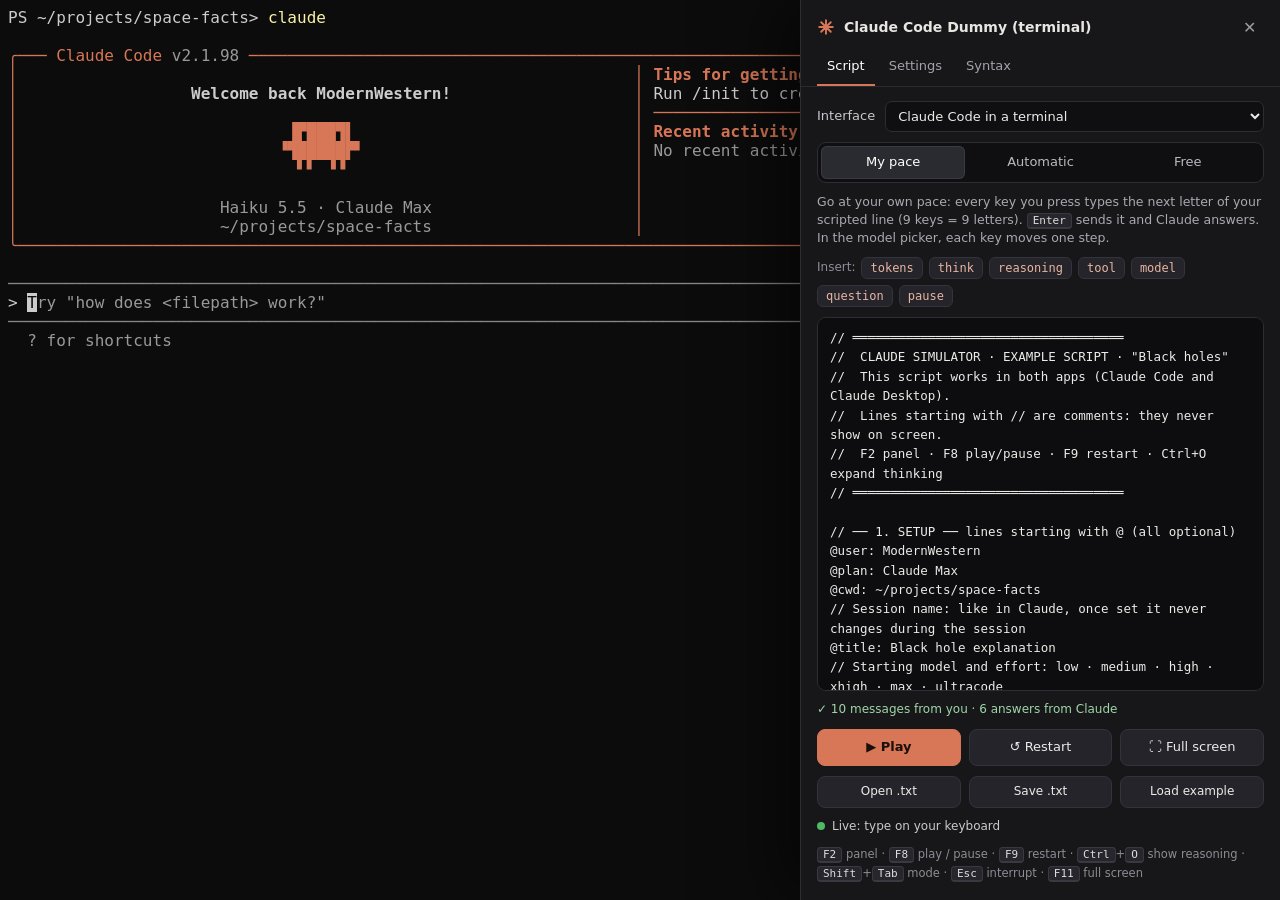
==== commit b6d52f32: "feat: add the Claude Code Desktop 3.6556.2 interface with a version selector Claude Desktop 3.6556.2" ====
--- a/terminal.html
+++ b/terminal.html
@@ -28,6 +28,7 @@
   </nav>
 
   <section data-pane="guion" class="on">
+    <div class="ver"><label for="versionSel">Interface</label><select id="versionSel"></select></div>
     <div class="seg" id="modeSeg">
       <button data-mode="magic">My pace</button>
       <button data-mode="auto">Automatic</button>
@@ -40,6 +41,10 @@
       <button data-snip="reasoning: " title="Claude's thinking block">reasoning</button>
       <button data-snip="tool: Web Search(&quot;query&quot;)" title="Tool call">tool</button>
       <button data-snip="user: /model {opus max}" title="Switch model and effort">model</button>
+      <button data-snip="question: Question?
+- Option (Recommended) | Description
+- Another option | Description
+[choose 1]" title="Multiple-choice question">question</button>
       <button data-snip="[pause 2]" title="Pause">pause</button>
     </div>
     <textarea id="script" spellcheck="false"></textarea>
@@ -56,7 +61,6 @@
     </div>
     <div class="state" id="runState"><i></i><span></span></div>
     <div class="keys"><kbd>F2</kbd> panel · <kbd>F8</kbd> play / pause · <kbd>F9</kbd> restart · <kbd>Ctrl</kbd>+<kbd>O</kbd> show reasoning · <kbd>Shift</kbd>+<kbd>Tab</kbd> mode · <kbd>Esc</kbd> interrupt · <kbd>F11</kbd> full screen</div>
-    <a class="swap" href="index.html">Open the same script in Claude Code Desktop →</a>
   </section>
 
   <section data-pane="ajustes">
@@ -171,6 +175,17 @@
 (No content)
 [choose 1]</pre>
       <p>The lines under <code>tool:</code> or <code>permission:</code> are the output. <code>[choose 1|2|3]</code> picks the permission option (3 = “No”, interrupts Claude).</p>
+<pre>question: How should I fix physics?
+- Delete it (Recommended) | No physics, no problem.
+- Rename it | Same chaos, better name.
+[choose 1]
+
+confirm: Want me to grade it too?
+I can also grade your homework.
+- Yes, grade it
+- No thanks
+[choose 1]</pre>
+      <p><code>question:</code> shows “● User answered Claude's questions” with the option picked by <code>[choose N]</code> (several questions in a row are answered together). <code>confirm:</code> is a suggestion from Claude: its text and question are shown, and the option picked by <code>[choose N]</code> is typed as your next message; the lines after it are Claude's next turn. In Claude Code Desktop both are cards with buttons.</p>
       <h3>Other effects</h3>
       <table>
         <tr><td><code>reasoning:</code></td><td>Claude's thinking. Shows as “∴ Thought for 8s”; <kbd>Ctrl</kbd>+<kbd>O</kbd> expands it.</td></tr>
@@ -178,7 +193,7 @@
         <tr><td><code>[info text]</code></td><td>Gray line with ⎿ (command output).</td></tr>
         <tr><td><code>[interrupt]</code></td><td>“Interrupted · What should Claude do instead?”</td></tr>
         <tr><td><code>[mode plan]</code></td><td>Prompt footer: <code>plan</code>, <code>edits</code>, <code>bypass</code> or <code>normal</code>.</td></tr>
-        <tr><td><code>[tokens 3.5M]</code></td><td>The answer “burns” that many tokens: the spinner counter climbs to it and ends with “✻ Worked for 9s · ↓ 3.5M tokens”. Accepts <code>800k</code>, <code>1200000</code>…</td></tr>
+        <tr><td><code>[tokens 3.5M]</code></td><td>The answer “burns” that many tokens: the spinner counter climbs steadily to it and ends with “✻ Worked for 9s · ↓ 3.5M tokens”. Without it, the counter still climbs to a realistic amount for the answer. Accepts <code>800k</code>, <code>1200000</code>…</td></tr>
         <tr><td><code>[context 3%]</code></td><td>“Context left until auto-compact: 3%”.</td></tr>
         <tr><td><code>[title Text]</code></td><td>Tab/window title (“✳ Text”), same as <code>@title</code>. Once set, it never changes: a later <code>[title]</code> is ignored until <code>/clear</code> starts a new session.</td></tr>
         <tr><td><code>[clear]</code> / <code>user: /clear</code></td><td>Clears the screen.</td></tr>
@@ -209,6 +224,7 @@
 </aside>
 
 <script src="js/example-script.js"></script>
+<script src="js/versions.js"></script>
 <script src="js/terminal.js"></script>
 </body>
 </html>
--- a/css/terminal.css
+++ b/css/terminal.css
@@ -111,8 +111,8 @@
 #panel button.btn.primary:hover{background:#e0866a}
 #panel .small button.btn{font-size:12px;padding:6px 8px}
 #panel .keys{font-size:11.5px;color:#8c8c95;line-height:1.7}
-#panel .swap{font-size:12.5px;color:#e39a7f;text-decoration:none}
-#panel .swap:hover{text-decoration:underline}
+#panel .ver{display:grid;grid-template-columns:auto 1fr;align-items:center;gap:10px}
+#panel .ver label{color:#c7c7cd}
 #panel kbd{font:11px "Cascadia Mono",Consolas,monospace;background:#26262c;border:1px solid #393941;border-bottom-width:2px;border-radius:4px;padding:0 5px;color:#ddd}
 #panel .state{font-size:12px;color:#c9c9cf;display:flex;align-items:center;gap:7px}
 #panel .state i{width:8px;height:8px;border-radius:50%;background:#666;display:inline-block}
